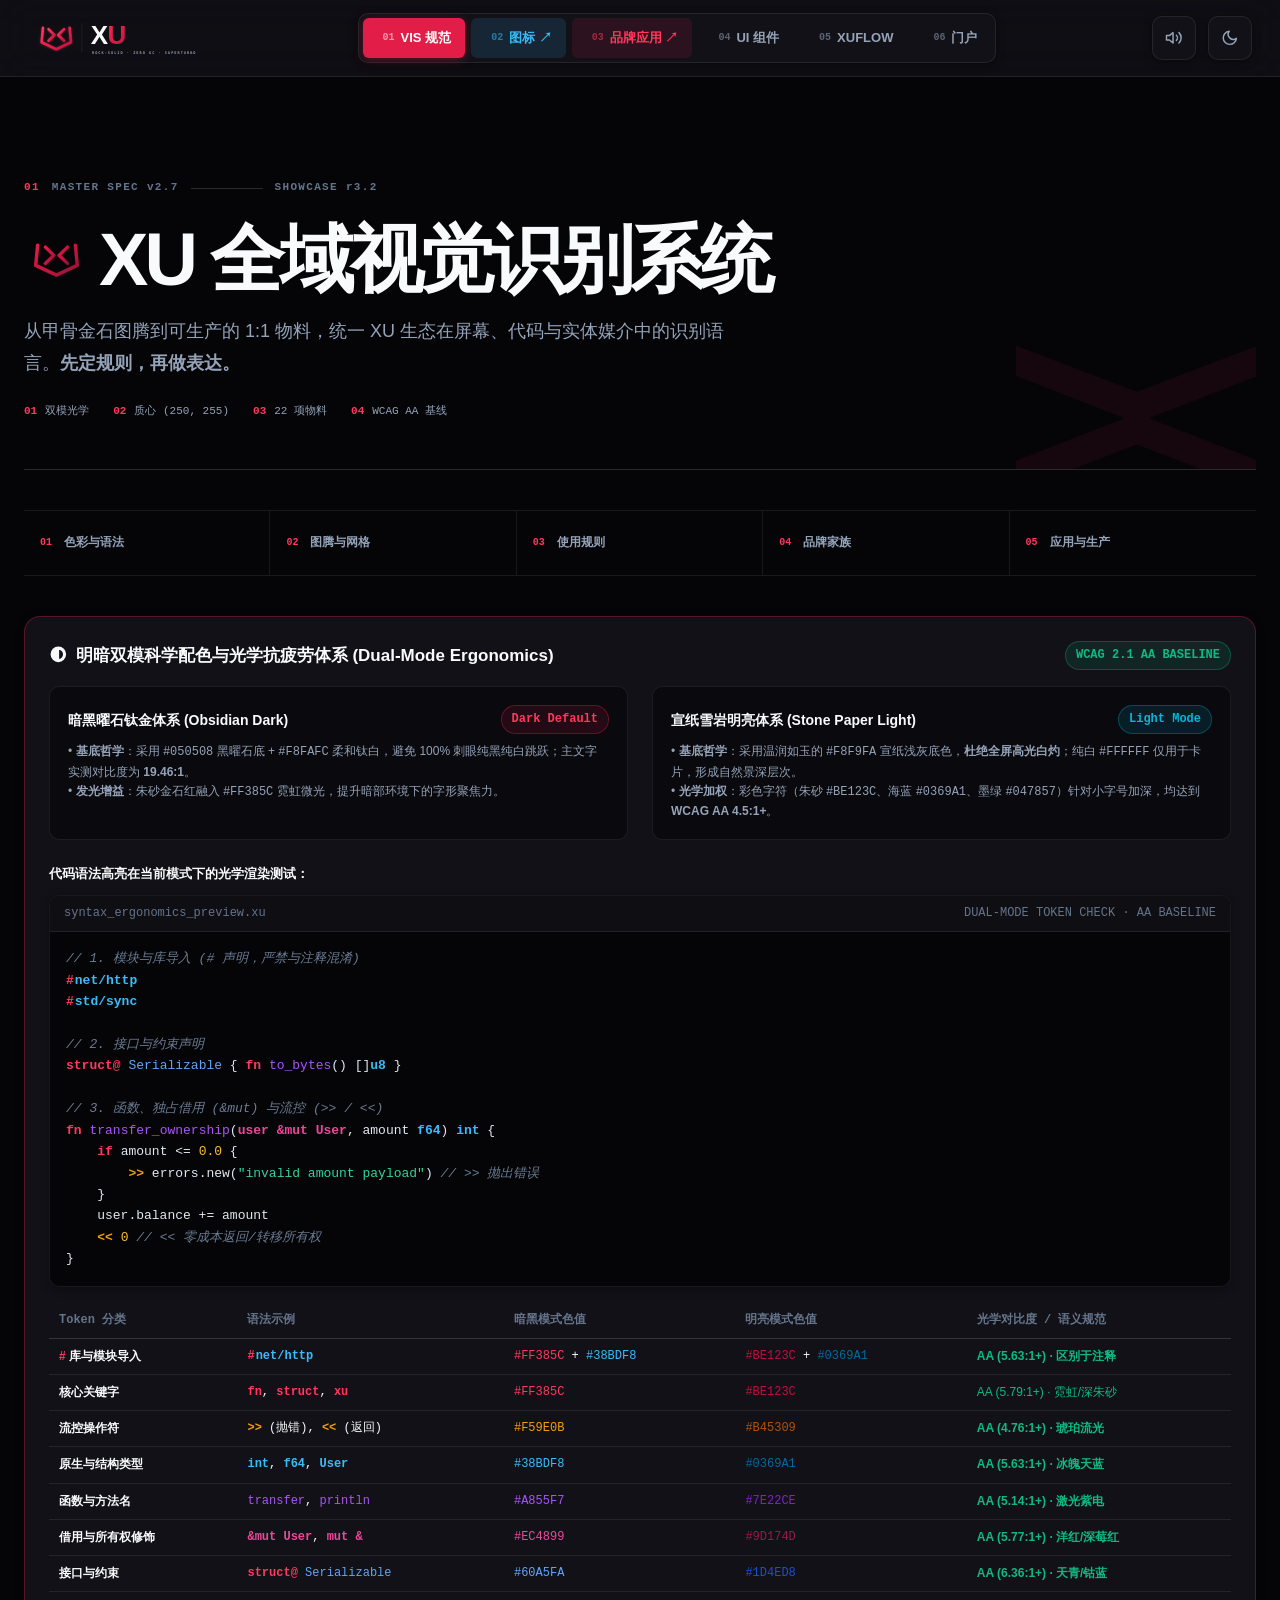
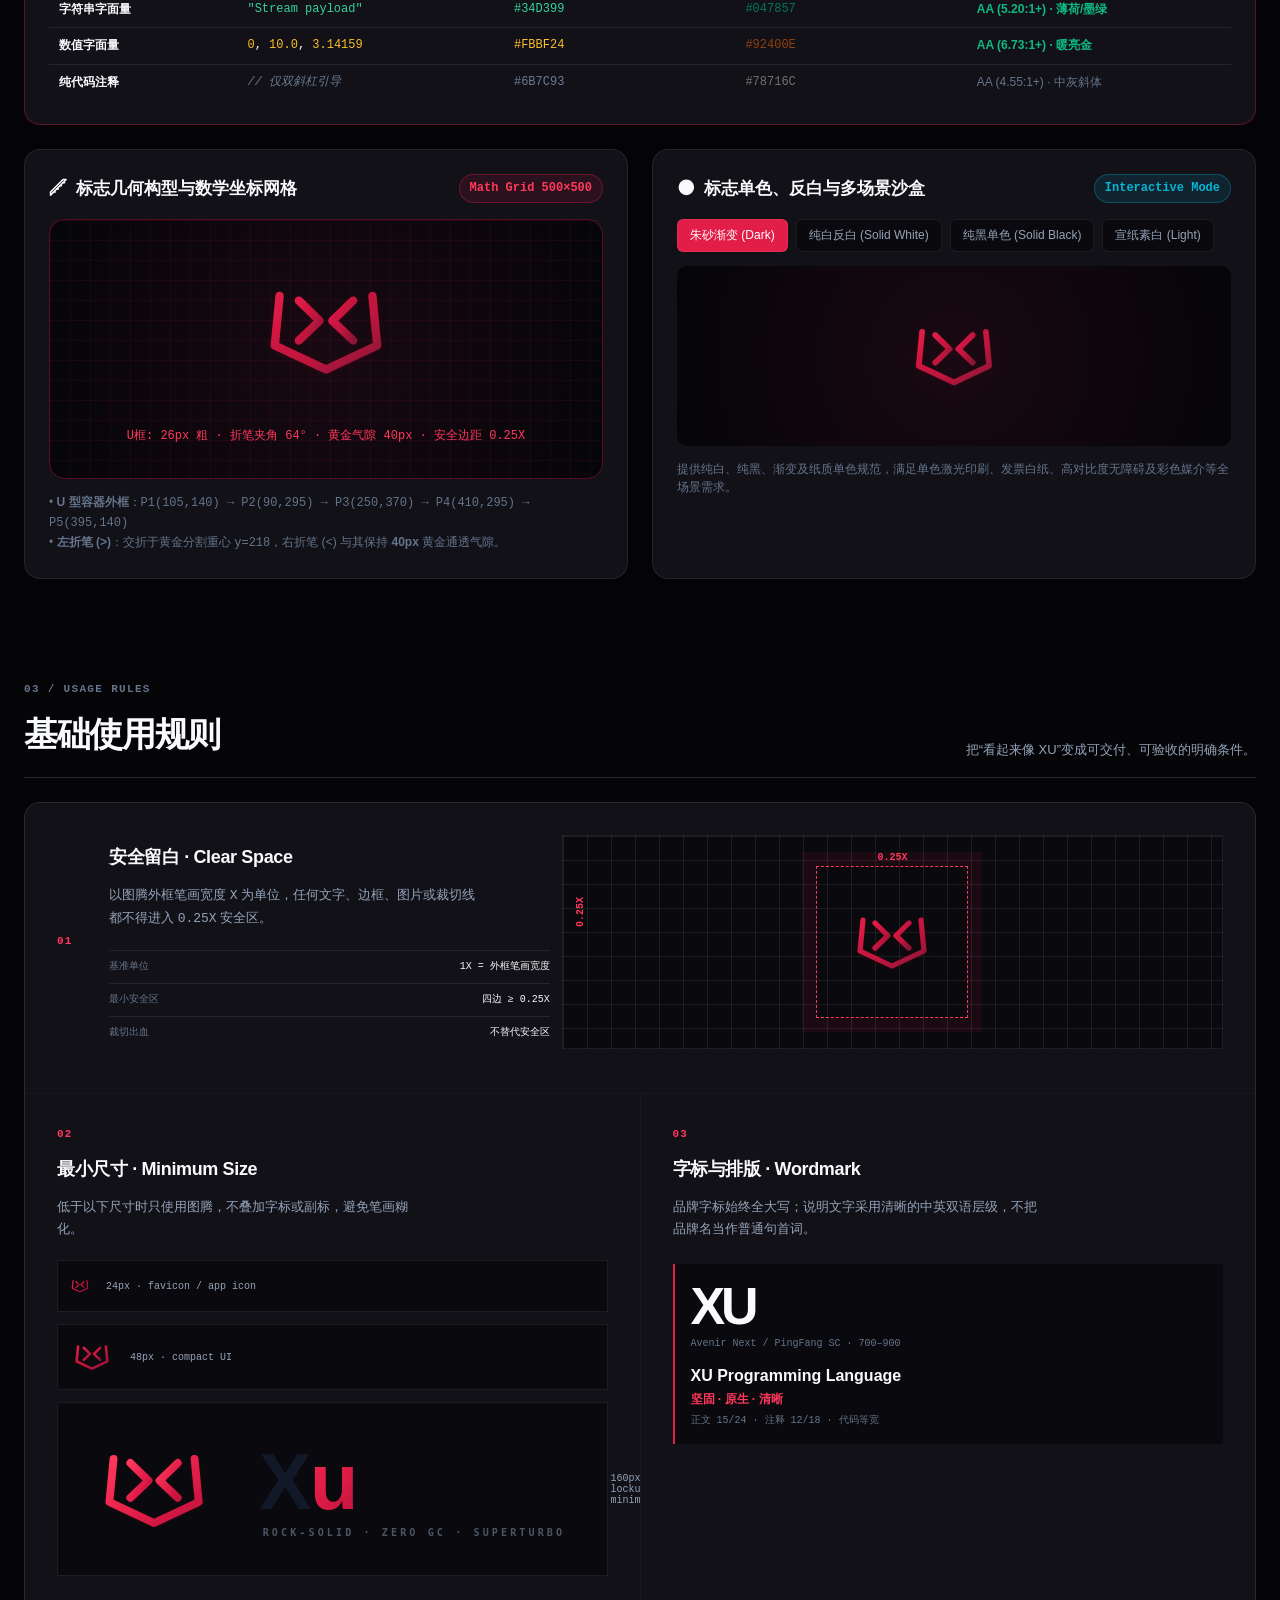
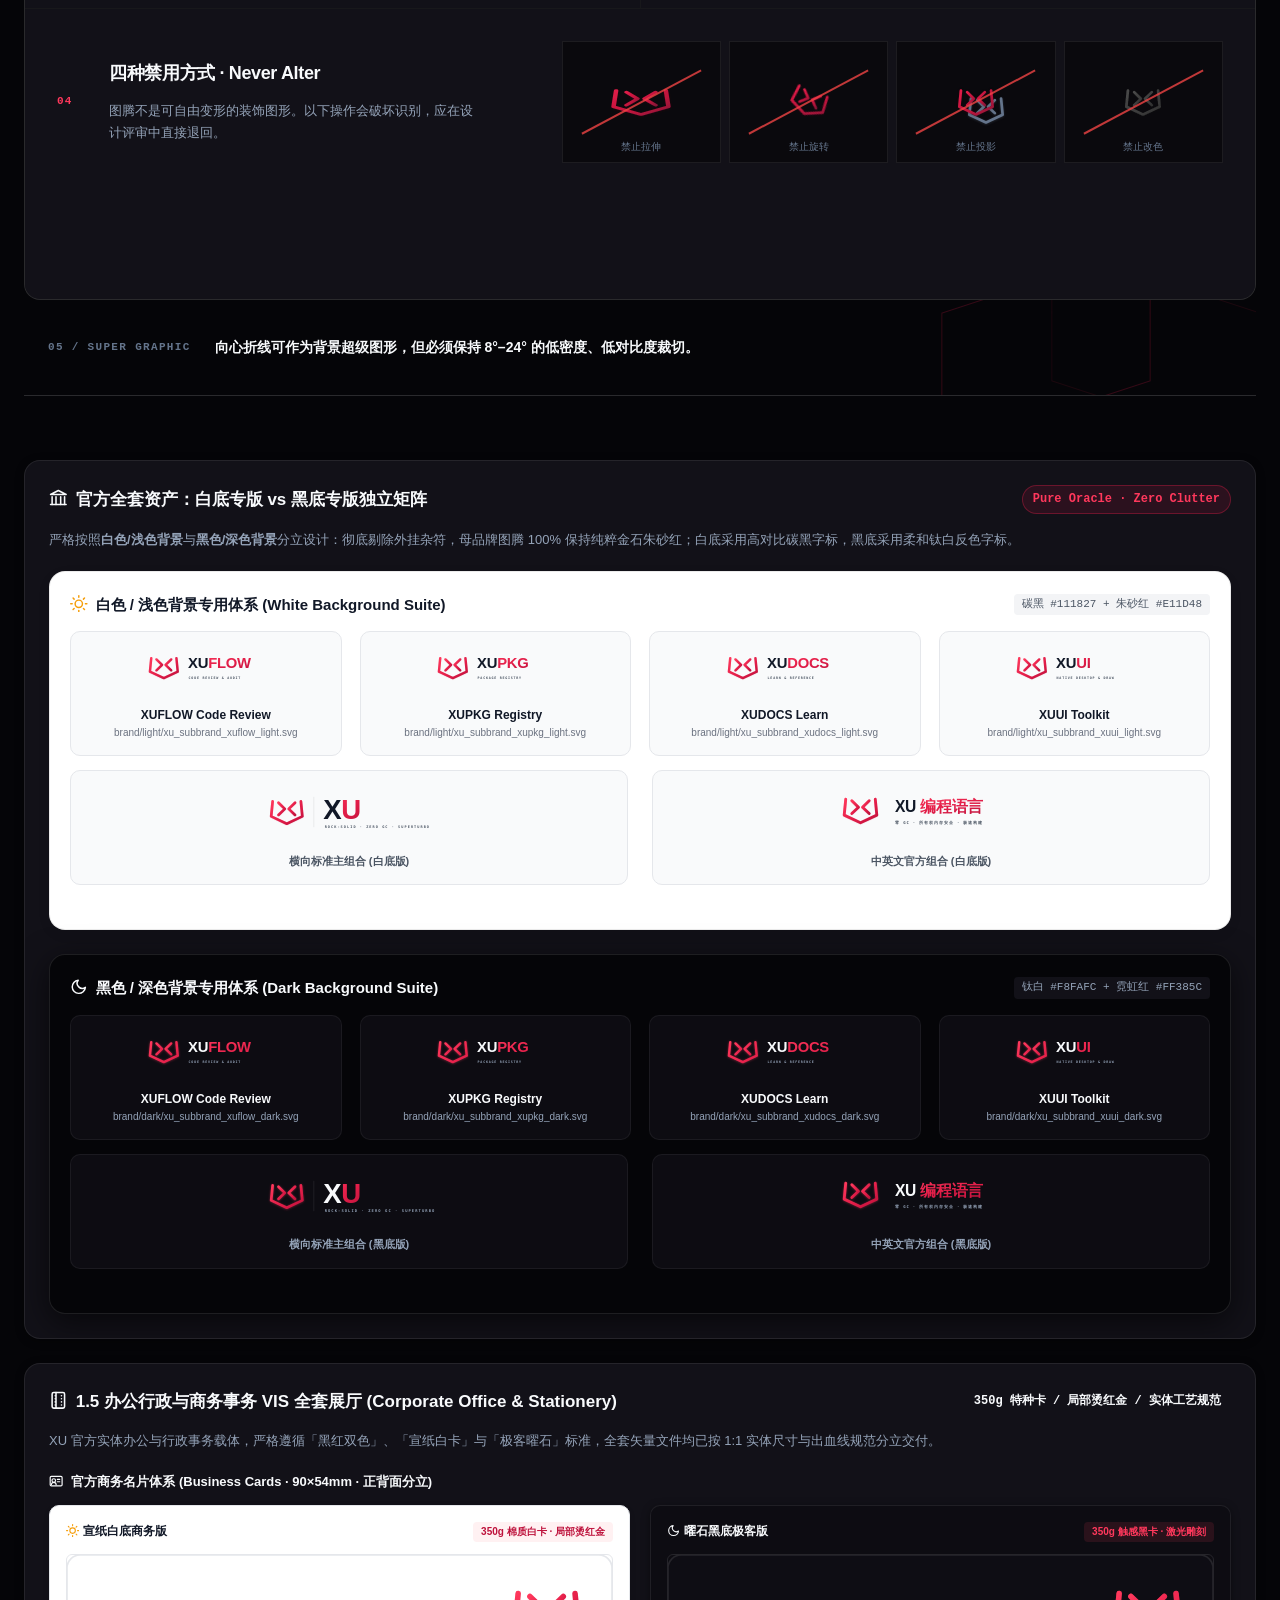
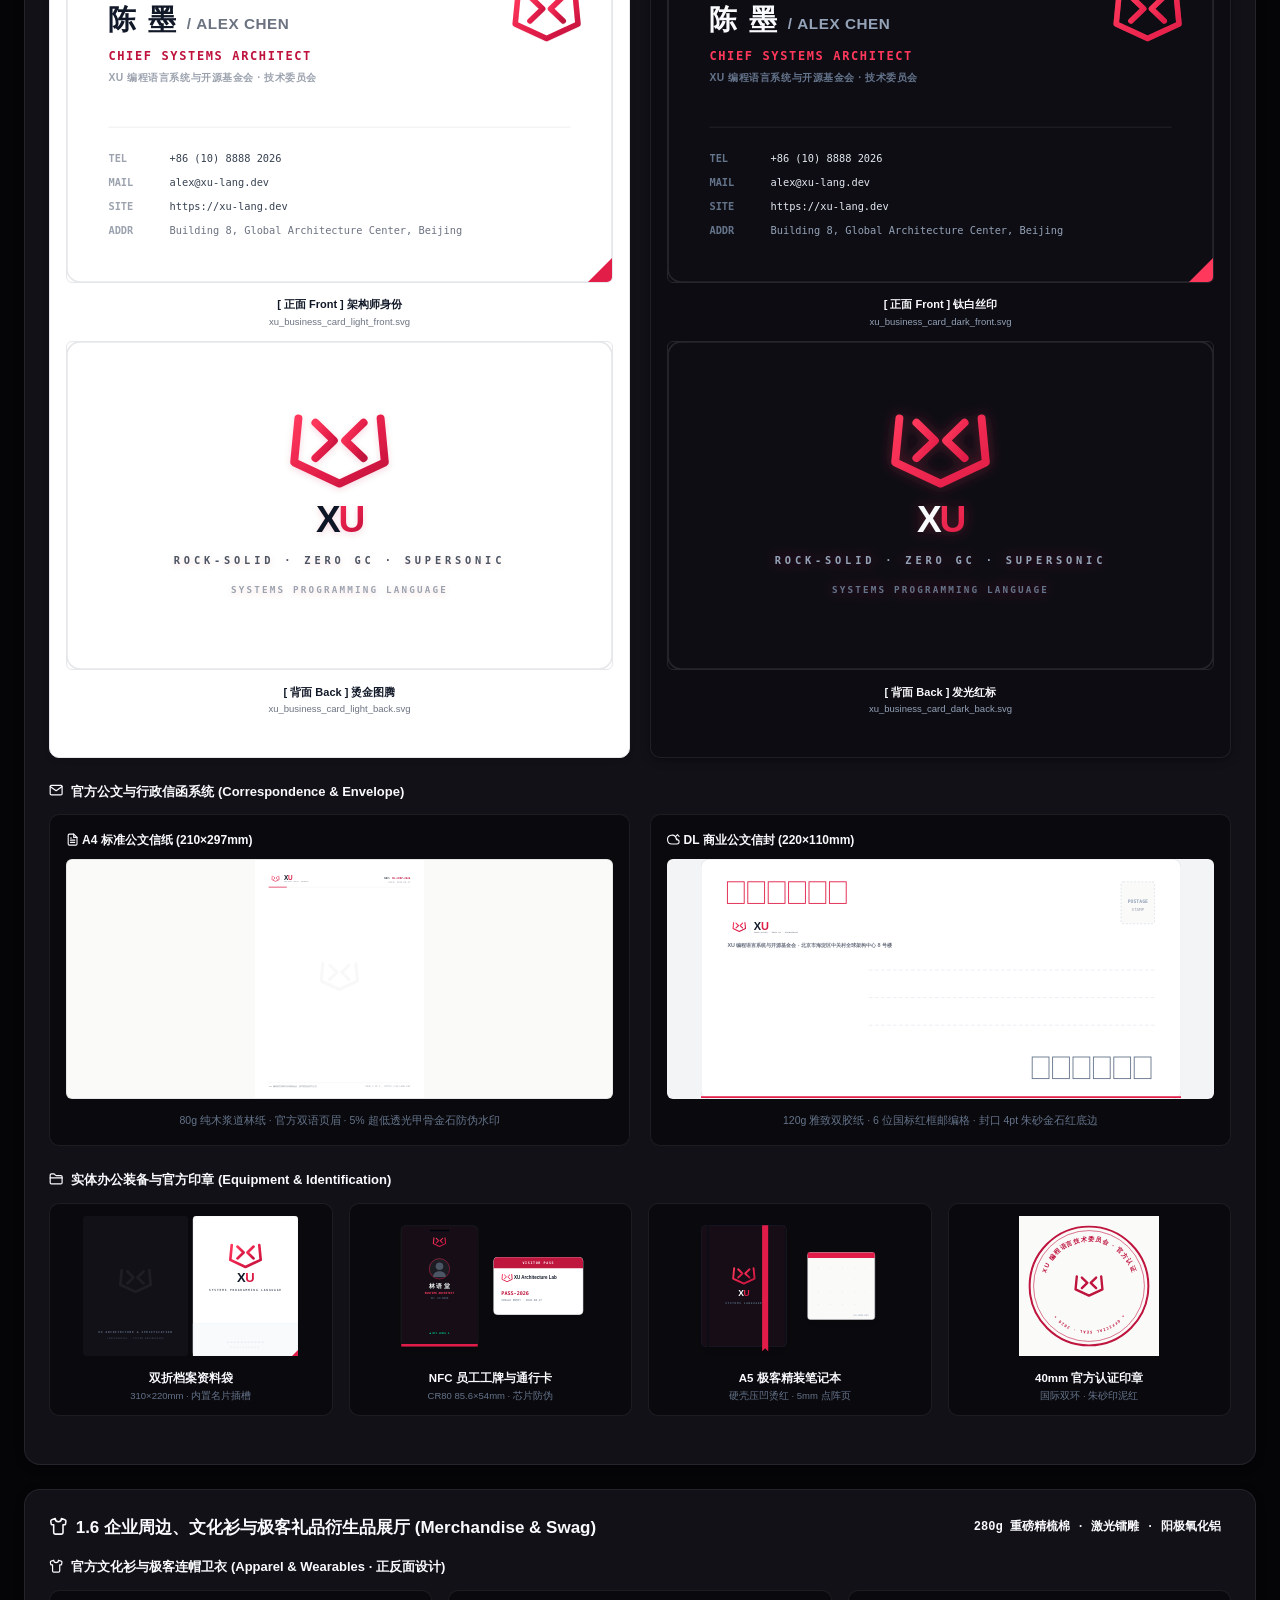
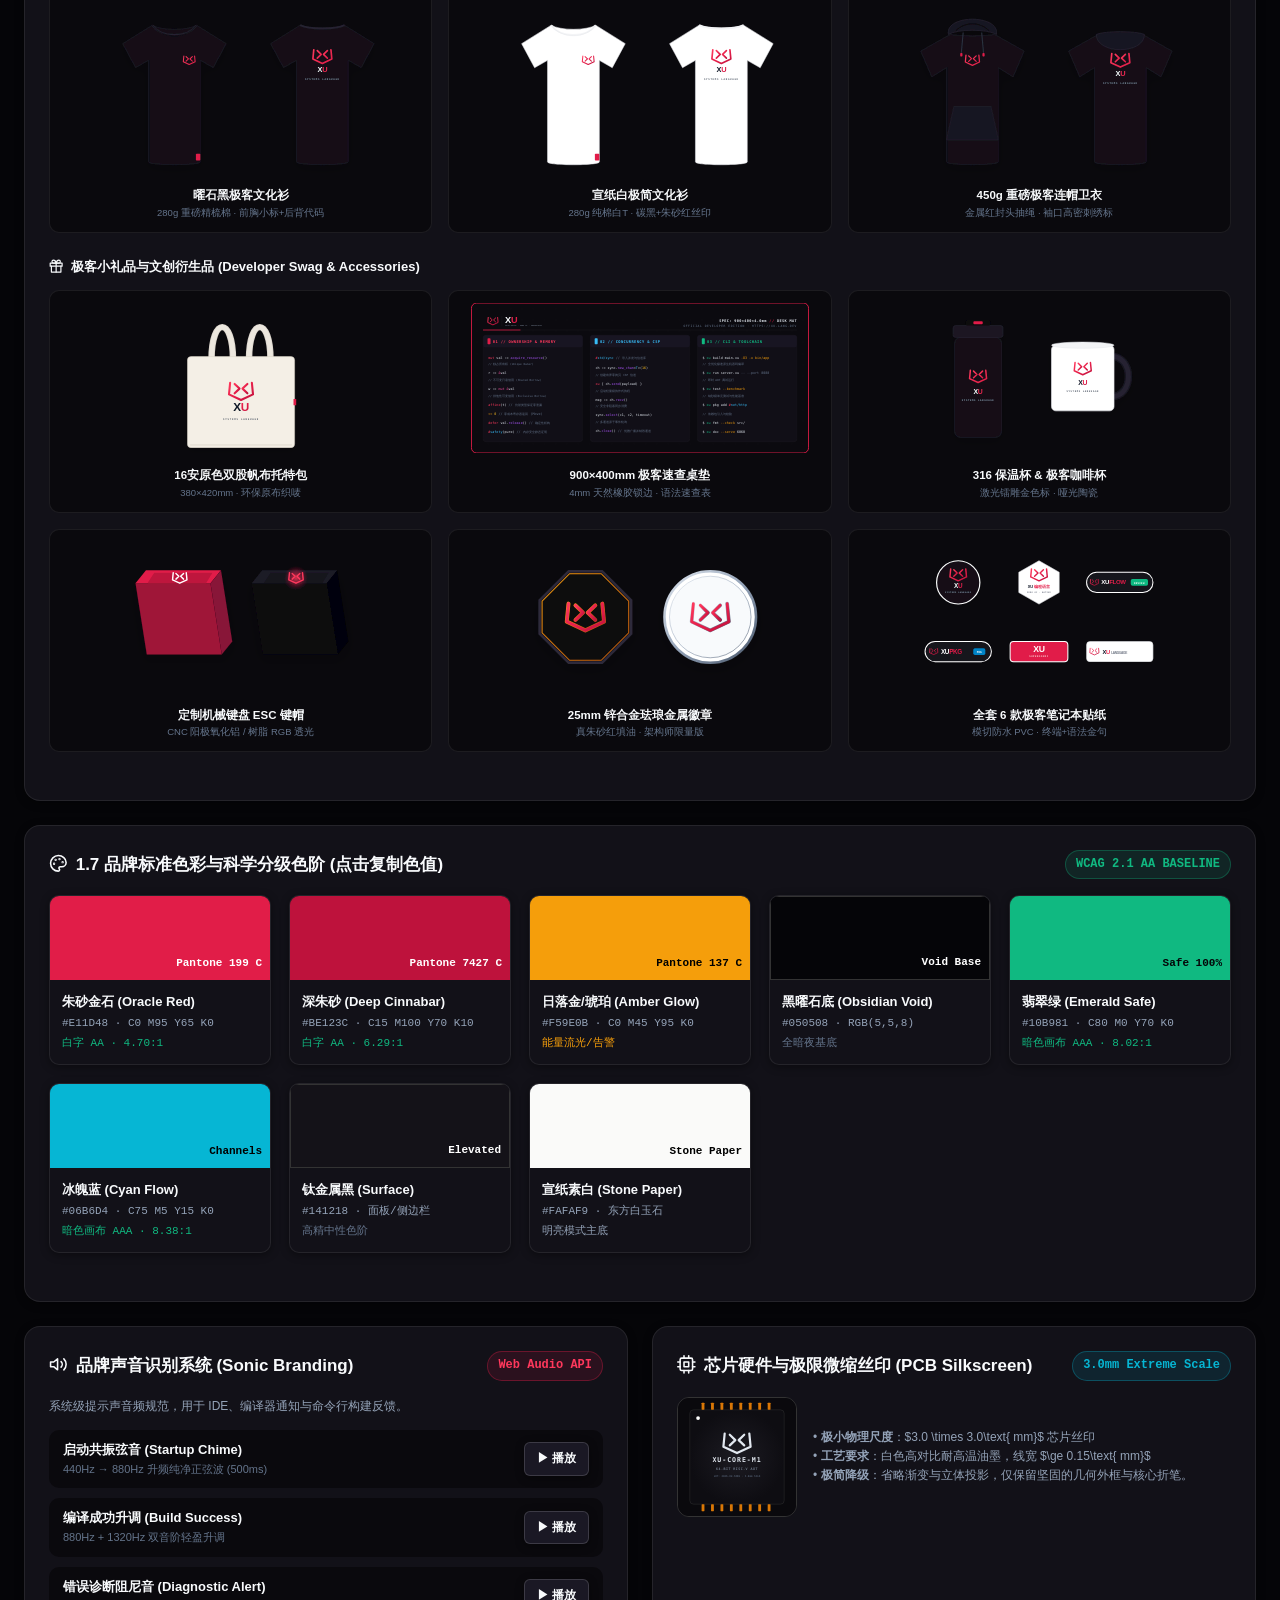
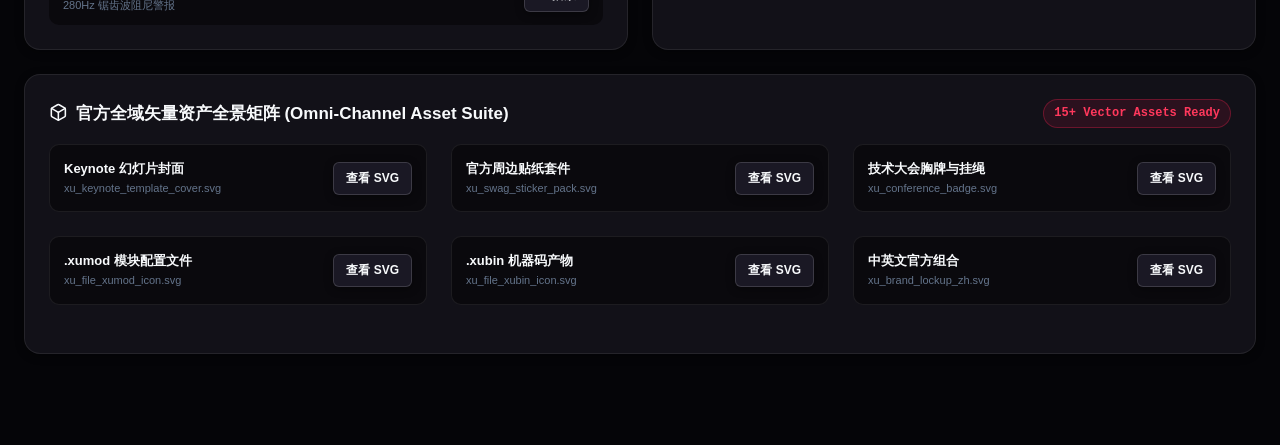
==== examples/16_ui_webview/xu_design_system/index.html @ 2f8a5495 "chore(examples): initialize standalone examples repository" ====
<!DOCTYPE html>
<html lang="zh-CN" data-theme="dark">
<head>
  <meta charset="UTF-8">
  <meta name="viewport" content="width=device-width, initial-scale=1.0">
  <title>XU 编程语言 · VIS 视觉识别与 UI 设计系统</title>
  <link rel="icon" href="brand/xu_favicon.svg" type="image/svg+xml">
  <link rel="stylesheet" href="fonts/xu-icons.css?v=3.1">
  <link rel="stylesheet" href="vi-ui-design-system.css?v=3.2.1">
</head>
<body>

  <!-- Top Navigation Bar -->
  <header class="header-bar">
    <button class="brand-wrapper" type="button" data-tab-trigger="vi-spec" aria-label="返回 XU VIS 规范首页">
      <img class="brand-lockup" src="brand/dark/xu_brand_lockup_horizontal_dark.svg" data-dark="brand/dark/xu_brand_lockup_horizontal_dark.svg" data-light="brand/light/xu_brand_lockup_horizontal_light.svg" alt="XU 横向标准组合">
    </button>

    <!-- Navigation Tabs -->
    <nav class="nav-tabs" aria-label="XU 设计系统分区">
      <button class="nav-tab-btn active" data-tab="vi-spec">
        <span><i class="xi xi-logo" aria-hidden="true"></i></span><span class="nav-number">01</span> VIS 规范
      </button>
      <a href="xu_icons.html" class="nav-tab-btn" style="text-decoration:none; background:rgba(56,189,248,0.12); border-color:rgba(56,189,248,0.3); color:#38BDF8; font-weight:800;">
        <span><i class="xi xi-code" aria-hidden="true"></i></span><span class="nav-number">02</span> 图标 ↗
      </a>
      <a href="office_merch.html" class="nav-tab-btn" style="text-decoration:none; background:rgba(225,29,72,0.12); border-color:rgba(225,29,72,0.3); color:#FF385C; font-weight:800;">
        <span><i class="xi xi-package" aria-hidden="true"></i></span><span class="nav-number">03</span> 品牌应用 ↗
      </a>
      <button class="nav-tab-btn" data-tab="ui-components">
        <span><i class="xi xi-grid" aria-hidden="true"></i></span><span class="nav-number">04</span> UI 组件
      </button>
      <button class="nav-tab-btn" data-tab="xuflow-ide">
        <span><i class="xi xi-flow xi-brand" aria-hidden="true"></i></span><span class="nav-number">05</span> XUFLOW
      </button>
      <button class="nav-tab-btn" data-tab="official-portal">
        <span><i class="xi xi-home" aria-hidden="true"></i></span><span class="nav-number">06</span> 门户
      </button>
    </nav>

    <!-- Controls -->
    <div class="header-controls">
      <button class="icon-btn" id="audio-toggle-btn" type="button" title="切换音效" aria-label="切换音效"><svg class="xu-icon" aria-hidden="true" focusable="false" viewBox="0 0 24 24"><polygon points="11 5 6 9 2 9 2 15 6 15 11 19 11 5"/><path d="M19.07 4.93a10 10 0 0 1 0 14.14M15.54 8.46a5 5 0 0 1 0 7.07"/></svg></button>
      <button class="icon-btn" id="theme-toggle-btn" type="button" title="切换至宣纸雪岩亮色模式" aria-label="切换明暗模式"><svg class="xu-icon" aria-hidden="true" focusable="false" viewBox="0 0 24 24"><path d="M21 12.79A9 9 0 1 1 11.21 3 7 7 0 0 0 21 12.79z"/></svg></button>
    </div>
  </header>

  <!-- Main Container -->
  <main class="main-content">

    <!-- ==========================================================================
         TAB 1: VI 视觉识别规范 (Visual Identity Specification - Dual-Mode Ergonomics)
         ========================================================================== -->
    <section class="tab-pane active" id="vi-spec">
      <div class="section-hero vis-hero">
        <div class="hero-kicker"><span class="hero-index">01</span> MASTER SPEC v2.7 <span class="hero-rule"></span> SHOWCASE r3.2</div>
        <h1><span class="hero-mark"><img src="brand/xu_classic.svg" alt="" aria-hidden="true"></span> XU 全域视觉识别系统</h1>
        <p>从甲骨金石图腾到可生产的 1:1 物料，统一 XU 生态在屏幕、代码与实体媒介中的识别语言。<b>先定规则，再做表达。</b></p>
        <div class="hero-facts" aria-label="VIS 核心规格">
          <span><b>01</b> 双模光学</span><span><b>02</b> 质心 (250, 255)</span><span><b>03</b> 22 项物料</span><span><b>04</b> WCAG AA 基线</span>
        </div>
      </div>

      <nav class="vis-toc" aria-label="VIS 页面目录">
        <a href="#color-system"><span>01</span> 色彩与语法</a>
        <a href="#logo-system"><span>02</span> 图腾与网格</a>
        <a href="#usage-rules"><span>03</span> 使用规则</a>
        <a href="#brand-family"><span>04</span> 品牌家族</a>
        <a href="#applications"><span>05</span> 应用与生产</a>
      </nav>

      <!-- 1.1 明暗双模科学配色与人体工学专区 -->
      <div class="xu-card glow-hover" id="color-system" style="margin-bottom:24px; border-color:var(--xu-border-highlight);">
        <div class="xu-card-header">
          <div class="xu-card-title"><span><svg class="xu-icon" viewBox="0 0 24 24"><path d="M12 3a9 9 0 1 0 9 9 9 9 0 0 0-9-9zm0 16V5a7 7 0 0 1 0 14z" fill="currentColor"/></svg></span> 明暗双模科学配色与光学抗疲劳体系 (Dual-Mode Ergonomics)</div>
          <span class="badge badge-success">WCAG 2.1 AA BASELINE</span>
        </div>
        <div class="grid-2">
          <div style="padding:18px; background:var(--xu-bg-canvas); border-radius:var(--xu-radius-md); border:1px solid var(--xu-border-subtle);">
            <div style="display:flex; align-items:center; justify-content:space-between; margin-bottom:8px;">
              <b style="font-size:14px;">暗黑曜石钛金体系 (Obsidian Dark)</b>
              <span class="badge badge-brand">Dark Default</span>
            </div>
            <p style="font-size:12px; color:var(--xu-text-secondary); line-height:1.6;">
              • <b>基底哲学</b>：采用 <code>#050508</code> 黑曜石底 + <code>#F8FAFC</code> 柔和钛白，避免 100% 刺眼纯黑纯白跳跃；主文字实测对比度为 <b>19.46:1</b>。<br>
              • <b>发光增益</b>：朱砂金石红融入 <code>#FF385C</code> 霓虹微光，提升暗部环境下的字形聚焦力。
            </p>
          </div>

          <div style="padding:18px; background:var(--xu-bg-canvas); border-radius:var(--xu-radius-md); border:1px solid var(--xu-border-subtle);">
            <div style="display:flex; align-items:center; justify-content:space-between; margin-bottom:8px;">
              <b style="font-size:14px;">宣纸雪岩明亮体系 (Stone Paper Light)</b>
              <span class="badge badge-info">Light Mode</span>
            </div>
            <p style="font-size:12px; color:var(--xu-text-secondary); line-height:1.6;">
              • <b>基底哲学</b>：采用温润如玉的 <code>#F8F9FA</code> 宣纸浅灰底色，<b>杜绝全屏高光白灼</b>；纯白 <code>#FFFFFF</code> 仅用于卡片，形成自然景深层次。<br>
              • <b>光学加权</b>：彩色字符（朱砂 <code>#BE123C</code>、海蓝 <code>#0369A1</code>、墨绿 <code>#047857</code>）针对小字号加深，均达到 <b>WCAG AA 4.5:1+</b>。
            </p>
          </div>
        </div>

        <!-- 语法高亮明暗双模光学对照 -->
        <div style="margin-top:20px;">
          <div style="font-size:13px; font-weight:700; margin-bottom:10px;">代码语法高亮在当前模式下的光学渲染测试：</div>
          <div class="code-block-wrapper">
            <div class="code-block-header">
              <span>syntax_ergonomics_preview.xu</span>
              <span>DUAL-MODE TOKEN CHECK · AA BASELINE</span>
            </div>
            <div class="code-content"><span class="syn-cmt">// 1. 模块与库导入 (# 声明，严禁与注释混淆)</span>
<span class="syn-import"><span class="hash">#</span>net/http</span>
<span class="syn-import"><span class="hash">#</span>std/sync</span>

<span class="syn-cmt">// 2. 接口与约束声明</span>
<span class="syn-kw">struct@</span> <span class="syn-trait">Serializable</span> { <span class="syn-kw">fn</span> <span class="syn-fn">to_bytes</span>() []<span class="syn-type">u8</span> }

<span class="syn-cmt">// 3. 函数、独占借用 (&amp;mut) 与流控 (&gt;&gt; / &lt;&lt;)</span>
<span class="syn-kw">fn</span> <span class="syn-fn">transfer_ownership</span>(<span class="syn-borrow">user &amp;mut User</span>, amount <span class="syn-type">f64</span>) <span class="syn-type">int</span> {
    <span class="syn-kw">if</span> amount &lt;= <span class="syn-num">0.0</span> {
        <span class="syn-flow">&gt;&gt;</span> errors.new(<span class="syn-str">"invalid amount payload"</span>) <span class="syn-cmt">// &gt;&gt; 抛出错误</span>
    }
    user.balance += amount
    <span class="syn-flow">&lt;&lt;</span> <span class="syn-num">0</span> <span class="syn-cmt">// &lt;&lt; 零成本返回/转移所有权</span>
}</div>
          </div>

          <!-- 10 大核心语法 Token 对照表 -->
          <div style="margin-top:16px; overflow-x:auto;">
            <table style="width:100%; border-collapse:collapse; font-size:12px; text-align:left;">
              <thead>
                <tr style="border-bottom:1px solid var(--xu-border-medium); color:var(--xu-text-muted); font-family:var(--xu-font-mono);">
                  <th style="padding:8px 10px;">Token 分类</th>
                  <th style="padding:8px 10px;">语法示例</th>
                  <th style="padding:8px 10px;">暗黑模式色值</th>
                  <th style="padding:8px 10px;">明亮模式色值</th>
                  <th style="padding:8px 10px;">光学对比度 / 语义规范</th>
                </tr>
              </thead>
              <tbody>
                <tr style="border-bottom:1px solid var(--xu-border-subtle);">
                  <td style="padding:8px 10px; font-weight:700;"><span style="color:var(--xu-syn-import-hash);">#</span> 库与模块导入</td>
                  <td style="padding:8px 10px; font-family:var(--xu-font-mono);"><span class="syn-import"><span class="hash">#</span>net/http</span></td>
                  <td style="padding:8px 10px; font-family:var(--xu-font-mono);"><code style="color:#FF385C;">#FF385C</code> + <code style="color:#38BDF8;">#38BDF8</code></td>
                  <td style="padding:8px 10px; font-family:var(--xu-font-mono);"><code style="color:#BE123C;">#BE123C</code> + <code style="color:#0369A1;">#0369A1</code></td>
                  <td style="padding:8px 10px; color:var(--xu-success); font-weight:700;">AA (5.63:1+) · 区别于注释</td>
                </tr>
                <tr style="border-bottom:1px solid var(--xu-border-subtle);">
                  <td style="padding:8px 10px; font-weight:700;">核心关键字</td>
                  <td style="padding:8px 10px; font-family:var(--xu-font-mono);"><span class="syn-kw">fn</span>, <span class="syn-kw">struct</span>, <span class="syn-kw">xu</span></td>
                  <td style="padding:8px 10px; font-family:var(--xu-font-mono);"><code style="color:#FF385C;">#FF385C</code></td>
                  <td style="padding:8px 10px; font-family:var(--xu-font-mono);"><code style="color:#BE123C;">#BE123C</code></td>
                  <td style="padding:8px 10px; color:var(--xu-success);">AA (5.79:1+) · 霓虹/深朱砂</td>
                </tr>
                <tr style="border-bottom:1px solid var(--xu-border-subtle);">
                  <td style="padding:8px 10px; font-weight:700;">流控操作符</td>
                  <td style="padding:8px 10px; font-family:var(--xu-font-mono);"><span class="syn-flow">&gt;&gt;</span> (抛错), <span class="syn-flow">&lt;&lt;</span> (返回)</td>
                  <td style="padding:8px 10px; font-family:var(--xu-font-mono);"><code style="color:#F59E0B;">#F59E0B</code></td>
                  <td style="padding:8px 10px; font-family:var(--xu-font-mono);"><code style="color:#B45309;">#B45309</code></td>
                  <td style="padding:8px 10px; color:var(--xu-success); font-weight:700;">AA (4.76:1+) · 琥珀流光</td>
                </tr>
                <tr style="border-bottom:1px solid var(--xu-border-subtle);">
                  <td style="padding:8px 10px; font-weight:700;">原生与结构类型</td>
                  <td style="padding:8px 10px; font-family:var(--xu-font-mono);"><span class="syn-type">int</span>, <span class="syn-type">f64</span>, <span class="syn-type">User</span></td>
                  <td style="padding:8px 10px; font-family:var(--xu-font-mono);"><code style="color:#38BDF8;">#38BDF8</code></td>
                  <td style="padding:8px 10px; font-family:var(--xu-font-mono);"><code style="color:#0369A1;">#0369A1</code></td>
                  <td style="padding:8px 10px; color:var(--xu-success); font-weight:700;">AA (5.63:1+) · 冰魄天蓝</td>
                </tr>
                <tr style="border-bottom:1px solid var(--xu-border-subtle);">
                  <td style="padding:8px 10px; font-weight:700;">函数与方法名</td>
                  <td style="padding:8px 10px; font-family:var(--xu-font-mono);"><span class="syn-fn">transfer</span>, <span class="syn-fn">println</span></td>
                  <td style="padding:8px 10px; font-family:var(--xu-font-mono);"><code style="color:#A855F7;">#A855F7</code></td>
                  <td style="padding:8px 10px; font-family:var(--xu-font-mono);"><code style="color:#7E22CE;">#7E22CE</code></td>
                  <td style="padding:8px 10px; color:var(--xu-success); font-weight:700;">AA (5.14:1+) · 激光紫电</td>
                </tr>
                <tr style="border-bottom:1px solid var(--xu-border-subtle);">
                  <td style="padding:8px 10px; font-weight:700;">借用与所有权修饰</td>
                  <td style="padding:8px 10px; font-family:var(--xu-font-mono);"><span class="syn-borrow">&amp;mut User</span>, <span class="syn-borrow">mut &amp;</span></td>
                  <td style="padding:8px 10px; font-family:var(--xu-font-mono);"><code style="color:#EC4899;">#EC4899</code></td>
                  <td style="padding:8px 10px; font-family:var(--xu-font-mono);"><code style="color:#9D174D;">#9D174D</code></td>
                  <td style="padding:8px 10px; color:var(--xu-success); font-weight:700;">AA (5.77:1+) · 洋红/深莓红</td>
                </tr>
                <tr style="border-bottom:1px solid var(--xu-border-subtle);">
                  <td style="padding:8px 10px; font-weight:700;">接口与约束</td>
                  <td style="padding:8px 10px; font-family:var(--xu-font-mono);"><span class="syn-kw">struct@</span> <span class="syn-trait">Serializable</span></td>
                  <td style="padding:8px 10px; font-family:var(--xu-font-mono);"><code style="color:#60A5FA;">#60A5FA</code></td>
                  <td style="padding:8px 10px; font-family:var(--xu-font-mono);"><code style="color:#1D4ED8;">#1D4ED8</code></td>
                  <td style="padding:8px 10px; color:var(--xu-success); font-weight:700;">AA (6.36:1+) · 天青/钴蓝</td>
                </tr>
                <tr style="border-bottom:1px solid var(--xu-border-subtle);">
                  <td style="padding:8px 10px; font-weight:700;">字符串字面量</td>
                  <td style="padding:8px 10px; font-family:var(--xu-font-mono);"><span class="syn-str">"Stream payload"</span></td>
                  <td style="padding:8px 10px; font-family:var(--xu-font-mono);"><code style="color:#34D399;">#34D399</code></td>
                  <td style="padding:8px 10px; font-family:var(--xu-font-mono);"><code style="color:#047857;">#047857</code></td>
                  <td style="padding:8px 10px; color:var(--xu-success); font-weight:700;">AA (5.20:1+) · 薄荷/墨绿</td>
                </tr>
                <tr style="border-bottom:1px solid var(--xu-border-subtle);">
                  <td style="padding:8px 10px; font-weight:700;">数值字面量</td>
                  <td style="padding:8px 10px; font-family:var(--xu-font-mono);"><span class="syn-num">0</span>, <span class="syn-num">10.0</span>, <span class="syn-num">3.14159</span></td>
                  <td style="padding:8px 10px; font-family:var(--xu-font-mono);"><code style="color:#FBBF24;">#FBBF24</code></td>
                  <td style="padding:8px 10px; font-family:var(--xu-font-mono);"><code style="color:#92400E;">#92400E</code></td>
                  <td style="padding:8px 10px; color:var(--xu-success); font-weight:700;">AA (6.73:1+) · 暖亮金</td>
                </tr>
                <tr>
                  <td style="padding:8px 10px; font-weight:700;">纯代码注释</td>
                  <td style="padding:8px 10px; font-family:var(--xu-font-mono);"><span class="syn-cmt">// 仅双斜杠引导</span></td>
                  <td style="padding:8px 10px; font-family:var(--xu-font-mono);"><code style="color:#6B7C93;">#6B7C93</code></td>
                  <td style="padding:8px 10px; font-family:var(--xu-font-mono);"><code style="color:#78716C;">#78716C</code></td>
                  <td style="padding:8px 10px; color:var(--xu-text-muted);">AA (4.55:1+) · 中灰斜体</td>
                </tr>
              </tbody>
            </table>
          </div>
        </div>
      </div>

      <!-- 1.2 标志精确几何构型与单色/反白沙盒 -->
      <div class="grid-2" id="logo-system">
        <div class="xu-card">
          <div class="xu-card-header">
            <div class="xu-card-title"><span><svg class="xu-icon" viewBox="0 0 24 24"><path d="M2 22 22 2H18L2 18z"/><path d="M6 18h2"/><path d="M10 14h2"/><path d="M14 10h2"/><path d="M18 6h2"/></svg></span> 标志几何构型与数学坐标网格</div>
            <span class="badge badge-brand">Math Grid 500×500</span>
          </div>
          <div class="geometry-preview-box">
            <div class="grid-overlay-lines"></div>
            <img src="brand/xu_classic.svg" alt="XU 图腾几何网格" style="width:160px; height:160px; z-index:2;">
            <div style="margin-top:16px; font-family:var(--xu-font-mono); font-size:12px; color:var(--xu-brand-glow); z-index:2; text-align:center;">
              U框: 26px 粗 · 折笔夹角 64° · 黄金气隙 40px · 安全边距 0.25X
            </div>
          </div>
          <div style="margin-top:14px; font-size:12px; color:var(--xu-text-muted); line-height:1.6;">
            • <b>U 型容器外框</b>：<code>P1(105,140) → P2(90,295) → P3(250,370) → P4(410,295) → P5(395,140)</code><br>
            • <b>左折笔 (&gt;)</b>：交折于黄金分割重心 <code>y=218</code>，右折笔 (<code>&lt;</code>) 与其保持 <b>40px</b> 黄金通透气隙。
          </div>
        </div>

        <div class="xu-card">
          <div class="xu-card-header">
            <div class="xu-card-title"><span><svg class="xu-icon" viewBox="0 0 24 24"><path d="M12 3a9 9 0 1 0 9 9 9 9 0 0 0-9-9zm0 16V5a7 7 0 0 0 0 14z" fill="currentColor"/></svg></span> 标志单色、反白与多场景沙盒</div>
            <span class="badge badge-info">Interactive Mode</span>
          </div>
          <div class="logo-mode-switcher-bar">
            <button class="logo-mode-btn active" data-mode="dark">朱砂渐变 (Dark)</button>
            <button class="logo-mode-btn" data-mode="white">纯白反白 (Solid White)</button>
            <button class="logo-mode-btn" data-mode="black">纯黑单色 (Solid Black)</button>
            <button class="logo-mode-btn" data-mode="light">宣纸素白 (Light)</button>
          </div>
          <div class="logo-display-stage" id="logo-mode-stage" style="background:radial-gradient(circle, #1A0912 0%, #050508 100%);">
            <img id="logo-mode-img" src="brand/xu_classic.svg" alt="XU 图腾多场景预览" style="width:110px; height:110px;">
          </div>
          <div style="margin-top:14px; font-size:12px; color:var(--xu-text-muted); line-height:1.5;">
            提供纯白、纯黑、渐变及纸质单色规范，满足单色激光印刷、发票白纸、高对比度无障碍及彩色媒介等全场景需求。
          </div>
        </div>
      </div>

      <!-- 1.3 基础使用规则：留白、尺寸、排版与禁用示例 -->
      <section class="vis-foundations" id="usage-rules" aria-labelledby="usage-rules-title">
        <div class="vis-section-heading">
          <div>
            <div class="section-eyebrow">03 / USAGE RULES</div>
            <h2 id="usage-rules-title">基础使用规则</h2>
          </div>
          <p>把“看起来像 XU”变成可交付、可验收的明确条件。</p>
        </div>

        <div class="vis-rule-grid">
          <article class="vis-rule-panel vis-rule-panel-wide">
            <div class="vis-rule-index">01</div>
            <div class="vis-rule-copy">
              <h3>安全留白 · Clear Space</h3>
              <p>以图腾外框笔画宽度 <code>X</code> 为单位，任何文字、边框、图片或裁切线都不得进入 <code>0.25X</code> 安全区。</p>
              <dl class="spec-list"><div><dt>基准单位</dt><dd>1X = 外框笔画宽度</dd></div><div><dt>最小安全区</dt><dd>四边 ≥ 0.25X</dd></div><div><dt>裁切出血</dt><dd>不替代安全区</dd></div></dl>
            </div>
            <div class="clearspace-stage" aria-label="图腾安全留白示意">
              <span class="clearspace-label clearspace-label-top">0.25X</span>
              <span class="clearspace-label clearspace-label-side">0.25X</span>
              <div class="clearspace-box"><img src="brand/xu_classic.svg" alt="XU 金石图腾安全留白示意"></div>
            </div>
          </article>

          <article class="vis-rule-panel">
            <div class="vis-rule-index">02</div>
            <h3>最小尺寸 · Minimum Size</h3>
            <p>低于以下尺寸时只使用图腾，不叠加字标或副标，避免笔画糊化。</p>
            <div class="size-ladder"><div><img src="brand/xu_classic.svg" alt="XU 图腾 24px" style="width:24px;height:24px"><span>24px · favicon / app icon</span></div><div><img src="brand/xu_classic.svg" alt="XU 图腾 48px" style="width:48px;height:48px"><span>48px · compact UI</span></div><div><img src="brand/xu_brand_lockup_horizontal_light.svg" alt="XU 横向组合最小示例"><span>160px · lockup minimum</span></div></div>
          </article>

          <article class="vis-rule-panel">
            <div class="vis-rule-index">03</div>
            <h3>字标与排版 · Wordmark</h3>
            <p>品牌字标始终全大写；说明文字采用清晰的中英双语层级，不把品牌名当作普通句首词。</p>
            <div class="type-specimen"><div class="type-display">XU</div><div class="type-meta">Avenir Next / PingFang SC · 700–900</div><div class="type-body">XU Programming Language<br><span>坚固 · 原生 · 清晰</span></div><div class="type-meta">正文 15/24 · 注释 12/18 · 代码等宽</div></div>
          </article>

          <article class="vis-rule-panel vis-rule-panel-wide">
            <div class="vis-rule-index">04</div>
            <div class="vis-rule-copy">
              <h3>四种禁用方式 · Never Alter</h3>
              <p>图腾不是可自由变形的装饰图形。以下操作会破坏识别，应在设计评审中直接退回。</p>
            </div>
            <div class="misuse-grid" aria-label="XU 图腾禁用示例"><div class="misuse-sample misuse-stretch"><img src="brand/xu_classic.svg" alt="禁止拉伸图腾"><span>禁止拉伸</span></div><div class="misuse-sample misuse-rotate"><img src="brand/xu_classic.svg" alt="禁止旋转图腾"><span>禁止旋转</span></div><div class="misuse-sample misuse-shadow"><img src="brand/xu_classic.svg" alt="禁止添加投影"><span>禁止投影</span></div><div class="misuse-sample misuse-color"><img src="brand/xu_classic.svg" alt="禁止任意改色"><span>禁止改色</span></div></div>
          </article>
        </div>

        <div class="supergraphic-rule"><span class="section-eyebrow">05 / SUPER GRAPHIC</span><strong>向心折线可作为背景超级图形，但必须保持 8°–24° 的低密度、低对比度裁切。</strong><span class="supergraphic-swatch" aria-hidden="true"></span><span class="supergraphic-swatch supergraphic-swatch-offset" aria-hidden="true"></span></div>
      </section>

      <!-- 1.4 明暗双轨全套资产独立展厅 (White vs Black Dedicated Suites) -->
      <div class="xu-card" id="brand-family" style="margin-bottom:24px;">
        <div class="xu-card-header">
          <div class="xu-card-title"><span><svg class="xu-icon" viewBox="0 0 24 24"><line x1="2" y1="20" x2="22" y2="20"/><line x1="4" y1="10" x2="4" y2="20"/><line x1="9" y1="10" x2="9" y2="20"/><line x1="15" y1="10" x2="15" y2="20"/><line x1="20" y1="10" x2="20" y2="20"/><polygon points="12 2 2 7 22 7 12 2"/></svg></span> 官方全套资产：白底专版 vs 黑底专版独立矩阵</div>
          <span class="badge badge-brand">Pure Oracle · Zero Clutter</span>
        </div>
        <p style="font-size:13px; color:var(--xu-text-secondary); margin-bottom:20px;">
          严格按照<b>白色/浅色背景</b>与<b>黑色/深色背景</b>分立设计：彻底剔除外挂杂符，母品牌图腾 100% 保持纯粹金石朱砂红；白底采用高对比碳黑字标，黑底采用柔和钛白反色字标。
        </p>

        <!-- <svg class="xu-icon xu-icon-gold" viewBox="0 0 24 24"><circle cx="12" cy="12" r="5"/><line x1="12" y1="1" x2="12" y2="3"/><line x1="12" y1="21" x2="12" y2="23"/><line x1="4.22" y1="4.22" x2="5.64" y2="5.64"/><line x1="18.36" y1="18.36" x2="19.78" y2="19.78"/><line x1="1" y1="12" x2="3" y2="12"/><line x1="21" y1="12" x2="23" y2="12"/><line x1="4.22" y1="19.78" x2="5.64" y2="18.36"/><line x1="18.36" y1="5.64" x2="19.78" y2="4.22"/></svg> 1.3.1 白底/浅色背景专用全套 (Light Background Suite) -->
        <div style="margin-bottom:24px; padding:20px; background:#FFFFFF; border-radius:var(--xu-radius-lg); border:1px solid rgba(0,0,0,0.08); box-shadow:0 4px 16px rgba(0,0,0,0.04);">
          <div style="display:flex; align-items:center; justify-content:space-between; margin-bottom:14px;">
            <div style="display:flex; align-items:center; gap:8px;">
              <span style="font-size:16px;"><svg class="xu-icon xu-icon-gold" viewBox="0 0 24 24"><circle cx="12" cy="12" r="5"/><line x1="12" y1="1" x2="12" y2="3"/><line x1="12" y1="21" x2="12" y2="23"/><line x1="4.22" y1="4.22" x2="5.64" y2="5.64"/><line x1="18.36" y1="18.36" x2="19.78" y2="19.78"/><line x1="1" y1="12" x2="3" y2="12"/><line x1="21" y1="12" x2="23" y2="12"/><line x1="4.22" y1="19.78" x2="5.64" y2="18.36"/><line x1="18.36" y1="5.64" x2="19.78" y2="4.22"/></svg></span>
              <b style="color:#111827; font-size:15px;">白色 / 浅色背景专用体系 (White Background Suite)</b>
            </div>
            <span style="font-size:11px; font-family:var(--xu-font-mono); color:#4B5563; background:#F3F4F6; padding:2px 8px; border-radius:4px;">碳黑 #111827 + 朱砂红 #E11D48</span>
          </div>

          <div class="grid-4" style="margin-bottom:14px;">
            <div style="padding:14px; background:#F9FAFB; border-radius:var(--xu-radius-md); border:1px solid #E5E7EB; text-align:center;">
              <img src="brand/light/xu_subbrand_xuflow_light.svg" alt="XUFLOW Light" style="height:46px; max-width:100%;">
              <div style="font-weight:700; font-size:12px; margin-top:6px; color:#111827;">XUFLOW Code Review</div>
              <div style="font-size:10px; color:#6B7280;">brand/light/xu_subbrand_xuflow_light.svg</div>
            </div>
            <div style="padding:14px; background:#F9FAFB; border-radius:var(--xu-radius-md); border:1px solid #E5E7EB; text-align:center;">
              <img src="brand/light/xu_subbrand_xupkg_light.svg" alt="XUPKG 浅色版" style="height:46px; max-width:100%;">
              <div style="font-weight:700; font-size:12px; margin-top:6px; color:#111827;">XUPKG Registry</div>
              <div style="font-size:10px; color:#6B7280;">brand/light/xu_subbrand_xupkg_light.svg</div>
            </div>
            <div style="padding:14px; background:#F9FAFB; border-radius:var(--xu-radius-md); border:1px solid #E5E7EB; text-align:center;">
              <img src="brand/light/xu_subbrand_xudocs_light.svg" alt="XUDOCS 浅色版" style="height:46px; max-width:100%;">
              <div style="font-weight:700; font-size:12px; margin-top:6px; color:#111827;">XUDOCS Learn</div>
              <div style="font-size:10px; color:#6B7280;">brand/light/xu_subbrand_xudocs_light.svg</div>
            </div>
            <div style="padding:14px; background:#F9FAFB; border-radius:var(--xu-radius-md); border:1px solid #E5E7EB; text-align:center;">
              <img src="brand/light/xu_subbrand_xuui_light.svg" alt="XUUI 浅色版" style="height:46px; max-width:100%;">
              <div style="font-weight:700; font-size:12px; margin-top:6px; color:#111827;">XUUI Toolkit</div>
              <div style="font-size:10px; color:#6B7280;">brand/light/xu_subbrand_xuui_light.svg</div>
            </div>
          </div>

          <div class="grid-2">
            <div style="padding:14px; background:#F9FAFB; border-radius:var(--xu-radius-md); border:1px solid #E5E7EB; text-align:center;">
              <img src="brand/light/xu_brand_lockup_horizontal_light.svg" alt="Lockup Horizontal Light" style="height:54px; max-width:100%;">
              <div style="font-size:11px; font-weight:600; color:#4B5563; margin-top:6px;">横向标准主组合 (白底版)</div>
            </div>
            <div style="padding:14px; background:#F9FAFB; border-radius:var(--xu-radius-md); border:1px solid #E5E7EB; text-align:center;">
              <img src="brand/light/xu_brand_lockup_zh_light.svg" alt="Lockup ZH Light" style="height:54px; max-width:100%;">
              <div style="font-size:11px; font-weight:600; color:#4B5563; margin-top:6px;">中英文官方组合 (白底版)</div>
            </div>
          </div>
        </div>

        <!-- <svg class="xu-icon" viewBox="0 0 24 24"><path d="M21 12.79A9 9 0 1 1 11.21 3 7 7 0 0 0 21 12.79z"/></svg> 1.3.2 黑底/深色背景专用全套 (Dark Background Suite) -->
        <div style="padding:20px; background:#050508; border-radius:var(--xu-radius-lg); border:1px solid rgba(255,255,255,0.1); box-shadow:0 8px 32px rgba(0,0,0,0.6);">
          <div style="display:flex; align-items:center; justify-content:space-between; margin-bottom:14px;">
            <div style="display:flex; align-items:center; gap:8px;">
              <span style="font-size:16px;"><svg class="xu-icon" viewBox="0 0 24 24"><path d="M21 12.79A9 9 0 1 1 11.21 3 7 7 0 0 0 21 12.79z"/></svg></span>
              <b style="color:#F8FAFC; font-size:15px;">黑色 / 深色背景专用体系 (Dark Background Suite)</b>
            </div>
            <span style="font-size:11px; font-family:var(--xu-font-mono); color:#94A3B8; background:#121118; padding:2px 8px; border-radius:4px;">钛白 #F8FAFC + 霓虹红 #FF385C</span>
          </div>

          <div class="grid-4" style="margin-bottom:14px;">
            <div style="padding:14px; background:#0D0C12; border-radius:var(--xu-radius-md); border:1px solid rgba(255,255,255,0.06); text-align:center;">
              <img src="brand/dark/xu_subbrand_xuflow_dark.svg" alt="XUFLOW Dark" style="height:46px; max-width:100%;">
              <div style="font-weight:700; font-size:12px; margin-top:6px; color:#F8FAFC;">XUFLOW Code Review</div>
              <div style="font-size:10px; color:#94A3B8;">brand/dark/xu_subbrand_xuflow_dark.svg</div>
            </div>
            <div style="padding:14px; background:#0D0C12; border-radius:var(--xu-radius-md); border:1px solid rgba(255,255,255,0.06); text-align:center;">
              <img src="brand/dark/xu_subbrand_xupkg_dark.svg" alt="XUPKG 暗色版" style="height:46px; max-width:100%;">
              <div style="font-weight:700; font-size:12px; margin-top:6px; color:#F8FAFC;">XUPKG Registry</div>
              <div style="font-size:10px; color:#94A3B8;">brand/dark/xu_subbrand_xupkg_dark.svg</div>
            </div>
            <div style="padding:14px; background:#0D0C12; border-radius:var(--xu-radius-md); border:1px solid rgba(255,255,255,0.06); text-align:center;">
              <img src="brand/dark/xu_subbrand_xudocs_dark.svg" alt="XUDOCS 暗色版" style="height:46px; max-width:100%;">
              <div style="font-weight:700; font-size:12px; margin-top:6px; color:#F8FAFC;">XUDOCS Learn</div>
              <div style="font-size:10px; color:#94A3B8;">brand/dark/xu_subbrand_xudocs_dark.svg</div>
            </div>
            <div style="padding:14px; background:#0D0C12; border-radius:var(--xu-radius-md); border:1px solid rgba(255,255,255,0.06); text-align:center;">
              <img src="brand/dark/xu_subbrand_xuui_dark.svg" alt="XUUI 暗色版" style="height:46px; max-width:100%;">
              <div style="font-weight:700; font-size:12px; margin-top:6px; color:#F8FAFC;">XUUI Toolkit</div>
              <div style="font-size:10px; color:#94A3B8;">brand/dark/xu_subbrand_xuui_dark.svg</div>
            </div>
          </div>

          <div class="grid-2">
            <div style="padding:14px; background:#0D0C12; border-radius:var(--xu-radius-md); border:1px solid rgba(255,255,255,0.06); text-align:center;">
              <img src="brand/dark/xu_brand_lockup_horizontal_dark.svg" alt="Lockup Horizontal Dark" style="height:54px; max-width:100%;">
              <div style="font-size:11px; font-weight:600; color:#94A3B8; margin-top:6px;">横向标准主组合 (黑底版)</div>
            </div>
            <div style="padding:14px; background:#0D0C12; border-radius:var(--xu-radius-md); border:1px solid rgba(255,255,255,0.06); text-align:center;">
              <img src="brand/dark/xu_brand_lockup_zh_dark.svg" alt="Lockup ZH Dark" style="height:54px; max-width:100%;">
              <div style="font-size:11px; font-weight:600; color:#94A3B8; margin-top:6px;">中英文官方组合 (黑底版)</div>
            </div>
          </div>
        </div>
      </div>

      <!-- 1.5 办公行政与商务事务 VI 全套展厅 (Corporate Office & Stationery) -->
      <div class="xu-card" id="applications" style="margin-bottom:24px;">
        <div class="xu-card-header">
          <div class="xu-card-title"><span><svg class="xu-icon" viewBox="0 0 24 24"><rect x="4" y="2" width="16" height="20" rx="2"/><line x1="9" y1="22" x2="9" y2="2"/><line x1="8" y1="6" x2="8.01" y2="6"/><line x1="16" y1="6" x2="16.01" y2="6"/><line x1="8" y1="10" x2="8.01" y2="10"/><line x1="16" y1="10" x2="16.01" y2="10"/><line x1="8" y1="14" x2="8.01" y2="14"/><line x1="16" y1="14" x2="16.01" y2="14"/><line x1="8" y1="18" x2="8.01" y2="18"/><line x1="16" y1="18" x2="16.01" y2="18"/></svg></span> 1.5 办公行政与商务事务 VIS 全套展厅 (Corporate Office &amp; Stationery)</div>
          <span class="badge badge-accent">350g 特种卡 / 局部烫红金 / 实体工艺规范</span>
        </div>
        <p style="color:var(--xu-text-secondary); font-size:13px; margin-bottom:20px; line-height:1.6;">
          XU 官方实体办公与行政事务载体，严格遵循「黑红双色」、「宣纸白卡」与「极客曜石」标准，全套矢量文件均已按 1:1 实体尺寸与出血线规范分立交付。
        </p>

        <!-- 板块 1: <svg class="xu-icon" viewBox="0 0 24 24"><rect x="2" y="4" width="20" height="16" rx="2"/><circle cx="8" cy="11" r="3"/><line x1="14" y1="9" x2="18" y2="9"/><line x1="14" y1="13" x2="18" y2="13"/><path d="M4 18c0-2.2 1.8-4 4-4s4 1.8 4 4"/></svg> 官方商务名片系统 (Business Cards 90×54mm) -->
        <div style="margin-bottom:24px;">
          <div style="font-size:13px; font-weight:800; color:var(--xu-text-primary); margin-bottom:12px; display:flex; align-items:center; gap:8px;">
            <span><svg class="xu-icon" viewBox="0 0 24 24"><rect x="2" y="4" width="20" height="16" rx="2"/><circle cx="8" cy="11" r="3"/><line x1="14" y1="9" x2="18" y2="9"/><line x1="14" y1="13" x2="18" y2="13"/><path d="M4 18c0-2.2 1.8-4 4-4s4 1.8 4 4"/></svg></span> 官方商务名片体系 (Business Cards · 90×54mm · 正背面分立)
          </div>

          <div class="grid-2" style="gap:20px;">
            <!-- 宣纸白底商务版 -->
            <div style="background:#FFFFFF; padding:16px; border-radius:var(--xu-radius-md); border:1px solid #E5E7EB; box-shadow:0 2px 8px rgba(0,0,0,0.04);">
              <div style="display:flex; justify-content:space-between; align-items:center; margin-bottom:12px;">
                <span style="font-size:12px; font-weight:800; color:#111827;"><svg class="xu-icon xu-icon-gold" viewBox="0 0 24 24"><circle cx="12" cy="12" r="5"/><line x1="12" y1="1" x2="12" y2="3"/><line x1="12" y1="21" x2="12" y2="23"/><line x1="4.22" y1="4.22" x2="5.64" y2="5.64"/><line x1="18.36" y1="18.36" x2="19.78" y2="19.78"/><line x1="1" y1="12" x2="3" y2="12"/><line x1="21" y1="12" x2="23" y2="12"/><line x1="4.22" y1="19.78" x2="5.64" y2="18.36"/><line x1="18.36" y1="5.64" x2="19.78" y2="4.22"/></svg> 宣纸白底商务版</span>
                <span style="font-size:10px; font-weight:600; color:#BE123C; background:#FFF1F2; padding:2px 8px; border-radius:4px;">350g 棉质白卡 · 局部烫红金</span>
              </div>
              <div class="grid-2" style="gap:12px;">
                <a href="brand/office/xu_business_card_light_front.svg" target="_blank" style="text-decoration:none;">
                  <img src="brand/office/xu_business_card_light_front.svg" alt="Light Front" style="width:100%; border-radius:6px; border:1px solid #E5E7EB; transition:transform 0.2s;" onmouseover="this.style.transform='scale(1.02)'" onmouseout="this.style.transform='scale(1)'">
                  <div style="font-size:11px; font-weight:700; color:#111827; margin-top:6px; text-align:center;">[ 正面 Front ] 架构师身份</div>
                  <div style="font-size:9.5px; color:#6B7280; text-align:center;">xu_business_card_light_front.svg</div>
                </a>
                <a href="brand/office/xu_business_card_light_back.svg" target="_blank" style="text-decoration:none;">
                  <img src="brand/office/xu_business_card_light_back.svg" alt="Light Back" style="width:100%; border-radius:6px; border:1px solid #E5E7EB; transition:transform 0.2s;" onmouseover="this.style.transform='scale(1.02)'" onmouseout="this.style.transform='scale(1)'">
                  <div style="font-size:11px; font-weight:700; color:#111827; margin-top:6px; text-align:center;">[ 背面 Back ] 烫金图腾</div>
                  <div style="font-size:9.5px; color:#6B7280; text-align:center;">xu_business_card_light_back.svg</div>
                </a>
              </div>
            </div>

            <!-- 曜石黑底极客版 -->
            <div style="background:#0D0C12; padding:16px; border-radius:var(--xu-radius-md); border:1px solid rgba(255,255,255,0.08); box-shadow:0 2px 8px rgba(0,0,0,0.4);">
              <div style="display:flex; justify-content:space-between; align-items:center; margin-bottom:12px;">
                <span style="font-size:12px; font-weight:800; color:#F8FAFC;"><svg class="xu-icon" viewBox="0 0 24 24"><path d="M21 12.79A9 9 0 1 1 11.21 3 7 7 0 0 0 21 12.79z"/></svg> 曜石黑底极客版</span>
                <span style="font-size:10px; font-weight:600; color:#FF385C; background:rgba(255,56,92,0.12); padding:2px 8px; border-radius:4px;">350g 触感黑卡 · 激光雕刻</span>
              </div>
              <div class="grid-2" style="gap:12px;">
                <a href="brand/office/xu_business_card_dark_front.svg" target="_blank" style="text-decoration:none;">
                  <img src="brand/office/xu_business_card_dark_front.svg" alt="Dark Front" style="width:100%; border-radius:6px; border:1px solid rgba(255,255,255,0.1); transition:transform 0.2s;" onmouseover="this.style.transform='scale(1.02)'" onmouseout="this.style.transform='scale(1)'">
                  <div style="font-size:11px; font-weight:700; color:#F8FAFC; margin-top:6px; text-align:center;">[ 正面 Front ] 钛白丝印</div>
                  <div style="font-size:9.5px; color:#94A3B8; text-align:center;">xu_business_card_dark_front.svg</div>
                </a>
                <a href="brand/office/xu_business_card_dark_back.svg" target="_blank" style="text-decoration:none;">
                  <img src="brand/office/xu_business_card_dark_back.svg" alt="Dark Back" style="width:100%; border-radius:6px; border:1px solid rgba(255,255,255,0.1); transition:transform 0.2s;" onmouseover="this.style.transform='scale(1.02)'" onmouseout="this.style.transform='scale(1)'">
                  <div style="font-size:11px; font-weight:700; color:#F8FAFC; margin-top:6px; text-align:center;">[ 背面 Back ] 发光红标</div>
                  <div style="font-size:9.5px; color:#94A3B8; text-align:center;">xu_business_card_dark_back.svg</div>
                </a>
              </div>
            </div>
          </div>
        </div>

        <!-- 板块 2: <svg class="xu-icon" viewBox="0 0 24 24"><path d="M4 4h16c1.1 0 2 .9 2 2v12c0 1.1-.9 2-2 2H4c-1.1 0-2-.9-2-2V6c0-1.1.9-2 2-2z"/><polyline points="22,6 12,13 2,6"/></svg> 官方公文与行政信函 (Letterhead & Envelope) -->
        <div style="margin-bottom:24px;">
          <div style="font-size:13px; font-weight:800; color:var(--xu-text-primary); margin-bottom:12px; display:flex; align-items:center; gap:8px;">
            <span><svg class="xu-icon" viewBox="0 0 24 24"><path d="M4 4h16c1.1 0 2 .9 2 2v12c0 1.1-.9 2-2 2H4c-1.1 0-2-.9-2-2V6c0-1.1.9-2 2-2z"/><polyline points="22,6 12,13 2,6"/></svg></span> 官方公文与行政信函系统 (Correspondence &amp; Envelope)
          </div>
          <div class="grid-2" style="gap:20px;">
            <!-- A4 公文信纸 -->
            <div style="background:var(--xu-bg-canvas); padding:16px; border-radius:var(--xu-radius-md); border:1px solid var(--xu-border-subtle);">
              <div style="font-size:12px; font-weight:800; color:var(--xu-text-primary); margin-bottom:8px;"><svg class="xu-icon" viewBox="0 0 24 24"><path d="M14 2H6a2 2 0 0 0-2 2v16a2 2 0 0 0 2 2h12a2 2 0 0 0 2-2V8z"/><polyline points="14 2 14 8 20 8"/><line x1="16" y1="13" x2="8" y2="13"/><line x1="16" y1="17" x2="8" y2="17"/><polyline points="10 9 9 9 8 9"/></svg> A4 标准公文信纸 (210×297mm)</div>
              <a href="brand/office/xu_letterhead_a4.svg" target="_blank" style="text-decoration:none;">
                <img src="brand/office/xu_letterhead_a4.svg" alt="Letterhead A4" style="height:240px; width:100%; object-fit:contain; border-radius:6px; background:#FAFAF9; border:1px solid rgba(0,0,0,0.08);">
                <div style="font-size:10.5px; color:var(--xu-text-muted); margin-top:6px; text-align:center;">80g 纯木浆道林纸 · 官方双语页眉 · 5% 超低透光甲骨金石防伪水印</div>
              </a>
            </div>
            <!-- DL 商业信封 -->
            <div style="background:var(--xu-bg-canvas); padding:16px; border-radius:var(--xu-radius-md); border:1px solid var(--xu-border-subtle);">
              <div style="font-size:12px; font-weight:800; color:var(--xu-text-primary); margin-bottom:8px;"><svg class="xu-icon" viewBox="0 0 24 24"><path d="M18 10h-1.26A8 8 0 1 0 9 20h9a4 4 0 0 0 0-8h-1"/><polyline points="16 6 19 3 22 6"/></svg> DL 商业公文信封 (220×110mm)</div>
              <a href="brand/office/xu_envelope_dl.svg" target="_blank" style="text-decoration:none;">
                <img src="brand/office/xu_envelope_dl.svg" alt="Envelope DL" style="height:240px; width:100%; object-fit:contain; border-radius:6px; background:#F3F4F6;">
                <div style="font-size:10.5px; color:var(--xu-text-muted); margin-top:6px; text-align:center;">120g 雅致双胶纸 · 6 位国标红框邮编格 · 封口 4pt 朱砂金石红底边</div>
              </a>
            </div>
          </div>
        </div>

        <!-- 板块 3: <svg class="xu-icon" viewBox="0 0 24 24"><path d="M4 20h16a2 2 0 0 0 2-2V8a2 2 0 0 0-2-2h-7.93a2 2 0 0 1-1.66-.9l-.82-1.2A2 2 0 0 0 7.93 3H4a2 2 0 0 0-2 2v13c0 1.1.9 2 2 2Z"/><line x1="2" y1="10" x2="22" y2="10"/></svg> 实体办公装备与官方印章 (Office Gear & Identification) -->
        <div>
          <div style="font-size:13px; font-weight:800; color:var(--xu-text-primary); margin-bottom:12px; display:flex; align-items:center; gap:8px;">
            <span><svg class="xu-icon" viewBox="0 0 24 24"><path d="M4 20h16a2 2 0 0 0 2-2V8a2 2 0 0 0-2-2h-7.93a2 2 0 0 1-1.66-.9l-.82-1.2A2 2 0 0 0 7.93 3H4a2 2 0 0 0-2 2v13c0 1.1.9 2 2 2Z"/><line x1="2" y1="10" x2="22" y2="10"/></svg></span> 实体办公装备与官方印章 (Equipment &amp; Identification)
          </div>
          <div class="grid-4" style="gap:16px;">
            <!-- 档案文件夹 -->
            <div style="background:var(--xu-bg-canvas); padding:12px; border-radius:var(--xu-radius-md); border:1px solid var(--xu-border-subtle); text-align:center;">
              <a href="brand/office/xu_presentation_folder.svg" target="_blank" style="text-decoration:none;">
                <img src="brand/office/xu_presentation_folder.svg" alt="Presentation Folder" style="height:140px; width:100%; object-fit:contain; border-radius:4px;">
                <div style="font-size:11.5px; font-weight:700; color:var(--xu-text-primary); margin-top:6px;">双折档案资料袋</div>
                <div style="font-size:9.5px; color:var(--xu-text-muted);">310×220mm · 内置名片插槽</div>
              </a>
            </div>
            <!-- 员工工牌 -->
            <div style="background:var(--xu-bg-canvas); padding:12px; border-radius:var(--xu-radius-md); border:1px solid var(--xu-border-subtle); text-align:center;">
              <a href="brand/office/xu_staff_id_card.svg" target="_blank" style="text-decoration:none;">
                <img src="brand/office/xu_staff_id_card.svg" alt="Staff ID" style="height:140px; width:100%; object-fit:contain; border-radius:4px;">
                <div style="font-size:11.5px; font-weight:700; color:var(--xu-text-primary); margin-top:6px;">NFC 员工工牌与通行卡</div>
                <div style="font-size:9.5px; color:var(--xu-text-muted);">CR80 85.6×54mm · 芯片防伪</div>
              </a>
            </div>
            <!-- 办公笔记本 -->
            <div style="background:var(--xu-bg-canvas); padding:12px; border-radius:var(--xu-radius-md); border:1px solid var(--xu-border-subtle); text-align:center;">
              <a href="brand/office/xu_notebook_cover.svg" target="_blank" style="text-decoration:none;">
                <img src="brand/office/xu_notebook_cover.svg" alt="Notebook" style="height:140px; width:100%; object-fit:contain; border-radius:4px;">
                <div style="font-size:11.5px; font-weight:700; color:var(--xu-text-primary); margin-top:6px;">A5 极客精装笔记本</div>
                <div style="font-size:9.5px; color:var(--xu-text-muted);">硬壳压凹烫红 · 5mm 点阵页</div>
              </a>
            </div>
            <!-- 官方公章 -->
            <div style="background:var(--xu-bg-canvas); padding:12px; border-radius:var(--xu-radius-md); border:1px solid var(--xu-border-subtle); text-align:center;">
              <a href="brand/office/xu_corporate_seal.svg" target="_blank" style="text-decoration:none;">
                <img src="brand/office/xu_corporate_seal.svg" alt="Corporate Seal" style="height:140px; width:100%; object-fit:contain; border-radius:4px;">
                <div style="font-size:11.5px; font-weight:700; color:var(--xu-text-primary); margin-top:6px;">40mm 官方认证印章</div>
                <div style="font-size:9.5px; color:var(--xu-text-muted);">国际双环 · 朱砂印泥红</div>
              </a>
            </div>
          </div>
        </div>
      </div>

      <!-- 1.6 企业周边与文创文娱衍生品全套展厅 (Corporate Merchandise & Swag) -->
      <div class="xu-card" style="margin-bottom:24px;">
        <div class="xu-card-header">
          <div class="xu-card-title"><span><svg class="xu-icon" viewBox="0 0 24 24"><path d="M20.38 3.46 16 2a4 4 0 0 1-8 0L3.62 3.46a2 2 0 0 0-1.34 2.23l.58 3.47a1 1 0 0 0 .99.84H6v10c0 1.1.9 2 2 2h8a2 2 0 0 0 2-2V10h2.15a1 1 0 0 0 .99-.84l.58-3.47a2 2 0 0 0-1.34-2.23z"/></svg></span> 1.6 企业周边、文化衫与极客礼品衍生品展厅 (Merchandise &amp; Swag)</div>
          <span class="badge badge-accent">280g 重磅精梳棉 · 激光镭雕 · 阳极氧化铝</span>
        </div>

        <!-- 板块 A: <svg class="xu-icon" viewBox="0 0 24 24"><path d="M20.38 3.46 16 2a4 4 0 0 1-8 0L3.62 3.46a2 2 0 0 0-1.34 2.23l.58 3.47a1 1 0 0 0 .99.84H6v10c0 1.1.9 2 2 2h8a2 2 0 0 0 2-2V10h2.15a1 1 0 0 0 .99-.84l.58-3.47a2 2 0 0 0-1.34-2.23z"/></svg> 官方文化衫与极客连帽卫衣 (Apparel & Wearables) -->
        <div style="margin-bottom:24px;">
          <div style="font-size:13px; font-weight:800; color:var(--xu-text-primary); margin-bottom:12px; display:flex; align-items:center; gap:8px;">
            <span><svg class="xu-icon" viewBox="0 0 24 24"><path d="M20.38 3.46 16 2a4 4 0 0 1-8 0L3.62 3.46a2 2 0 0 0-1.34 2.23l.58 3.47a1 1 0 0 0 .99.84H6v10c0 1.1.9 2 2 2h8a2 2 0 0 0 2-2V10h2.15a1 1 0 0 0 .99-.84l.58-3.47a2 2 0 0 0-1.34-2.23z"/></svg></span> 官方文化衫与极客连帽卫衣 (Apparel &amp; Wearables · 正反面设计)
          </div>
          <div class="grid-3" style="gap:16px;">
            <!-- 曜石黑文化衫 -->
            <div style="background:var(--xu-bg-canvas); padding:12px; border-radius:var(--xu-radius-md); border:1px solid var(--xu-border-subtle); text-align:center;">
              <a href="brand/merch/xu_merch_tshirt_dark.svg" target="_blank" style="text-decoration:none;">
                <img src="brand/merch/xu_merch_tshirt_dark.svg" alt="Dark T-Shirt" style="height:170px; width:100%; object-fit:contain; border-radius:4px; transition:transform 0.2s;" onmouseover="this.style.transform='scale(1.02)'" onmouseout="this.style.transform='scale(1)'">
                <div style="font-size:11.5px; font-weight:700; color:var(--xu-text-primary); margin-top:6px;">曜石黑极客文化衫</div>
                <div style="font-size:9.5px; color:var(--xu-text-muted);">280g 重磅精梳棉 · 前胸小标+后背代码</div>
              </a>
            </div>

            <!-- 宣纸白文化衫 -->
            <div style="background:var(--xu-bg-canvas); padding:12px; border-radius:var(--xu-radius-md); border:1px solid var(--xu-border-subtle); text-align:center;">
              <a href="brand/merch/xu_merch_tshirt_light.svg" target="_blank" style="text-decoration:none;">
                <img src="brand/merch/xu_merch_tshirt_light.svg" alt="Light T-Shirt" style="height:170px; width:100%; object-fit:contain; border-radius:4px; transition:transform 0.2s;" onmouseover="this.style.transform='scale(1.02)'" onmouseout="this.style.transform='scale(1)'">
                <div style="font-size:11.5px; font-weight:700; color:var(--xu-text-primary); margin-top:6px;">宣纸白极简文化衫</div>
                <div style="font-size:9.5px; color:var(--xu-text-muted);">280g 纯棉白T · 碳黑+朱砂红丝印</div>
              </a>
            </div>

            <!-- 极客连帽卫衣 -->
            <div style="background:var(--xu-bg-canvas); padding:12px; border-radius:var(--xu-radius-md); border:1px solid var(--xu-border-subtle); text-align:center;">
              <a href="brand/merch/xu_merch_hoodie.svg" target="_blank" style="text-decoration:none;">
                <img src="brand/merch/xu_merch_hoodie.svg" alt="Hoodie" style="height:170px; width:100%; object-fit:contain; border-radius:4px; transition:transform 0.2s;" onmouseover="this.style.transform='scale(1.02)'" onmouseout="this.style.transform='scale(1)'">
                <div style="font-size:11.5px; font-weight:700; color:var(--xu-text-primary); margin-top:6px;">450g 重磅极客连帽卫衣</div>
                <div style="font-size:9.5px; color:var(--xu-text-muted);">金属红封头抽绳 · 袖口高密刺绣标</div>
              </a>
            </div>
          </div>
        </div>

        <!-- 板块 B: <svg class="xu-icon" viewBox="0 0 24 24"><polyline points="20 12 20 22 4 22 4 12"/><rect x="2" y="7" width="20" height="5"/><line x1="12" y1="22" x2="12" y2="7"/><path d="M12 7H7.5a2.5 2.5 0 0 1 0-5C11 2 12 7 12 7z"/><path d="M12 7h4.5a2.5 2.5 0 0 0 0-5C13 2 12 7 12 7z"/></svg> 极客小礼品与文创衍生品 (Developer Swag & Accessories) -->
        <div>
          <div style="font-size:13px; font-weight:800; color:var(--xu-text-primary); margin-bottom:12px; display:flex; align-items:center; gap:8px;">
            <span><svg class="xu-icon" viewBox="0 0 24 24"><polyline points="20 12 20 22 4 22 4 12"/><rect x="2" y="7" width="20" height="5"/><line x1="12" y1="22" x2="12" y2="7"/><path d="M12 7H7.5a2.5 2.5 0 0 1 0-5C11 2 12 7 12 7z"/><path d="M12 7h4.5a2.5 2.5 0 0 0 0-5C13 2 12 7 12 7z"/></svg></span> 极客小礼品与文创衍生品 (Developer Swag &amp; Accessories)
          </div>
          <div class="grid-3" style="gap:16px; margin-bottom:16px;">
            <!-- 帆布托特包 -->
            <div style="background:var(--xu-bg-canvas); padding:12px; border-radius:var(--xu-radius-md); border:1px solid var(--xu-border-subtle); text-align:center;">
              <a href="brand/merch/xu_merch_tote_bag.svg" target="_blank" style="text-decoration:none;">
                <img src="brand/merch/xu_merch_tote_bag.svg" alt="Tote Bag" style="height:150px; width:100%; object-fit:contain; border-radius:4px;">
                <div style="font-size:11.5px; font-weight:700; color:var(--xu-text-primary); margin-top:6px;">16安原色双股帆布托特包</div>
                <div style="font-size:9.5px; color:var(--xu-text-muted);">380×420mm · 环保原布织唛</div>
              </a>
            </div>

            <!-- 极客速查桌垫 -->
            <div style="background:var(--xu-bg-canvas); padding:12px; border-radius:var(--xu-radius-md); border:1px solid var(--xu-border-subtle); text-align:center;">
              <a href="brand/merch/xu_merch_desk_mat.svg" target="_blank" style="text-decoration:none;">
                <img src="brand/merch/xu_merch_desk_mat.svg" alt="Desk Mat" style="height:150px; width:100%; object-fit:contain; border-radius:4px;">
                <div style="font-size:11.5px; font-weight:700; color:var(--xu-text-primary); margin-top:6px;">900×400mm 极客速查桌垫</div>
                <div style="font-size:9.5px; color:var(--xu-text-muted);">4mm 天然橡胶锁边 · 语法速查表</div>
              </a>
            </div>

            <!-- 保温杯与马克杯 -->
            <div style="background:var(--xu-bg-canvas); padding:12px; border-radius:var(--xu-radius-md); border:1px solid var(--xu-border-subtle); text-align:center;">
              <a href="brand/merch/xu_merch_coffee_mug.svg" target="_blank" style="text-decoration:none;">
                <img src="brand/merch/xu_merch_coffee_mug.svg" alt="Mug" style="height:150px; width:100%; object-fit:contain; border-radius:4px;">
                <div style="font-size:11.5px; font-weight:700; color:var(--xu-text-primary); margin-top:6px;">316 保温杯 &amp; 极客咖啡杯</div>
                <div style="font-size:9.5px; color:var(--xu-text-muted);">激光镭雕金色标 · 哑光陶瓷</div>
              </a>
            </div>
          </div>

          <div class="grid-3" style="gap:16px;">
            <!-- 定制机械键盘键帽 -->
            <div style="background:var(--xu-bg-canvas); padding:12px; border-radius:var(--xu-radius-md); border:1px solid var(--xu-border-subtle); text-align:center;">
              <a href="brand/merch/xu_merch_keycap.svg" target="_blank" style="text-decoration:none;">
                <img src="brand/merch/xu_merch_keycap.svg" alt="Keycap" style="height:150px; width:100%; object-fit:contain; border-radius:4px;">
                <div style="font-size:11.5px; font-weight:700; color:var(--xu-text-primary); margin-top:6px;">定制机械键盘 ESC 键帽</div>
                <div style="font-size:9.5px; color:var(--xu-text-muted);">CNC 阳极氧化铝 / 树脂 RGB 透光</div>
              </a>
            </div>

            <!-- 锌合金珐琅徽章 -->
            <div style="background:var(--xu-bg-canvas); padding:12px; border-radius:var(--xu-radius-md); border:1px solid var(--xu-border-subtle); text-align:center;">
              <a href="brand/merch/xu_merch_enamel_pin.svg" target="_blank" style="text-decoration:none;">
                <img src="brand/merch/xu_merch_enamel_pin.svg" alt="Enamel Pin" style="height:150px; width:100%; object-fit:contain; border-radius:4px;">
                <div style="font-size:11.5px; font-weight:700; color:var(--xu-text-primary); margin-top:6px;">25mm 锌合金珐琅金属徽章</div>
                <div style="font-size:9.5px; color:var(--xu-text-muted);">真朱砂红填油 · 架构师限量版</div>
              </a>
            </div>

            <!-- 极客贴纸套件 -->
            <div style="background:var(--xu-bg-canvas); padding:12px; border-radius:var(--xu-radius-md); border:1px solid var(--xu-border-subtle); text-align:center;">
              <a href="brand/merch/xu_merch_stickers_pack.svg" target="_blank" style="text-decoration:none;">
                <img src="brand/merch/xu_merch_stickers_pack.svg" alt="Stickers" style="height:150px; width:100%; object-fit:contain; border-radius:4px;">
                <div style="font-size:11.5px; font-weight:700; color:var(--xu-text-primary); margin-top:6px;">全套 6 款极客笔记本贴纸</div>
                <div style="font-size:9.5px; color:var(--xu-text-muted);">模切防水 PVC · 终端+语法金句</div>
              </a>
            </div>
          </div>
        </div>
      </div>

      <!-- 1.7 色彩体系与全色值矩阵 -->
      <div class="xu-card" style="margin-bottom:24px;">
        <div class="xu-card-header">
          <div class="xu-card-title"><span><svg class="xu-icon" viewBox="0 0 24 24"><circle cx="13.5" cy="6.5" r=".5"/><circle cx="17.5" cy="10.5" r=".5"/><circle cx="8.5" cy="7.5" r=".5"/><circle cx="6.5" cy="12.5" r=".5"/><path d="M12 2C6.5 2 2 6.5 2 12s4.5 10 10 10c.926 0 1.648-.746 1.648-1.688 0-.437-.18-.835-.437-1.125-.29-.289-.438-.652-.438-1.125a1.64 1.64 0 0 1 1.668-1.668h1.996c3.051 0 5.555-2.503 5.555-5.554C21.965 6.012 17.461 2 12 2z"/></svg></span> 1.7 品牌标准色彩与科学分级色阶 (点击复制色值)</div>
          <span class="badge badge-success">WCAG 2.1 AA BASELINE</span>
        </div>
        <div class="grid-4">
          <div class="color-swatch-card" data-hex="#E11D48">
            <div class="swatch-color-box" style="background:#E11D48; color:#fff;">Pantone 199 C</div>
            <div class="swatch-info">
              <div class="swatch-name">朱砂金石 (Oracle Red)</div>
              <div class="swatch-meta">#E11D48 · C0 M95 Y65 K0</div>
              <div class="swatch-meta" style="color:var(--xu-success); margin-top:2px;">白字 AA · 4.70:1</div>
            </div>
          </div>
          <div class="color-swatch-card" data-hex="#BE123C">
            <div class="swatch-color-box" style="background:#BE123C; color:#fff;">Pantone 7427 C</div>
            <div class="swatch-info">
              <div class="swatch-name">深朱砂 (Deep Cinnabar)</div>
              <div class="swatch-meta">#BE123C · C15 M100 Y70 K10</div>
              <div class="swatch-meta" style="color:var(--xu-success); margin-top:2px;">白字 AA · 6.29:1</div>
            </div>
          </div>
          <div class="color-swatch-card" data-hex="#F59E0B">
            <div class="swatch-color-box" style="background:#F59E0B; color:#000;">Pantone 137 C</div>
            <div class="swatch-info">
              <div class="swatch-name">日落金/琥珀 (Amber Glow)</div>
              <div class="swatch-meta">#F59E0B · C0 M45 Y95 K0</div>
              <div class="swatch-meta" style="color:var(--xu-warning); margin-top:2px;">能量流光/告警</div>
            </div>
          </div>
          <div class="color-swatch-card" data-hex="#050508">
            <div class="swatch-color-box" style="background:#050508; border:1px solid #333; color:#fff;">Void Base</div>
            <div class="swatch-info">
              <div class="swatch-name">黑曜石底 (Obsidian Void)</div>
              <div class="swatch-meta">#050508 · RGB(5,5,8)</div>
              <div class="swatch-meta" style="color:var(--xu-text-muted); margin-top:2px;">全暗夜基底</div>
            </div>
          </div>
          <div class="color-swatch-card" data-hex="#10B981">
            <div class="swatch-color-box" style="background:#10B981; color:#050508;">Safe 100%</div>
            <div class="swatch-info">
              <div class="swatch-name">翡翠绿 (Emerald Safe)</div>
              <div class="swatch-meta">#10B981 · C80 M0 Y70 K0</div>
              <div class="swatch-meta" style="color:var(--xu-success); margin-top:2px;">暗色画布 AAA · 8.02:1</div>
            </div>
          </div>
          <div class="color-swatch-card" data-hex="#06B6D4">
            <div class="swatch-color-box" style="background:#06B6D4; color:#000;">Channels</div>
            <div class="swatch-info">
              <div class="swatch-name">冰魄蓝 (Cyan Flow)</div>
              <div class="swatch-meta">#06B6D4 · C75 M5 Y15 K0</div>
              <div class="swatch-meta" style="color:var(--xu-success); margin-top:2px;">暗色画布 AAA · 8.38:1</div>
            </div>
          </div>
          <div class="color-swatch-card" data-hex="#141218">
            <div class="swatch-color-box" style="background:#141218; border:1px solid #333; color:#fff;">Elevated</div>
            <div class="swatch-info">
              <div class="swatch-name">钛金属黑 (Surface)</div>
              <div class="swatch-meta">#141218 · 面板/侧边栏</div>
              <div class="swatch-meta" style="color:var(--xu-text-muted); margin-top:2px;">高精中性色阶</div>
            </div>
          </div>
          <div class="color-swatch-card" data-hex="#FAFAF9">
            <div class="swatch-color-box" style="background:#FAFAF9; color:#000;">Stone Paper</div>
            <div class="swatch-info">
              <div class="swatch-name">宣纸素白 (Stone Paper)</div>
              <div class="swatch-meta">#FAFAF9 · 东方白玉石</div>
              <div class="swatch-meta" style="color:var(--xu-text-secondary); margin-top:2px;">明亮模式主底</div>
            </div>
          </div>
        </div>
      </div>

      <!-- 1.8 声音识别与硬件微缩丝印 -->
      <div class="grid-2">
        <div class="xu-card">
          <div class="xu-card-header">
            <div class="xu-card-title"><span><svg class="xu-icon" viewBox="0 0 24 24"><polygon points="11 5 6 9 2 9 2 15 6 15 11 19 11 5"/><path d="M19.07 4.93a10 10 0 0 1 0 14.14M15.54 8.46a5 5 0 0 1 0 7.07"/></svg></span> 品牌声音识别系统 (Sonic Branding)</div>
            <span class="badge badge-brand">Web Audio API</span>
          </div>
          <p style="font-size:12px; color:var(--xu-text-secondary); margin-bottom:14px;">
            系统级提示声音频规范，用于 IDE、编译器通知与命令行构建反馈。
          </p>
          <div style="display:flex; flex-direction:column; gap:10px;">
            <div style="display:flex; justify-content:space-between; align-items:center; padding:10px 14px; background:var(--xu-bg-canvas); border-radius:var(--xu-radius-md);">
              <div>
                <div style="font-weight:700; font-size:13px;">启动共振弦音 (Startup Chime)</div>
                <div style="font-size:11px; color:var(--xu-text-muted);">440Hz → 880Hz 升频纯净正弦波 (500ms)</div>
              </div>
              <button class="btn btn-secondary btn-sm" id="btn-play-chime">▶ 播放</button>
            </div>
            <div style="display:flex; justify-content:space-between; align-items:center; padding:10px 14px; background:var(--xu-bg-canvas); border-radius:var(--xu-radius-md);">
              <div>
                <div style="font-weight:700; font-size:13px;">编译成功升调 (Build Success)</div>
                <div style="font-size:11px; color:var(--xu-text-muted);">880Hz + 1320Hz 双音阶轻盈升调</div>
              </div>
              <button class="btn btn-secondary btn-sm" id="btn-play-success">▶ 播放</button>
            </div>
            <div style="display:flex; justify-content:space-between; align-items:center; padding:10px 14px; background:var(--xu-bg-canvas); border-radius:var(--xu-radius-md);">
              <div>
                <div style="font-weight:700; font-size:13px;">错误诊断阻尼音 (Diagnostic Alert)</div>
                <div style="font-size:11px; color:var(--xu-text-muted);">280Hz 锯齿波阻尼警报</div>
              </div>
              <button class="btn btn-secondary btn-sm" id="btn-play-alert">▶ 播放</button>
            </div>
          </div>
        </div>

        <div class="xu-card">
          <div class="xu-card-header">
            <div class="xu-card-title"><span><svg class="xu-icon" viewBox="0 0 24 24"><rect x="4" y="4" width="16" height="16" rx="2"/><rect x="9" y="9" width="6" height="6"/><line x1="9" y1="1" x2="9" y2="4"/><line x1="15" y1="1" x2="15" y2="4"/><line x1="9" y1="20" x2="9" y2="23"/><line x1="15" y1="20" x2="15" y2="23"/><line x1="20" y1="9" x2="23" y2="9"/><line x1="20" y1="15" x2="23" y2="15"/><line x1="1" y1="9" x2="4" y2="9"/><line x1="1" y1="15" x2="4" y2="15"/></svg></span> 芯片硬件与极限微缩丝印 (PCB Silkscreen)</div>
            <span class="badge badge-info">3.0mm Extreme Scale</span>
          </div>
          <div style="display:flex; gap:16px; align-items:center;">
            <img src="brand/xu_pcb_silkscreen.svg" alt="PCB Silkscreen" style="width:120px; height:120px; border-radius:12px; border:1px solid #333;">
            <div style="font-size:12px; color:var(--xu-text-secondary); line-height:1.6;">
              • <b>极小物理尺度</b>：$3.0 \times 3.0\text{ mm}$ 芯片丝印<br>
              • <b>工艺要求</b>：白色高对比耐高温油墨，线宽 $\ge 0.15\text{ mm}$<br>
              • <b>极简降级</b>：省略渐变与立体投影，仅保留坚固的几何外框与核心折笔。
            </div>
          </div>
        </div>
      </div>

      <!-- 1.9 全域物料资产矩阵 (包含幻灯片、周边贴纸、胸牌) -->
      <div class="xu-card" style="margin-top:24px;">
        <div class="xu-card-header">
          <div class="xu-card-title"><span><svg class="xu-icon" viewBox="0 0 24 24"><path d="M21 16V8a2 2 0 0 0-1-1.73l-7-4a2 2 0 0 0-2 0l-7 4A2 2 0 0 0 3 8v8a2 2 0 0 0 1 1.73l7 4a2 2 0 0 0 2 0l7-4A2 2 0 0 0 21 16z"/><polyline points="3.27 6.96 12 12.01 20.73 6.96"/><line x1="12" y1="22.08" x2="12" y2="12"/></svg></span> 官方全域矢量资产全景矩阵 (Omni-Channel Asset Suite)</div>
          <span class="badge badge-brand">15+ Vector Assets Ready</span>
        </div>
        <div class="grid-3" style="margin-top:14px;">
          <div style="padding:14px; background:var(--xu-bg-canvas); border-radius:var(--xu-radius-md); border:1px solid var(--xu-border-subtle); display:flex; justify-content:space-between; align-items:center;">
            <div>
              <div style="font-weight:700; font-size:13px;">Keynote 幻灯片封面</div>
              <div style="font-size:11px; color:var(--xu-text-muted);">xu_keynote_template_cover.svg</div>
            </div>
            <a href="brand/xu_keynote_template_cover.svg" target="_blank" class="btn btn-secondary btn-sm">查看 SVG</a>
          </div>
          <div style="padding:14px; background:var(--xu-bg-canvas); border-radius:var(--xu-radius-md); border:1px solid var(--xu-border-subtle); display:flex; justify-content:space-between; align-items:center;">
            <div>
              <div style="font-weight:700; font-size:13px;">官方周边贴纸套件</div>
              <div style="font-size:11px; color:var(--xu-text-muted);">xu_swag_sticker_pack.svg</div>
            </div>
            <a href="brand/xu_swag_sticker_pack.svg" target="_blank" class="btn btn-secondary btn-sm">查看 SVG</a>
          </div>
          <div style="padding:14px; background:var(--xu-bg-canvas); border-radius:var(--xu-radius-md); border:1px solid var(--xu-border-subtle); display:flex; justify-content:space-between; align-items:center;">
            <div>
              <div style="font-weight:700; font-size:13px;">技术大会胸牌与挂绳</div>
              <div style="font-size:11px; color:var(--xu-text-muted);">xu_conference_badge.svg</div>
            </div>
            <a href="brand/xu_conference_badge.svg" target="_blank" class="btn btn-secondary btn-sm">查看 SVG</a>
          </div>
          <div style="padding:14px; background:var(--xu-bg-canvas); border-radius:var(--xu-radius-md); border:1px solid var(--xu-border-subtle); display:flex; justify-content:space-between; align-items:center;">
            <div>
              <div style="font-weight:700; font-size:13px;">.xumod 模块配置文件</div>
              <div style="font-size:11px; color:var(--xu-text-muted);">xu_file_xumod_icon.svg</div>
            </div>
            <a href="brand/xu_file_xumod_icon.svg" target="_blank" class="btn btn-secondary btn-sm">查看 SVG</a>
          </div>
          <div style="padding:14px; background:var(--xu-bg-canvas); border-radius:var(--xu-radius-md); border:1px solid var(--xu-border-subtle); display:flex; justify-content:space-between; align-items:center;">
            <div>
              <div style="font-weight:700; font-size:13px;">.xubin 机器码产物</div>
              <div style="font-size:11px; color:var(--xu-text-muted);">xu_file_xubin_icon.svg</div>
            </div>
            <a href="brand/xu_file_xubin_icon.svg" target="_blank" class="btn btn-secondary btn-sm">查看 SVG</a>
          </div>
          <div style="padding:14px; background:var(--xu-bg-canvas); border-radius:var(--xu-radius-md); border:1px solid var(--xu-border-subtle); display:flex; justify-content:space-between; align-items:center;">
            <div>
              <div style="font-weight:700; font-size:13px;">中英文官方组合</div>
              <div style="font-size:11px; color:var(--xu-text-muted);">xu_brand_lockup_zh.svg</div>
            </div>
            <a href="brand/xu_brand_lockup_zh.svg" target="_blank" class="btn btn-secondary btn-sm">查看 SVG</a>
          </div>
        </div>
      </div>
    </section>


    <!-- ==========================================================================
         TAB 2: UI 核心组件库 (Core Component Suite)
         ========================================================================== -->
    <section class="tab-pane" id="ui-components">
      <div class="section-hero">
        <h2><span><svg class="xu-icon" viewBox="0 0 24 24"><rect x="3" y="3" width="7" height="7"/><rect x="14" y="3" width="7" height="7"/><rect x="14" y="14" width="7" height="7"/><rect x="3" y="14" width="7" height="7"/></svg></span> XU 核心 UI 组件库 (Component Library)</h2>
        <p>为 XU 官方桌面工具集与 `#ui` / `#ui/webview` 应用量身打造的高性能、高对比度组件套件。</p>
      </div>

      <!-- 2.1 按钮系统 -->
      <div class="xu-card" style="margin-bottom:24px;">
        <div class="xu-card-header">
          <div class="xu-card-title"><span><svg class="xu-icon" viewBox="0 0 24 24"><circle cx="12" cy="12" r="9"/><circle cx="12" cy="12" r="4" fill="currentColor"/></svg></span> 按钮体系 (Buttons System)</div>
          <span class="badge badge-brand">Interactive</span>
        </div>
        <div style="display:flex; flex-wrap:wrap; gap:14px; align-items:center;">
          <button class="btn btn-primary" type="button" data-toast="点击了 Primary 朱砂霓虹按钮" data-toast-icon="bolt">Primary 朱砂霓虹</button>
          <button class="btn btn-secondary" type="button" data-toast="点击了 Secondary 曜石暗灰按钮" data-toast-icon="sliders">Secondary 曜石暗灰</button>
          <button class="btn btn-outline" type="button" data-toast="点击了 Outline 描边按钮" data-toast-icon="eye">Outline 细边框</button>
          <button class="btn btn-danger" type="button" data-toast="点击了 Danger 警示按钮" data-toast-icon="alert">Danger 警示操作</button>
          <button class="btn btn-ghost" type="button" data-toast="点击了 Ghost 幽灵按钮" data-toast-icon="palette">Ghost 幽灵按钮</button>
          <button class="btn btn-primary btn-loading">编译中...</button>
          <button class="btn btn-primary btn-sm">小按钮 (sm)</button>
          <button class="btn btn-primary btn-lg">大按钮 (lg)</button>
        </div>
      </div>

      <!-- 2.2 表单与控制控件 -->
      <div class="grid-2">
        <div class="xu-card">
          <div class="xu-card-header">
            <div class="xu-card-title"><span><svg class="xu-icon" viewBox="0 0 24 24"><line x1="4" y1="21" x2="4" y2="14"/><line x1="4" y1="10" x2="4" y2="3"/><line x1="12" y1="21" x2="12" y2="12"/><line x1="12" y1="8" x2="12" y2="3"/><line x1="20" y1="21" x2="20" y2="16"/><line x1="20" y1="12" x2="20" y2="3"/><line x1="1" y1="14" x2="7" y2="14"/><line x1="9" y1="8" x2="15" y2="8"/><line x1="17" y1="16" x2="23" y2="16"/></svg></span> 输入与表单控件 (Inputs & Selects)</div>
          </div>
          <div class="form-group">
            <label class="form-label">命令搜索框 (带快捷键高亮)</label>
            <div class="input-wrapper">
              <input type="text" class="xu-input" placeholder="输入命令或符号（例如 xu build, #ui）...">
              <span class="input-shortcut">⌘K</span>
            </div>
          </div>
          <div class="form-group">
            <label class="form-label">目标构建平台 (Target Architecture)</label>
            <select class="xu-select">
              <option value="macos-arm64">Apple Silicon (macos-arm64)</option>
              <option value="macos-x64">Intel Mac (macos-x64)</option>
              <option value="linux-x64">Linux x86_64 (linux-x64)</option>
              <option value="windows-x64">Windows x64 (windows-x64)</option>
            </select>
          </div>
          <div style="margin-top:18px;">
            <label class="xu-toggle-wrapper">
              <span style="font-size:13px; font-weight:600;">严格借用检查 (Strict Borrow Checker)</span>
              <div class="xu-toggle checked"></div>
            </label>
          </div>
        </div>

        <div class="xu-card">
          <div class="xu-card-header">
            <div class="xu-card-title"><span><svg class="xu-icon" viewBox="0 0 24 24"><path d="M12 2H2v10l9.29 9.29c.94.94 2.48.94 3.42 0l6.58-6.58c.94-.94.94-2.48 0-3.42L12 2Z"/><circle cx="7" cy="7" r=".5" fill="currentColor"/></svg></span> 状态徽章与指标卡 (Badges & Metrics)</div>
          </div>
          <div style="display:flex; flex-wrap:wrap; gap:10px; margin-bottom:20px;">
            <span class="badge badge-success"><span class="pulse-dot"></span> Memory Safe (No GC)</span>
            <span class="badge badge-brand"><span class="pulse-dot"></span> Static AOT Link</span>
            <span class="badge badge-info">12 Coroutines Running</span>
            <span class="badge badge-warning">Borrow Scope Check</span>
            <span class="badge badge-danger">Process Exited (0)</span>
          </div>

          <div style="display:grid; grid-template-columns:1fr 1fr; gap:12px;">
            <div style="padding:14px; background:var(--xu-bg-canvas); border-radius:var(--xu-radius-md); border:1px solid var(--xu-border-subtle);">
              <div style="font-size:11px; color:var(--xu-text-muted);">编译延迟 (LATENCY)</div>
              <div style="font-size:24px; font-weight:800; color:var(--xu-brand-500); font-family:var(--xu-font-mono);">11.8 ms</div>
            </div>
            <div style="padding:14px; background:var(--xu-bg-canvas); border-radius:var(--xu-radius-md); border:1px solid var(--xu-border-subtle);">
              <div style="font-size:11px; color:var(--xu-text-muted);">GC 暂停开销 (OVERHEAD)</div>
              <div style="font-size:24px; font-weight:800; color:var(--xu-success); font-family:var(--xu-font-mono);">0.00 ms</div>
            </div>
          </div>
        </div>
      </div>

      <!-- 2.3 开发者特色组件：所有权可视化与 XU 语法高亮 -->
      <div class="xu-card" style="margin-top:24px;">
        <div class="xu-card-header">
          <div class="xu-card-title"><span><svg class="xu-icon" viewBox="0 0 24 24"><path d="M8 2h8a4 4 0 0 1 4 4v12a4 4 0 0 1-4 4H8a4 4 0 0 1-4-4V6a4 4 0 0 1 4-4Z"/><line x1="8" y1="7" x2="16" y2="7"/><line x1="8" y1="11" x2="16" y2="11"/><line x1="8" y1="15" x2="12" y2="15"/></svg></span> 开发者专属：XU 语法高亮与所有权流向标注</div>
          <button class="btn btn-secondary btn-sm" data-copy="xu-code-snippet">复制代码</button>
        </div>
        <div class="code-block-wrapper">
          <div class="code-block-header">
            <span>src/concurrency/channel_stream.xu</span>
            <span>XU v0.1.0</span>
          </div>
          <div class="code-content" id="xu-code-snippet"><span class="syn-import"><span class="hash">#</span>errors</span>
<span class="syn-import"><span class="hash">#</span>net/http</span>

<span class="syn-kw">struct</span> User {
    <span class="syn-kw">pub</span> name <span class="syn-type">string</span>
    <span class="syn-kw">pub</span> age  <span class="syn-type">int</span>
}

<span class="syn-kw">fn</span> (<span class="syn-borrow">u &amp;mut User</span>) <span class="syn-fn">have_birthday</span>() {
    u.age += <span class="syn-num">1</span>
}

<span class="syn-kw">fn</span> <span class="syn-fn">process_user</span>(path <span class="syn-type">string</span>) <span class="syn-type">User</span> {
    <span class="syn-kw">if</span> path == <span class="syn-str">""</span> {
        <span class="syn-flow">&gt;&gt;</span> errors.new(<span class="syn-str">"path cannot be empty"</span>) <span class="syn-cmt">// 抛出错误</span>
    }
    <span class="syn-kw">mut</span> user := User{name: <span class="syn-str">"Alice"</span>, age: <span class="syn-num">20</span>}
    user.have_birthday()
    <span class="syn-flow">&lt;&lt;</span> user <span class="syn-cmt">// 零成本返回所有权</span>
}</div>
        </div>
      </div>
    </section>


    <!-- ==========================================================================
         TAB 3: XUFLOW 流程图代码审查与质量评审工作台 (Flowchart Code Review)
         ========================================================================== -->
    <section class="tab-pane" id="xuflow-ide">
      <div class="section-hero">
        <h2><span><svg class="xu-icon xu-icon-brand" viewBox="0 0 24 24"><polygon points="13 2 3 14 12 14 11 22 21 10 12 10 13 2"/></svg></span> XUFLOW 官方流程图代码审查工作台 (Flowchart Code Review)</h2>
        <p>专为 XU 语言所有权流转、协程并发借用生命周期与异常传播路径打造的<b>可视化流程图审查系统</b>，直观审计每一段内存转移与并发安全。</p>
      </div>

      <!-- Review Workspace Frame -->
      <div class="review-workspace-container">
        <!-- Titlebar -->
        <div class="review-titlebar">
          <div class="review-pr-info">
            <span class="badge badge-brand">XUFLOW REVIEW</span>
            <span>PR #1024: <code>net/http</code> 零拷贝流式缓冲架构与所有权生命周期审查</span>
          </div>
          <div style="display:flex; align-items:center; gap:12px;">
            <div class="review-view-modes">
              <button class="review-mode-btn active" id="mode-ownership-flow"><svg class="xu-icon xu-icon-cyan" viewBox="0 0 24 24"><polyline points="23 4 23 10 17 10"/><polyline points="1 20 1 14 7 14"/><path d="M3.51 9a9 9 0 0 1 14.85-3.36L23 10M1 14l4.64 4.36A9 9 0 0 0 20.49 15"/></svg> 所有权流图</button>
              <button class="review-mode-btn" id="mode-concurrency-flow"><svg class="xu-icon xu-icon-brand" viewBox="0 0 24 24"><polygon points="13 2 3 14 12 14 11 22 21 10 12 10 13 2"/></svg> 协程并发流</button>
              <button class="review-mode-btn" id="mode-error-flow"><svg class="xu-icon xu-icon-gold" viewBox="0 0 24 24"><path d="M12 22s8-4 8-10V5l-8-3-8 3v7c0 6 8 10 8 10z"/></svg> 异常传播流</button>
            </div>
            <button class="btn btn-primary btn-sm" id="btn-approve-flow"><svg class="xu-icon xu-icon-green" viewBox="0 0 24 24"><polyline points="20 6 9 17 4 12"/></svg> 通过审查 (Approve)</button>
            <button class="btn btn-secondary btn-sm" id="btn-comment-flow"><svg class="xu-icon xu-icon-cyan" viewBox="0 0 24 24"><path d="M21 15a2 2 0 0 1-2 2H7l-4 4V5a2 2 0 0 1 2-2h14a2 2 0 0 1 2 2z"/></svg> 评审批注</button>
          </div>
        </div>

        <!-- Review Body (Left: Flowchart Canvas, Right: Audit Inspector) -->
        <div class="review-workspace-body">
          <!-- Flowchart Canvas (流程图主画布) -->
          <div class="flowchart-canvas" id="flowchart-canvas">

            <!-- 节点 1: 库与模块导入 (# 是 import 库，专色高亮) -->
            <div class="flow-node-card node-entry" onclick="selectFlowNode(1)">
              <div class="flow-node-header">
                <div class="flow-node-title">
                  <span style="color:#38BDF8;"><svg class="xu-icon" viewBox="0 0 24 24"><path d="M21 16V8a2 2 0 0 0-1-1.73l-7-4a2 2 0 0 0-2 0l-7 4A2 2 0 0 0 3 8v8a2 2 0 0 0 1 1.73l7 4a2 2 0 0 0 2 0l7-4A2 2 0 0 0 21 16z"/><polyline points="3.27 6.96 12 12.01 20.73 6.96"/><line x1="12" y1="22.08" x2="12" y2="12"/></svg></span> 1. 模块与库导入 (Module &amp; Library Imports)
                </div>
                <span class="badge badge-success">RESOLVED · ZERO CYCLES</span>
              </div>
              <p style="font-size:11.5px; color:var(--xu-text-secondary); margin-bottom:4px;">
                XU 语言使用 <code>#</code> 声明模块与第三方包依赖导入，严格进行编译期依赖拓扑解析与无环检测。
              </p>
              <div class="flow-node-code">
<span class="syn-import"><span class="hash">#</span>net/http</span>
<span class="syn-import"><span class="hash">#</span>ui/draw</span>
<span class="syn-import"><span class="hash">#</span>std/sync</span></div>
            </div>

            <!-- 向下流程箭头 -->
            <div class="flow-arrow-down">
              <span class="flow-arrow-label">AST Execution Flow</span>
              ↓
            </div>

            <!-- 节点 2: 函数入口与所有权建立 -->
            <div class="flow-node-card node-borrow" onclick="selectFlowNode(2)">
              <div class="flow-node-header">
                <div class="flow-node-title">
                  <span style="color:#10B981;"><svg class="xu-icon xu-icon-green" viewBox="0 0 24 24"><rect x="3" y="11" width="18" height="11" rx="2" ry="2"/><path d="M7 11V7a5 5 0 0 1 10 0v4"/></svg></span> 2. 局部栈变量所有权建立 (Ownership Allocation)
                </div>
                <span class="badge badge-success">STACK SCOPE · UNIQUE OWNER</span>
              </div>
              <p style="font-size:11.5px; color:var(--xu-text-secondary); margin-bottom:4px;">
                分配 <code>buffer</code> 局部变量，栈帧绑定唯一所有权（Unique Owner），生命周期处于当前作用域。
              </p>
              <div class="flow-node-code">
<span class="syn-kw">fn</span> <span class="syn-fn">handle_stream</span>(req <span class="syn-borrow">&amp;http.Request</span>) <span class="syn-type">http.Response</span> {
    <span class="syn-kw">mut</span> buffer := <span class="syn-str">"Stream payload initialized"</span> <span class="inline-borrow-tag">Owner: buffer</span></div>
            </div>

            <!-- 向下流程箭头 (分支流) -->
            <div class="flow-arrow-down">
              <span class="flow-arrow-label">Exclusive Mutable Borrow &amp; Fork</span>
              ↓
            </div>

            <!-- 节点 3: 协程并发分支与排他性借用 -->
            <div class="flow-node-card node-fork" onclick="selectFlowNode(3)">
              <div class="flow-node-header">
                <div class="flow-node-title">
                  <span style="color:#F59E0B;"><svg class="xu-icon xu-icon-brand" viewBox="0 0 24 24"><polygon points="13 2 3 14 12 14 11 22 21 10 12 10 13 2"/></svg></span> 3. 协作式协程并发分支 (Concurrency &amp; Borrow Check)
                </div>
                <span class="badge badge-warning">EXCLUSIVE BORROW · 0 RACE</span>
              </div>
              <p style="font-size:11.5px; color:var(--xu-text-secondary); margin-bottom:4px;">
                通过 <code>xu</code> 关键字分发后台轻量级协程，传入排他性可变借用 <code>mut &amp;buffer</code>，生命周期限定在协程执行期内，期间主协程对 buffer 的写操作受限，彻底消除数据竞争。
              </p>
              <div class="flow-node-code">
    <span class="syn-cmt">// 启动 XU 官方轻量级并发协程</span>
    <span class="syn-kw">xu</span> worker_coroutine(<span class="syn-borrow">mut &amp;buffer</span>) <span class="inline-borrow-tag">Exclusive Borrow: 40ms</span></div>
            </div>

            <!-- 向下流程箭头 (合并汇聚) -->
            <div class="flow-arrow-down">
              <span class="flow-arrow-label">Borrow Lifetime End → Ownership Reclaimed</span>
              ↓
            </div>

            <!-- 节点 4: 所有权安全转移与零 GC 返回 -->
            <div class="flow-node-card node-move" onclick="selectFlowNode(4)">
              <div class="flow-node-header">
                <div class="flow-node-title">
                  <span style="color:#E11D48;"><svg class="xu-icon xu-icon-brand" viewBox="0 0 24 24"><path d="M4.5 16.5c-1.5 1.26-2 5-2 5s3.74-.5 5-2c.71-.84.7-2.13-.09-2.91a2.18 2.18 0 0 0-2.91-.09z"/><path d="m12 15-3-3a22 22 0 0 1 2-3.95A12.88 12.88 0 0 1 22 2c0 2.72-.78 7.5-6 11a22.35 22.35 0 0 1-4 2z"/><path d="M9 12H4s.55-3.03 2-4c1.62-1.08 5 0 5 0"/><path d="M12 15v5s3.03-.55 4-2c1.08-1.62 0-5 0-5"/></svg></span> 4. 零成本所有权移交 (Move Semantics &amp; Return)
                </div>
                <span class="badge badge-brand">ZERO GC TRANSFER · PASS</span>
              </div>
              <p style="font-size:11.5px; color:var(--xu-text-secondary); margin-bottom:4px;">
                借用生命周期结束，所有权通过 <code>&lt;&lt;</code> 零拷贝转移（Move）给调用方，无堆逃逸，零 GC 暂停时间。
              </p>
              <div class="flow-node-code">
    <span class="syn-flow">&lt;&lt;</span> http.ok(buffer) <span class="inline-borrow-tag">Ownership Moved to Response</span>
}</div>
            </div>

          </div>

          <!-- Review Audit Inspector (右侧审查批注与静态审计详情) -->
          <div class="review-audit-pane">
            <div class="audit-metric-title"><svg class="xu-icon" viewBox="0 0 24 24"><rect x="9" y="9" width="13" height="13" rx="2" ry="2"/><path d="M5 15H4a2 2 0 0 1-2-2V4a2 2 0 0 1 2-2h9a2 2 0 0 1 2 2v1"/></svg> 流程图节点审查指标 (Review Metrics)</div>

            <div class="audit-metric-box">
              <div style="display:flex; justify-content:space-between; margin-bottom:6px;">
                <span style="font-size:12px; font-weight:700;">所有权生命周期拓扑</span>
                <span style="color:var(--xu-success); font-weight:800; font-size:12px;">100% PASS</span>
              </div>
              <div style="font-size:11.5px; color:var(--xu-text-secondary); line-height:1.6;">
                • 变量 <code>buffer</code>：节点 2 栈分配<br>
                • 借用域：节点 3 (独占可变借用 <code>&amp;mut</code>)<br>
                • 移交目标：<code>http.ok</code> (节点 4 零拷贝转移)<br>
                • 数据竞争隐患 (Data Race Hazards)：<b>0</b>
              </div>
            </div>

            <div class="audit-metric-box">
              <div style="display:flex; justify-content:space-between; margin-bottom:6px;">
                <span style="font-size:12px; font-weight:700;">依赖拓扑 (# 库导入)</span>
                <span style="color:var(--xu-info); font-weight:800; font-size:12px;">3 Imports</span>
              </div>
              <div style="font-size:11.5px; color:var(--xu-text-secondary); line-height:1.6;">
                • <code>#net/http</code>: 系统级原生网络包<br>
                • <code>#ui/draw</code>: 图形渲染引擎<br>
                • <code>#std/sync</code>: 协程同步通道
              </div>
            </div>

            <div class="audit-metric-title"><svg class="xu-icon xu-icon-cyan" viewBox="0 0 24 24"><path d="M21 15a2 2 0 0 1-2 2H7l-4 4V5a2 2 0 0 1 2-2h14a2 2 0 0 1 2 2z"/></svg> 审查讨论区 (Review Thread)</div>
            <div class="review-comment-item">
              <div class="review-comment-user">
                <span><svg class="xu-icon" viewBox="0 0 24 24"><path d="M20 21v-2a4 4 0 0 0-4-4H8a4 4 0 0 0-4 4v2"/><circle cx="12" cy="7" r="4"/></svg> @Alex Chen (Chief Architect)</span>
                <span style="font-size:10px; color:var(--xu-text-muted);">10分钟前</span>
              </div>
              <div style="color:var(--xu-text-secondary); font-size:11.5px;">
                节点 3 的 <code>xu worker_coroutine(mut &amp;buffer)</code> 流程借用域已完成静态生命周期闭环，无泄漏风险，建议合并。
              </div>
            </div>

            <button class="btn btn-primary btn-sm" style="width:100%; margin-top:8px;" onclick="addReviewComment()">
              <svg class="xu-icon" viewBox="0 0 24 24"><path d="M17 3a2.828 2.828 0 1 1 4 4L7.5 20.5 2 22l1.5-5.5L17 3z"/></svg> 添加流程图节点批注
            </button>
          </div>
        </div>
      </div>
    </section>


    <!-- ==========================================================================
         TAB 4: 官方互动门户 & Playground (Web Portal Experience)
         ========================================================================== -->
    <section class="tab-pane" id="official-portal">
      <!-- Portal Hero -->
      <div style="text-align:center; padding:48px 16px 40px; background:radial-gradient(circle at top center, rgba(225,29,72,0.18) 0%, transparent 60%); border-radius:var(--xu-radius-xl); border:1px solid var(--xu-border-subtle); margin-bottom:32px;">
        <img src="brand/xu_classic.svg" alt="XU 金石图腾" style="width:96px; height:96px; filter:drop-shadow(0 0 32px rgba(225,29,72,0.6)); margin-bottom:16px;">
        <h1 style="font-size:42px; font-weight:900; letter-spacing:-1px; margin-bottom:12px;">
          The <span style="background:var(--xu-brand-grad); -webkit-background-clip:text; -webkit-text-fill-color:transparent;">XU</span> Programming Language
        </h1>
        <p style="font-size:18px; color:var(--xu-text-secondary); max-width:680px; margin:0 auto 24px;">
          坚如磐石的零运行时开销内存安全，闪电般的编译速度，极致清晰的心智体验。
        </p>
        <div style="display:flex; justify-content:center; gap:14px;">
          <button class="btn btn-primary btn-lg" onclick="document.getElementById('playground-anchor').scrollIntoView({behavior:'smooth'})"><svg class="xu-icon xu-icon-brand" viewBox="0 0 24 24"><path d="M4.5 16.5c-1.5 1.26-2 5-2 5s3.74-.5 5-2c.71-.84.7-2.13-.09-2.91a2.18 2.18 0 0 0-2.91-.09z"/><path d="m12 15-3-3a22 22 0 0 1 2-3.95A12.88 12.88 0 0 1 22 2c0 2.72-.78 7.5-6 11a22.35 22.35 0 0 1-4 2z"/><path d="M9 12H4s.55-3.03 2-4c1.62-1.08 5 0 5 0"/><path d="M12 15v5s3.03-.55 4-2c1.08-1.62 0-5 0-5"/></svg> 立即在线试用</button>
          <button class="btn btn-secondary btn-lg" onclick="copyText('curl -fsSL https://xulang.org/install.sh | sh', '安装命令')"><svg class="xu-icon" viewBox="0 0 24 24"><polyline points="7 10 12 15 17 10"/><line x1="12" y1="15" x2="12" y2="3"/><path d="M21 15v4a2 2 0 0 1-2 2H5a2 2 0 0 1-2-2v-4"/></svg> 安装编译器</button>
        </div>
      </div>

      <!-- Playground Live Runner -->
      <div class="xu-card" id="playground-anchor" style="margin-bottom:32px;">
        <div class="xu-card-header">
          <div class="xu-card-title"><span><svg class="xu-icon" viewBox="0 0 24 24"><rect x="2" y="6" width="20" height="12" rx="6"/><line x1="6" y1="12" x2="10" y2="12"/><line x1="8" y1="10" x2="8" y2="14"/><line x1="15" y1="11" x2="15.01" y2="11"/><line x1="18" y1="13" x2="18.01" y2="13"/></svg></span> 交互式 Playground (浏览器秒级运行)</div>
          <div style="display:flex; align-items:center; gap:12px;">
            <span style="font-size:12px; color:var(--xu-text-muted);">耗时估算: <b id="play-bench-time" style="color:var(--xu-brand-500);">--</b></span>
            <button class="btn btn-primary" id="play-run-btn"><svg class="xu-icon xu-icon-brand" viewBox="0 0 24 24"><polygon points="13 2 3 14 12 14 11 22 21 10 12 10 13 2"/></svg> Run Code</button>
          </div>
        </div>
        <div class="grid-2">
          <div>
            <div style="font-size:12px; font-weight:600; color:var(--xu-text-muted); margin-bottom:6px;">EDIT CODE (XU Syntax)</div>
            <div class="code-block-wrapper">
              <div class="code-content"><span class="syn-kw">fn</span> <span class="syn-fn">calculate_area</span>(r <span class="syn-type">f64</span>) <span class="syn-type">f64</span> {
    <span class="syn-flow">&lt;&lt;</span> <span class="syn-num">3.14159</span> * r * r
}

<span class="syn-kw">fn</span> <span class="syn-fn">main</span>() <span class="syn-type">int</span> {
    area := calculate_area(<span class="syn-num">10.0</span>)
    println(<span class="syn-str">"Area of circle: "</span> + area.str())
    <span class="syn-flow">&lt;&lt;</span> <span class="syn-num">0</span>
}</div>
            </div>
          </div>
          <div>
            <div style="font-size:12px; font-weight:600; color:var(--xu-text-muted); margin-bottom:6px;">EXECUTION OUTPUT</div>
            <div class="code-block-wrapper" style="height:175px;">
              <div class="code-content" id="play-output" style="color:var(--xu-info);">Click "Run Code" above to compile & run XU code instantly in sandbox...</div>
            </div>
          </div>
        </div>
      </div>

      <!-- Comparison Matrix -->
      <div class="xu-card">
        <div class="xu-card-header">
          <div class="xu-card-title"><span><svg class="xu-icon" viewBox="0 0 24 24"><line x1="18" y1="20" x2="18" y2="10"/><line x1="12" y1="20" x2="12" y2="4"/><line x1="6" y1="20" x2="6" y2="14"/></svg></span> 语言特性综合对比 (XU vs Rust vs Go vs Vlang)</div>
        </div>
        <div style="overflow-x:auto;">
          <table style="width:100%; border-collapse:collapse; font-size:13px; text-align:left;">
            <thead>
              <tr style="border-bottom:1px solid var(--xu-border-medium); color:var(--xu-text-muted);">
                <th style="padding:10px 14px;">特性指标</th>
                <th style="padding:10px 14px; color:var(--xu-brand-500);">XU 语言</th>
                <th style="padding:10px 14px;">Rust</th>
                <th style="padding:10px 14px;">Golang</th>
                <th style="padding:10px 14px;">Vlang</th>
              </tr>
            </thead>
            <tbody>
              <tr style="border-bottom:1px solid var(--xu-border-subtle);">
                <td style="padding:10px 14px; font-weight:600;">内存安全模型</td>
                <td style="padding:10px 14px; color:var(--xu-success); font-weight:700;">零 GC 所有权/借用</td>
                <td style="padding:10px 14px;">所有权/借用检查</td>
                <td style="padding:10px 14px; color:var(--xu-warning);">并发三色标记 GC</td>
                <td style="padding:10px 14px;">Autofree / 启发式</td>
              </tr>
              <tr style="border-bottom:1px solid var(--xu-border-subtle);">
                <td style="padding:10px 14px; font-weight:600;">构建速度 (AOT)</td>
                <td style="padding:10px 14px; color:var(--xu-success); font-weight:700;">毫秒级极速构建</td>
                <td style="padding:10px 14px; color:var(--xu-danger);">较慢 (LLVM 重型)</td>
                <td style="padding:10px 14px; color:var(--xu-success);">极速构建</td>
                <td style="padding:10px 14px; color:var(--xu-success);">极速构建</td>
              </tr>
              <tr style="border-bottom:1px solid var(--xu-border-subtle);">
                <td style="padding:10px 14px; font-weight:600;">语法心智负担</td>
                <td style="padding:10px 14px; color:var(--xu-success); font-weight:700;">极简清晰 (>> / &lt;&lt; / or)</td>
                <td style="padding:10px 14px; color:var(--xu-warning);">高 (生命周期/特征)</td>
                <td style="padding:10px 14px;">极简 (样板多)</td>
                <td style="padding:10px 14px;">极简</td>
              </tr>
              <tr>
                <td style="padding:10px 14px; font-weight:600;">原生并发模型</td>
                <td style="padding:10px 14px; color:var(--xu-success); font-weight:700;">xu f() + chan/select</td>
                <td style="padding:10px 14px;">async/await 库生态</td>
                <td style="padding:10px 14px; color:var(--xu-success);">go f() + chan/select</td>
                <td style="padding:10px 14px;">go / 线程池</td>
              </tr>
            </tbody>
          </table>
        </div>
      </div>
    </section>

  </main>

  <!-- Toast Notification Container -->
  <div class="toast-container" id="toast-container" role="status" aria-live="polite" aria-atomic="true"></div>

  <!-- Interactive Logic -->
  <script src="app.js?v=3.2.2"></script>
</body>
</html>
---- examples/16_ui_webview/xu_design_system/vi-ui-design-system.css ----
/* ==========================================================================
   XU Design System & VIS Specification · Core CSS Token & Component Suite
   Theme: Cyber-Oracle Minimalist (甲骨金石 × 赛博暗黑极简)
   Dual-Mode Ergonomics: Obsidian Dark (暗夜黑曜石) & Stone Paper Light (宣纸雪岩)
   ========================================================================== */

:root {
  /* Brand Primary Spectrum */
  --xu-brand-500: #E11D48;
  --xu-brand-600: #BE123C;
  --xu-brand-700: #881337;
  --xu-brand-glow: #FF385C;
  --xu-brand-grad: linear-gradient(135deg, #FF385C 0%, #E11D48 50%, #BE123C 80%, #F59E0B 100%);
  --xu-brand-grad-subtle: linear-gradient(135deg, rgba(255,56,92,0.15) 0%, rgba(225,29,72,0.05) 100%);

  /* Accent (日落金/琥珀霓虹) */
  --xu-accent-amber: #F59E0B;
  --xu-accent-gold: #FBBF24;

  /* Semantic Status Tokens (Dark Spectrum Default) */
  --xu-success: #10B981;
  --xu-success-bg: rgba(16, 185, 129, 0.12);
  --xu-warning: #F59E0B;
  --xu-warning-bg: rgba(245, 158, 11, 0.12);
  --xu-danger: #EF4444;
  --xu-danger-bg: rgba(239, 68, 68, 0.12);
  --xu-info: #06B6D4;
  --xu-info-bg: rgba(6, 182, 212, 0.12);
  --xu-purple: #A855F7;
  --xu-purple-bg: rgba(168, 85, 247, 0.12);

  /* Dark Theme Foundations (Obsidian / 曜石钛金) */
  --xu-bg-void: #050508;
  --xu-bg-canvas: #0A090D;
  --xu-bg-surface: #121118;
  --xu-bg-elevated: #1A1824;
  --xu-bg-glass: rgba(18, 17, 24, 0.78);

  --xu-text-primary: #F8FAFC;
  --xu-text-secondary: #94A3B8;
  --xu-text-muted: #64748B;
  --xu-text-on-brand: #FFFFFF;

  --xu-border-subtle: rgba(255, 255, 255, 0.08);
  --xu-border-medium: rgba(255, 255, 255, 0.15);
  --xu-border-highlight: rgba(225, 29, 72, 0.35);

  --xu-shadow-sm: 0 2px 8px rgba(0, 0, 0, 0.4);
  --xu-shadow-md: 0 8px 24px rgba(0, 0, 0, 0.5);
  --xu-shadow-lg: 0 16px 40px rgba(0, 0, 0, 0.7);
  --xu-shadow-glow: 0 0 24px rgba(225, 29, 72, 0.35);
  --xu-shadow-glow-amber: 0 0 20px rgba(245, 158, 11, 0.25);

  /* Code Block Tokens (Dark) */
  --xu-code-bg: #050508;
  --xu-code-header-bg: #0F0E13;
  --xu-code-text: #E2E8F0;

  /* Syntax Highlighting Colors (Dark High-Luminance) */
  --xu-syn-kw: #FF385C;
  --xu-syn-flow: #F59E0B;
  --xu-syn-type: #38BDF8;
  --xu-syn-fn: #A855F7;
  --xu-syn-str: #34D399;
  --xu-syn-num: #FBBF24;
  --xu-syn-cmt: #6B7C93;        /* 正常小字号 AA 可访问性增亮版 */
  --xu-syn-borrow: #EC4899;
  --xu-syn-trait: #60A5FA;
  --xu-syn-import: #38BDF8;       /* 库/模块导入 (#net/http) 专色 */
  --xu-syn-import-hash: #FF385C;  /* # 导入前缀突出符 */

  /* Typography */
  --xu-font-sans: "Avenir Next", "Noto Sans CJK SC", "PingFang SC", "Microsoft YaHei", sans-serif;
  --xu-font-mono: "JetBrains Mono", "Fira Code", ui-monospace, monospace;

  /* Spatial Rhythm */
  --xu-space-2xs: 4px;
  --xu-space-xs: 8px;
  --xu-space-sm: 12px;
  --xu-space-md: 16px;
  --xu-space-lg: 24px;
  --xu-space-xl: 40px;
  --xu-space-2xl: 64px;

  /* Layer Scale */
  --xu-z-sticky: 100;
  --xu-z-toast: 300;

  /* Radii */
  --xu-radius-sm: 6px;
  --xu-radius-md: 10px;
  --xu-radius-lg: 16px;
  --xu-radius-xl: 24px;
  --xu-radius-full: 9999px;

  /* Transitions */
  --xu-trans-fast: 0.15s cubic-bezier(0.4, 0, 0.2, 1);
  --xu-trans-normal: 0.25s cubic-bezier(0.4, 0, 0.2, 1);
}

/* ==========================================================================
   Light Mode Overrides (宣纸雪岩明亮体系 · 科学抗疲劳光学加权)
   ========================================================================== */
[data-theme="light"] {
  /* Background Hierarchy */
  --xu-bg-void: #F8F9FA;         /* 柔和宣纸浅灰底，杜绝高光刺眼 */
  --xu-bg-canvas: #F1F3F5;       /* 灰度画布 */
  --xu-bg-surface: #FFFFFF;      /* 白玉雪岩卡片 */
  --xu-bg-elevated: #FFFFFF;     /* 悬浮面板 */
  --xu-bg-glass: rgba(255, 255, 255, 0.85);

  /* Text Hierarchy (WCAG AA baseline; primary text reaches AAA) */
  --xu-text-primary: #1C1917;    /* 金石深墨黑 (16.85:1) */
  --xu-text-secondary: #44403C;  /* 暖石中灰 */
  --xu-text-muted: #78716C;      /* 注释与次级灰 */
  --xu-text-on-brand: #FFFFFF;

  /* Borders & Shadows */
  --xu-border-subtle: rgba(28, 25, 23, 0.08);
  --xu-border-medium: rgba(28, 25, 23, 0.16);
  --xu-border-highlight: rgba(190, 18, 60, 0.4);

  --xu-shadow-sm: 0 2px 6px rgba(0, 0, 0, 0.04);
  --xu-shadow-md: 0 8px 20px rgba(0, 0, 0, 0.06);
  --xu-shadow-lg: 0 16px 36px rgba(0, 0, 0, 0.08);
  --xu-shadow-glow: 0 0 20px rgba(225, 29, 72, 0.18);

  /* Semantic Tokens (Light Adjusted) */
  --xu-success: #047857;
  --xu-success-bg: rgba(4, 120, 87, 0.1);
  --xu-warning: #B45309;
  --xu-warning-bg: rgba(180, 83, 9, 0.1);
  --xu-danger: #DC2626;
  --xu-danger-bg: rgba(220, 38, 38, 0.1);
  --xu-info: #0284C7;
  --xu-info-bg: rgba(2, 132, 199, 0.1);
  --xu-purple: #7E22CE;
  --xu-purple-bg: rgba(126, 34, 206, 0.1);

  /* Code Block Tokens (Light) */
  --xu-code-bg: #F8FAFC;
  --xu-code-header-bg: #F1F5F9;
  --xu-code-text: #0F172A;

  /* Syntax Highlighting Colors (Light high-contrast WCAG AA baseline) */
  --xu-syn-kw: #BE123C;       /* 深朱砂红 (5.96:1) */
  --xu-syn-flow: #B45309;     /* 暖铜褐金 (7.2:1) */
  --xu-syn-type: #0369A1;     /* 深洋海蓝 (5.63:1) */
  --xu-syn-fn: #7E22CE;       /* 皇家紫 (7.1:1) */
  --xu-syn-str: #047857;      /* 松针深绿 (5.20:1) */
  --xu-syn-num: #92400E;      /* 深琥珀金 */
  --xu-syn-cmt: #78716C;      /* 暖石灰斜体 */
  --xu-syn-borrow: #9D174D;   /* 深莓红 */
  --xu-syn-trait: #1D4ED8;    /* 钴蓝 */
  --xu-syn-import: #0369A1;   /* 小字号渲染使用 AA 深洋海蓝；#0284C7 保留为大字号品牌蓝 */
  --xu-syn-import-hash: #BE123C; /* # 导入前缀深朱砂红 */
}

/* Base Reset & Core Styles */
* {
  box-sizing: border-box;
  margin: 0;
  padding: 0;
}

body {
  font-family: var(--xu-font-sans);
  background-color: var(--xu-bg-void);
  color: var(--xu-text-primary);
  line-height: 1.6;
  -webkit-font-smoothing: antialiased;
  min-height: 100vh;
  overflow-x: hidden;
  transition: background-color var(--xu-trans-normal), color var(--xu-trans-normal);
}
html { scroll-behavior: smooth; }
button, a, input, select { font: inherit; }
button:focus-visible,
a:focus-visible,
input:focus-visible,
select:focus-visible,
[tabindex]:focus-visible {
  outline: 2px solid var(--xu-syn-import);
  outline-offset: 3px;
}
[id] { scroll-margin-top: 96px; }

/* Custom Scrollbar */
::-webkit-scrollbar {
  width: 8px;
  height: 8px;
}
::-webkit-scrollbar-track {
  background: var(--xu-bg-void);
}
::-webkit-scrollbar-thumb {
  background: var(--xu-border-medium);
  border-radius: 4px;
}
::-webkit-scrollbar-thumb:hover {
  background: var(--xu-brand-500);
}

/* Top App Header & Navigation */
.header-bar {
  position: sticky;
  top: 0;
  z-index: var(--xu-z-sticky);
  display: flex;
  align-items: center;
  justify-content: space-between;
  padding: 12px 28px;
  background: var(--xu-bg-glass);
  backdrop-filter: blur(20px) saturate(180%);
  -webkit-backdrop-filter: blur(20px) saturate(180%);
  border-bottom: 1px solid var(--xu-border-subtle);
  transition: background-color var(--xu-trans-normal), border-color var(--xu-trans-normal);
}

.brand-wrapper {
  display: flex;
  align-items: center;
  gap: 12px;
  cursor: pointer;
  border: 0;
  padding: 0;
  color: inherit;
  background: transparent;
  font: inherit;
  text-align: left;
}

.brand-logo-img {
  width: 34px;
  height: 34px;
  filter: drop-shadow(0 2px 10px rgba(225, 29, 72, 0.4));
  transition: transform var(--xu-trans-fast);
}
.brand-lockup {
  display: block;
  width: 174px;
  height: 52px;
  object-fit: contain;
  object-position: left center;
}
.brand-wrapper:hover .brand-logo-img {
  transform: scale(1.08) rotate(3deg);
}

.brand-title {
  font-size: 20px;
  font-weight: 800;
  letter-spacing: -0.5px;
  display: flex;
  align-items: center;
  gap: 6px;
}
.brand-title .badge {
  font-size: 11px;
  font-weight: 700;
  font-family: var(--xu-font-mono);
  background: rgba(225, 29, 72, 0.12);
  color: var(--xu-brand-glow);
  padding: 2px 8px;
  border-radius: var(--xu-radius-full);
  border: 1px solid rgba(225, 29, 72, 0.3);
}

[data-theme="light"] .brand-title .badge {
  color: var(--xu-brand-600);
  background: rgba(190, 18, 60, 0.08);
}

.nav-tabs {
  display: flex;
  gap: 6px;
  background: var(--xu-bg-surface);
  padding: 4px;
  border-radius: var(--xu-radius-md);
  border: 1px solid var(--xu-border-subtle);
  box-shadow: var(--xu-shadow-sm);
  min-width: 0;
}

.nav-tab-btn {
  min-height: 40px;
  padding: 8px 14px;
  border-radius: var(--xu-radius-sm);
  background: transparent;
  color: var(--xu-text-secondary);
  border: none;
  font-size: 13px;
  font-weight: 600;
  cursor: pointer;
  display: flex;
  align-items: center;
  gap: 6px;
  transition: all var(--xu-trans-fast);
  white-space: nowrap;
}
.nav-number {
  color: currentColor;
  font-family: var(--xu-font-mono);
  font-size: 10px;
  font-weight: 800;
  opacity: 0.56;
}
.nav-tab-btn:hover {
  color: var(--xu-text-primary);
  background: rgba(255, 255, 255, 0.05);
}
[data-theme="light"] .nav-tab-btn:hover {
  background: rgba(0, 0, 0, 0.04);
}
.nav-tab-btn.active {
  background: var(--xu-brand-500);
  color: #fff;
  box-shadow: 0 2px 10px rgba(225, 29, 72, 0.35);
}

.header-controls {
  display: flex;
  align-items: center;
  gap: 12px;
}

/* Control Buttons (Theme / Audio) */
.icon-btn {
  width: 44px;
  height: 44px;
  border-radius: var(--xu-radius-md);
  background: var(--xu-bg-surface);
  border: 1px solid var(--xu-border-subtle);
  color: var(--xu-text-secondary);
  display: flex;
  align-items: center;
  justify-content: center;
  cursor: pointer;
  font-size: 16px;
  transition: all var(--xu-trans-fast);
  box-shadow: var(--xu-shadow-sm);
}
.icon-btn:hover {
  color: var(--xu-text-primary);
  border-color: var(--xu-border-medium);
  background: var(--xu-bg-elevated);
}

/* Main Container Layout */
.main-content {
  max-width: 1400px;
  margin: 0 auto;
  padding: clamp(28px, 4vw, 56px) 24px 96px;
}

.tab-pane {
  display: none;
  animation: fadeIn 0.3s cubic-bezier(0.16, 1, 0.3, 1);
}
.tab-pane.active {
  display: block;
}

@keyframes fadeIn {
  from { opacity: 0; transform: translateY(8px); }
  to { opacity: 1; transform: translateY(0); }
}

/* Section Header */
.section-hero {
  margin-bottom: var(--xu-space-xl);
}
.section-hero h1,
.section-hero h2 {
  font-size: 32px;
  font-weight: 800;
  letter-spacing: -0.5px;
  margin-bottom: 8px;
  display: flex;
  align-items: center;
  gap: 10px;
}
.section-hero p {
  color: var(--xu-text-secondary);
  font-size: 15px;
  max-width: 800px;
}

/* VIS editorial hero */
.vis-hero {
  position: relative;
  max-width: none;
  padding: clamp(24px, 4vw, 56px) 0 clamp(28px, 4vw, 48px);
  overflow: hidden;
  border-bottom: 1px solid var(--xu-border-medium);
}
.vis-hero::after {
  content: "><";
  position: absolute;
  right: clamp(-18px, 3vw, 40px);
  bottom: -0.38em;
  color: var(--xu-brand-500);
  font-family: var(--xu-font-mono);
  font-size: clamp(120px, 21vw, 300px);
  font-weight: 900;
  line-height: 1;
  letter-spacing: -0.2em;
  opacity: 0.075;
  pointer-events: none;
}
.hero-kicker,
.section-eyebrow {
  display: flex;
  align-items: center;
  gap: var(--xu-space-sm);
  color: var(--xu-text-muted);
  font-family: var(--xu-font-mono);
  font-size: 11px;
  font-weight: 800;
  letter-spacing: 0.12em;
}
.hero-index,
.vis-rule-index {
  color: var(--xu-brand-glow);
}
.hero-rule {
  width: 72px;
  height: 1px;
  background: var(--xu-border-medium);
}
.vis-hero h1 {
  position: relative;
  z-index: 1;
  max-width: 920px;
  margin: var(--xu-space-lg) 0 var(--xu-space-md);
  font-size: clamp(36px, 6vw, 74px);
  font-weight: 900;
  line-height: 1.05;
  letter-spacing: -0.055em;
}
.hero-mark {
  display: inline-grid;
  width: 0.88em;
  height: 0.88em;
  place-items: center;
  color: var(--xu-brand-glow);
}
.hero-mark img { width: 100%; height: 100%; object-fit: contain; }
.vis-hero p {
  position: relative;
  z-index: 1;
  max-width: 720px;
  font-size: clamp(15px, 1.6vw, 18px);
  line-height: 1.8;
}
.hero-facts {
  position: relative;
  z-index: 1;
  display: flex;
  flex-wrap: wrap;
  gap: var(--xu-space-xs) var(--xu-space-lg);
  margin-top: var(--xu-space-lg);
  color: var(--xu-text-secondary);
  font-family: var(--xu-font-mono);
  font-size: 11px;
}
.hero-facts span {
  display: inline-flex;
  gap: var(--xu-space-xs);
  align-items: center;
}
.hero-facts b { color: var(--xu-brand-glow); }

.vis-toc {
  display: grid;
  grid-template-columns: repeat(5, minmax(0, 1fr));
  margin: 0 0 var(--xu-space-xl);
  border-block: 1px solid var(--xu-border-subtle);
}
.vis-toc a {
  display: flex;
  min-height: 64px;
  align-items: center;
  gap: var(--xu-space-sm);
  padding: var(--xu-space-sm) var(--xu-space-md);
  color: var(--xu-text-secondary);
  border-right: 1px solid var(--xu-border-subtle);
  font-size: 12px;
  font-weight: 700;
  text-decoration: none;
  transition: color var(--xu-trans-fast), background var(--xu-trans-fast);
}
.vis-toc a:last-child { border-right: 0; }
.vis-toc a span {
  color: var(--xu-brand-glow);
  font-family: var(--xu-font-mono);
  font-size: 10px;
}
.vis-toc a:hover { color: var(--xu-text-primary); background: var(--xu-brand-grad-subtle); }

/* Grid Layouts */
.grid-2 {
  display: grid;
  grid-template-columns: repeat(auto-fit, minmax(min(100%, 360px), 1fr));
  gap: 24px;
  margin-bottom: 24px;
}
.grid-3 {
  display: grid;
  grid-template-columns: repeat(auto-fit, minmax(min(100%, 300px), 1fr));
  gap: 24px;
  margin-bottom: 24px;
}
.grid-4 {
  display: grid;
  grid-template-columns: repeat(auto-fit, minmax(min(100%, 220px), 1fr));
  gap: 18px;
  margin-bottom: 24px;
}

/* VIS foundations: editorial rules instead of another nested card grid */
.vis-foundations {
  margin: clamp(56px, 8vw, 104px) 0 var(--xu-space-2xl);
  scroll-margin-top: 96px;
}
.vis-section-heading {
  display: flex;
  align-items: end;
  justify-content: space-between;
  gap: var(--xu-space-xl);
  margin-bottom: var(--xu-space-lg);
  padding-bottom: var(--xu-space-md);
  border-bottom: 1px solid var(--xu-border-medium);
}
.vis-section-heading h2 {
  margin-top: var(--xu-space-xs);
  font-size: clamp(24px, 3vw, 34px);
  letter-spacing: -0.04em;
}
.vis-section-heading p {
  max-width: 360px;
  color: var(--xu-text-secondary);
  font-size: 13px;
  line-height: 1.7;
}
.vis-rule-grid {
  display: grid;
  grid-template-columns: repeat(2, minmax(0, 1fr));
  gap: 1px;
  overflow: hidden;
  background: var(--xu-border-subtle);
  border: 1px solid var(--xu-border-subtle);
  border-radius: var(--xu-radius-lg);
}
.vis-rule-panel {
  position: relative;
  display: grid;
  align-content: start;
  gap: var(--xu-space-sm);
  min-height: 290px;
  padding: clamp(20px, 3vw, 32px);
  background: var(--xu-bg-surface);
}
.vis-rule-panel-wide { grid-column: 1 / -1; grid-template-columns: 40px minmax(220px, 0.8fr) minmax(320px, 1.2fr); align-items: center; }
.vis-rule-index {
  font-family: var(--xu-font-mono);
  font-size: 11px;
  font-weight: 800;
  letter-spacing: 0.1em;
}
.vis-rule-panel h3 { font-size: 18px; letter-spacing: -0.02em; }
.vis-rule-panel p { max-width: 52ch; color: var(--xu-text-secondary); font-size: 13px; line-height: 1.7; }
.vis-rule-copy { display: grid; gap: var(--xu-space-sm); }
.spec-list { display: grid; gap: 8px; margin-top: var(--xu-space-xs); }
.spec-list div { display: flex; justify-content: space-between; gap: 16px; padding-top: 8px; border-top: 1px solid var(--xu-border-subtle); font-family: var(--xu-font-mono); font-size: 10px; }
.spec-list dt { color: var(--xu-text-muted); }
.spec-list dd { color: var(--xu-text-primary); text-align: right; }
.clearspace-stage {
  position: relative;
  display: grid;
  min-height: 214px;
  place-items: center;
  background: var(--xu-bg-canvas);
  border: 1px solid var(--xu-border-subtle);
  background-image: linear-gradient(var(--xu-border-subtle) 1px, transparent 1px), linear-gradient(90deg, var(--xu-border-subtle) 1px, transparent 1px);
  background-size: 24px 24px;
}
.clearspace-box { display: grid; width: 152px; height: 152px; place-items: center; border: 1px dashed var(--xu-brand-glow); outline: 14px solid color-mix(in srgb, var(--xu-brand-500) 8%, transparent); }
.clearspace-box img { width: 100px; height: 100px; }
.clearspace-label { position: absolute; color: var(--xu-brand-glow); font: 800 10px var(--xu-font-mono); }
.clearspace-label-top { top: 16px; }
.clearspace-label-side { left: 12px; top: 50%; transform: rotate(-90deg) translateX(50%); transform-origin: left top; }
.size-ladder { display: grid; gap: 12px; margin-top: var(--xu-space-xs); }
.size-ladder div { display: flex; align-items: center; gap: 14px; min-height: 52px; padding: 8px 10px; background: var(--xu-bg-canvas); border: 1px solid var(--xu-border-subtle); }
.size-ladder img { flex: 0 0 auto; object-fit: contain; }
.size-ladder span { color: var(--xu-text-secondary); font: 10px var(--xu-font-mono); }
.type-specimen { display: grid; gap: 4px; margin-top: var(--xu-space-sm); padding: 16px; border-left: 2px solid var(--xu-brand-500); background: var(--xu-bg-canvas); }
.type-display { font-size: 52px; font-weight: 900; letter-spacing: -0.08em; line-height: 1; }
.type-body { margin-top: 10px; font-size: 16px; font-weight: 800; line-height: 1.35; }
.type-body span { color: var(--xu-brand-glow); font-size: 12px; font-weight: 600; }
.type-meta { color: var(--xu-text-muted); font: 10px/1.5 var(--xu-font-mono); }
.misuse-grid { display: grid; grid-template-columns: repeat(4, minmax(0, 1fr)); gap: 8px; }
.misuse-sample { position: relative; display: grid; min-height: 122px; place-items: center; overflow: hidden; background: var(--xu-bg-canvas); border: 1px solid var(--xu-border-subtle); }
.misuse-sample::after { content: ""; position: absolute; width: 86%; height: 2px; background: var(--xu-danger); transform: rotate(-28deg); opacity: 0.8; }
.misuse-sample img { width: 52px; height: 52px; transition: transform var(--xu-trans-fast), filter var(--xu-trans-fast); }
.misuse-sample span { position: absolute; bottom: 8px; color: var(--xu-text-muted); font: 10px var(--xu-font-mono); }
.misuse-stretch img { transform: scaleX(1.65); }
.misuse-rotate img { transform: rotate(22deg); }
.misuse-shadow img { filter: drop-shadow(10px 8px 0 var(--xu-text-muted)); }
.misuse-color img { filter: grayscale(1) hue-rotate(120deg); }
.supergraphic-rule { position: relative; display: flex; align-items: center; gap: var(--xu-space-lg); min-height: 96px; padding: 20px 24px; overflow: hidden; border-bottom: 1px solid var(--xu-border-medium); }
.supergraphic-rule strong { position: relative; z-index: 1; max-width: 520px; font-size: 14px; }
.supergraphic-swatch { position: absolute; right: 100px; width: 220px; height: 130px; border: 1px solid var(--xu-brand-500); transform: rotate(-18deg) skewX(-18deg); opacity: 0.22; }
.supergraphic-swatch-offset { right: -10px; transform: rotate(18deg) skewX(18deg); opacity: 0.1; }

/* Card & Glass Panels */
.xu-card {
  background: var(--xu-bg-surface);
  border: 1px solid var(--xu-border-subtle);
  border-radius: var(--xu-radius-lg);
  padding: 24px;
  position: relative;
  overflow: hidden;
  box-shadow: var(--xu-shadow-sm);
  transition: border-color var(--xu-trans-fast), box-shadow var(--xu-trans-fast), background var(--xu-trans-normal);
}
.xu-card:hover {
  border-color: var(--xu-border-medium);
  box-shadow: var(--xu-shadow-md);
}
.xu-card.glow-hover:hover {
  border-color: var(--xu-border-highlight);
  box-shadow: var(--xu-shadow-glow);
}

.xu-card-header {
  display: flex;
  align-items: center;
  justify-content: space-between;
  margin-bottom: 16px;
}
.xu-card-title {
  font-size: 17px;
  font-weight: 700;
  display: flex;
  align-items: center;
  gap: 8px;
}

/* Buttons System */
.btn {
  display: inline-flex;
  align-items: center;
  justify-content: center;
  gap: 8px;
  padding: 10px 20px;
  border-radius: var(--xu-radius-md);
  font-size: 14px;
  font-weight: 600;
  font-family: var(--xu-font-sans);
  cursor: pointer;
  border: none;
  outline: none;
  transition: all var(--xu-trans-fast);
  text-decoration: none;
  user-select: none;
}
.btn:active {
  transform: scale(0.98);
}

.btn-primary {
  background: var(--xu-brand-grad);
  color: #FFFFFF;
  box-shadow: 0 4px 14px rgba(225, 29, 72, 0.4);
}
.btn-primary:hover {
  box-shadow: 0 6px 20px rgba(255, 56, 92, 0.6);
  transform: translateY(-1px);
}

.btn-secondary {
  background: var(--xu-bg-elevated);
  color: var(--xu-text-primary);
  border: 1px solid var(--xu-border-medium);
  box-shadow: var(--xu-shadow-sm);
}
.btn-secondary:hover {
  border-color: var(--xu-brand-500);
}

.btn-ghost {
  background: transparent;
  color: var(--xu-text-secondary);
}
.btn-ghost:hover {
  color: var(--xu-text-primary);
  background: rgba(0, 0, 0, 0.05);
}

.btn-danger {
  background: var(--xu-danger);
  color: #FFF;
  box-shadow: 0 4px 12px rgba(239, 68, 68, 0.3);
}
.btn-danger:hover {
  background: #dc2626;
}

.btn-outline {
  background: transparent;
  color: var(--xu-brand-glow);
  border: 1px solid rgba(225, 29, 72, 0.5);
}
[data-theme="light"] .btn-outline {
  color: var(--xu-brand-600);
  border-color: var(--xu-brand-600);
}
.btn-outline:hover {
  background: rgba(225, 29, 72, 0.1);
  border-color: var(--xu-brand-500);
}

.btn-sm {
  padding: 6px 12px;
  font-size: 12px;
  border-radius: var(--xu-radius-sm);
}
.btn-lg {
  padding: 14px 28px;
  font-size: 16px;
  border-radius: var(--xu-radius-md);
}

.btn-loading {
  position: relative;
  pointer-events: none;
  opacity: 0.8;
}
.btn-loading::after {
  content: "";
  width: 14px;
  height: 14px;
  border: 2px solid #FFF;
  border-top-color: transparent;
  border-radius: 50%;
  animation: spin 0.6s linear infinite;
  display: inline-block;
}

@keyframes spin {
  to { transform: rotate(360deg); }
}

/* Form Controls */
.form-group {
  margin-bottom: 16px;
}
.form-label {
  display: block;
  font-size: 13px;
  font-weight: 600;
  color: var(--xu-text-secondary);
  margin-bottom: 6px;
}

.input-wrapper {
  position: relative;
  display: flex;
  align-items: center;
}

.xu-input {
  width: 100%;
  padding: 10px 14px;
  background: var(--xu-bg-canvas);
  border: 1px solid var(--xu-border-subtle);
  border-radius: var(--xu-radius-md);
  color: var(--xu-text-primary);
  font-size: 14px;
  font-family: var(--xu-font-sans);
  outline: none;
  transition: all var(--xu-trans-fast);
}
.xu-input:focus {
  border-color: var(--xu-brand-500);
  box-shadow: 0 0 0 3px rgba(225, 29, 72, 0.2);
}
.input-shortcut {
  position: absolute;
  right: 12px;
  font-size: 11px;
  font-family: var(--xu-font-mono);
  background: var(--xu-bg-elevated);
  padding: 2px 6px;
  border-radius: 4px;
  color: var(--xu-text-muted);
  border: 1px solid var(--xu-border-subtle);
  pointer-events: none;
}

.xu-select {
  width: 100%;
  padding: 10px 14px;
  background: var(--xu-bg-canvas);
  border: 1px solid var(--xu-border-subtle);
  border-radius: var(--xu-radius-md);
  color: var(--xu-text-primary);
  font-size: 14px;
  outline: none;
  cursor: pointer;
}
.xu-select:focus {
  border-color: var(--xu-brand-500);
}

/* Hardware-styled Switch Toggle */
.xu-toggle-wrapper {
  display: flex;
  align-items: center;
  justify-content: space-between;
  cursor: pointer;
  user-select: none;
}
.xu-toggle {
  position: relative;
  width: 44px;
  height: 24px;
  background: var(--xu-bg-elevated);
  border-radius: var(--xu-radius-full);
  border: 1px solid var(--xu-border-medium);
  transition: background var(--xu-trans-fast);
}
.xu-toggle::after {
  content: "";
  position: absolute;
  top: 2px;
  left: 2px;
  width: 18px;
  height: 18px;
  background: var(--xu-text-primary);
  border-radius: 50%;
  transition: transform var(--xu-trans-fast);
}
.xu-toggle.checked {
  background: var(--xu-brand-500);
  border-color: var(--xu-brand-600);
}
.xu-toggle.checked::after {
  transform: translateX(20px);
  background: #FFF;
}

/* Badges & Chips */
.badge {
  display: inline-flex;
  align-items: center;
  gap: 6px;
  padding: 4px 10px;
  border-radius: var(--xu-radius-full);
  font-size: 12px;
  font-weight: 600;
  font-family: var(--xu-font-mono);
}
.badge-success { background: var(--xu-success-bg); color: var(--xu-success); border: 1px solid rgba(16,185,129,0.3); }
.badge-warning { background: var(--xu-warning-bg); color: var(--xu-warning); border: 1px solid rgba(245,158,11,0.3); }
.badge-danger  { background: var(--xu-danger-bg); color: var(--xu-danger); border: 1px solid rgba(239,68,68,0.3); }
.badge-info    { background: var(--xu-info-bg); color: var(--xu-info); border: 1px solid rgba(6,182,212,0.3); }
.badge-brand   { background: rgba(225,29,72,0.12); color: var(--xu-brand-glow); border: 1px solid rgba(225,29,72,0.35); }

[data-theme="light"] .badge-brand {
  color: var(--xu-brand-600);
}

.pulse-dot {
  width: 6px;
  height: 6px;
  border-radius: 50%;
  background: currentColor;
  box-shadow: 0 0 8px currentColor;
  animation: pulse 1.8s infinite;
}
@keyframes pulse {
  0%, 100% { opacity: 1; transform: scale(1); }
  50% { opacity: 0.4; transform: scale(0.8); }
}

/* Code Display & Highlights (Optical Ergonomics) */
.code-block-wrapper {
  background: var(--xu-code-bg);
  border: 1px solid var(--xu-border-subtle);
  border-radius: var(--xu-radius-md);
  overflow: hidden;
  font-family: var(--xu-font-mono);
  box-shadow: var(--xu-shadow-sm);
  transition: background var(--xu-trans-normal);
}
.code-block-header {
  display: flex;
  align-items: center;
  justify-content: space-between;
  padding: 8px 14px;
  background: var(--xu-code-header-bg);
  border-bottom: 1px solid var(--xu-border-subtle);
  font-size: 12px;
  color: var(--xu-text-muted);
}
.code-content {
  padding: 16px;
  font-size: 13px;
  line-height: 1.65;
  color: var(--xu-code-text);
  overflow-x: auto;
  white-space: pre;
}

/* Syntax Highlighting Classes for XU */
.syn-kw { color: var(--xu-syn-kw); font-weight: 700; }
.syn-flow { color: var(--xu-syn-flow); font-weight: 800; }
.syn-type { color: var(--xu-syn-type); font-weight: 600; }
.syn-fn { color: var(--xu-syn-fn); }
.syn-str { color: var(--xu-syn-str); }
.syn-num { color: var(--xu-syn-num); }
.syn-cmt { color: var(--xu-syn-cmt); font-style: italic; }
.syn-borrow { color: var(--xu-syn-borrow); font-weight: 700; }
.syn-trait { color: var(--xu-syn-trait); }
.syn-import { color: var(--xu-syn-import); font-weight: 700; }
.syn-import .hash { color: var(--xu-syn-import-hash); font-weight: 900; margin-right: 1px; }

/* Color Swatches Grid (For VI Page) */
.color-swatch-card {
  background: var(--xu-bg-surface);
  border: 1px solid var(--xu-border-subtle);
  border-radius: var(--xu-radius-md);
  overflow: hidden;
  cursor: pointer;
  box-shadow: var(--xu-shadow-sm);
  transition: transform var(--xu-trans-fast), box-shadow var(--xu-trans-fast), border-color var(--xu-trans-fast);
}
.color-swatch-card:hover {
  transform: translateY(-2px);
  box-shadow: var(--xu-shadow-md);
  border-color: var(--xu-border-highlight);
}
.swatch-color-box {
  height: 84px;
  display: flex;
  align-items: flex-end;
  justify-content: flex-end;
  padding: 8px;
  font-size: 11px;
  font-weight: 700;
  font-family: var(--xu-font-mono);
}
.swatch-info {
  padding: 12px;
}
.swatch-name {
  font-weight: 700;
  font-size: 13px;
  margin-bottom: 2px;
}
.swatch-meta {
  font-family: var(--xu-font-mono);
  font-size: 11px;
  color: var(--xu-text-secondary);
}

/* Logo Geometry Construction View (VI) */
.geometry-preview-box {
  background: radial-gradient(circle at center, #180912 0%, #050508 100%);
  border: 1px solid var(--xu-border-highlight);
  border-radius: var(--xu-radius-lg);
  padding: 28px;
  display: flex;
  flex-direction: column;
  align-items: center;
  justify-content: center;
  position: relative;
  min-height: 260px;
}
[data-theme="light"] .geometry-preview-box {
  background: radial-gradient(circle at center, #FFF1F2 0%, #FAFAF9 100%);
}
.grid-overlay-lines {
  position: absolute;
  inset: 0;
  background-image:
    linear-gradient(to right, rgba(225, 29, 72, 0.08) 1px, transparent 1px),
    linear-gradient(to bottom, rgba(225, 29, 72, 0.08) 1px, transparent 1px);
  background-size: 20px 20px;
  pointer-events: none;
}

/* Logo Contrast & Mode Sandbox */
.logo-mode-switcher-bar {
  display: flex;
  gap: 8px;
  margin-bottom: 14px;
}
.logo-mode-btn {
  padding: 6px 12px;
  border-radius: var(--xu-radius-sm);
  background: var(--xu-bg-canvas);
  border: 1px solid var(--xu-border-subtle);
  color: var(--xu-text-secondary);
  font-size: 12px;
  cursor: pointer;
}
.logo-mode-btn.active {
  background: var(--xu-brand-500);
  color: #FFF;
}
.logo-display-stage {
  height: 180px;
  border-radius: var(--xu-radius-md);
  display: flex;
  align-items: center;
  justify-content: center;
  transition: all var(--xu-trans-fast);
}

/* ==========================================================================
   XUFLOW 官方流程图代码审查工作台 (Flowchart-based Code Review Workspace)
   ========================================================================== */
.review-workspace-container {
  background: var(--xu-bg-void);
  border: 1px solid var(--xu-border-medium);
  border-radius: var(--xu-radius-lg);
  overflow: hidden;
  box-shadow: var(--xu-shadow-lg);
  display: flex;
  flex-direction: column;
  min-height: 720px;
}

.review-titlebar {
  height: 44px;
  background: var(--xu-bg-surface);
  border-bottom: 1px solid var(--xu-border-subtle);
  display: flex;
  align-items: center;
  justify-content: space-between;
  padding: 0 16px;
  user-select: none;
}
.review-pr-info {
  display: flex;
  align-items: center;
  gap: 10px;
  font-size: 13px;
  font-weight: 700;
}
.review-view-modes {
  display: flex;
  gap: 6px;
  background: var(--xu-bg-canvas);
  padding: 3px;
  border-radius: var(--xu-radius-sm);
  border: 1px solid var(--xu-border-subtle);
}
.review-mode-btn {
  padding: 4px 10px;
  border-radius: 4px;
  font-size: 11.5px;
  font-weight: 600;
  cursor: pointer;
  background: transparent;
  color: var(--xu-text-secondary);
  border: none;
  transition: all 0.2s;
}
.review-mode-btn.active {
  background: var(--xu-brand-500);
  color: #FFFFFF;
}

.review-workspace-body {
  display: grid;
  grid-template-columns: 1fr 380px;
  min-height: 640px;
}

/* 流程图主画布 (Flowchart Canvas) */
.flowchart-canvas {
  background:
    radial-gradient(circle at center, rgba(225, 29, 72, 0.03) 0%, transparent 70%),
    linear-gradient(to right, rgba(255, 255, 255, 0.03) 1px, transparent 1px),
    linear-gradient(to bottom, rgba(255, 255, 255, 0.03) 1px, transparent 1px);
  background-size: 100% 100%, 24px 24px, 24px 24px;
  padding: 28px 24px;
  overflow-y: auto;
  display: flex;
  flex-direction: column;
  align-items: center;
  gap: 16px;
  position: relative;
}
[data-theme="light"] .flowchart-canvas {
  background:
    radial-gradient(circle at center, rgba(225, 29, 72, 0.02) 0%, transparent 70%),
    linear-gradient(to right, rgba(0, 0, 0, 0.04) 1px, transparent 1px),
    linear-gradient(to bottom, rgba(0, 0, 0, 0.04) 1px, transparent 1px);
  background-size: 100% 100%, 24px 24px, 24px 24px;
}

/* 流程图节点卡片 (Flow Nodes) */
.flow-node-card {
  width: 100%;
  max-width: 580px;
  background: var(--xu-bg-surface);
  border: 1px solid var(--xu-border-subtle);
  border-radius: var(--xu-radius-md);
  padding: 14px 18px;
  box-shadow: var(--xu-shadow-sm);
  transition: all 0.2s cubic-bezier(0.16, 1, 0.3, 1);
  cursor: pointer;
  position: relative;
}
.flow-node-card:hover, .flow-node-card.active {
  border-color: var(--xu-brand-500);
  transform: translateY(-2px);
  box-shadow: 0 8px 24px rgba(225, 29, 72, 0.18);
}
.flow-node-card.node-entry { border-left: 4px solid #38BDF8; }
.flow-node-card.node-borrow { border-left: 4px solid #10B981; }
.flow-node-card.node-fork { border-left: 4px solid #F59E0B; }
.flow-node-card.node-move { border-left: 4px solid #E11D48; }

.flow-node-header {
  display: flex;
  justify-content: space-between;
  align-items: center;
  margin-bottom: 8px;
}
.flow-node-title {
  font-size: 13px;
  font-weight: 800;
  display: flex;
  align-items: center;
  gap: 8px;
}
.flow-node-code {
  background: var(--xu-code-bg);
  border: 1px solid var(--xu-border-subtle);
  border-radius: 6px;
  padding: 8px 12px;
  font-family: var(--xu-font-mono);
  font-size: 12px;
  line-height: 1.5;
  color: var(--xu-code-text);
  margin-top: 6px;
}

/* 流程图向下指向箭头 */
.flow-arrow-down {
  display: flex;
  flex-direction: column;
  align-items: center;
  color: var(--xu-brand-500);
  font-size: 18px;
  margin: -6px 0;
  user-select: none;
}
.flow-arrow-label {
  font-size: 10px;
  font-weight: 700;
  font-family: var(--xu-font-mono);
  background: var(--xu-bg-canvas);
  padding: 2px 8px;
  border-radius: 10px;
  border: 1px solid var(--xu-border-subtle);
  color: var(--xu-text-muted);
  margin: 2px 0;
}

/* 右侧审核详情面板 (Review Audit Inspector) */
.review-audit-pane {
  background: var(--xu-bg-surface);
  border-left: 1px solid var(--xu-border-subtle);
  padding: 20px;
  display: flex;
  flex-direction: column;
  gap: 18px;
  overflow-y: auto;
}
.audit-metric-box {
  background: var(--xu-bg-canvas);
  border: 1px solid var(--xu-border-subtle);
  border-radius: var(--xu-radius-md);
  padding: 14px;
}
.audit-metric-title {
  font-size: 11px;
  font-weight: 700;
  font-family: var(--xu-font-mono);
  color: var(--xu-text-muted);
  letter-spacing: 1px;
  margin-bottom: 8px;
  text-transform: uppercase;
}

.review-comment-item {
  background: var(--xu-bg-surface);
  border: 1px solid var(--xu-border-subtle);
  border-radius: 8px;
  padding: 10px 12px;
  margin-top: 8px;
  font-size: 12px;
}
.review-comment-user {
  font-weight: 700;
  color: var(--xu-text-primary);
  display: flex;
  justify-content: space-between;
  margin-bottom: 4px;
}

/* Toast System */
.toast-container {
  position: fixed;
  bottom: 24px;
  right: 24px;
  z-index: var(--xu-z-toast);
  display: flex;
  flex-direction: column;
  gap: 8px;
}
.toast {
  background: var(--xu-bg-elevated);
  color: var(--xu-text-primary);
  border: 1px solid var(--xu-brand-500);
  box-shadow: var(--xu-shadow-glow);
  padding: 12px 18px;
  border-radius: var(--xu-radius-md);
  font-size: 13px;
  display: flex;
  align-items: center;
  gap: 10px;
  animation: slideInRight 0.25s cubic-bezier(0.16, 1, 0.3, 1);
}
@keyframes slideInRight {
  from { opacity: 0; transform: translateX(30px); }
  to { opacity: 1; transform: translateX(0); }
}

/* ==========================================================================
   SVG 图标规范 (Vector SVG Icon System - 全面替代 EMOJI)
   ========================================================================== */
.xu-icon {
  display: inline-block;
  vertical-align: -0.15em;
  width: 1.1em;
  height: 1.1em;
  stroke-width: 2;
  stroke: currentColor;
  fill: none;
  stroke-linecap: round;
  stroke-linejoin: round;
  flex-shrink: 0;
}
.xu-icon.filled {
  fill: currentColor;
  stroke: none;
}
.xu-icon-sm {
  width: 0.9em;
  height: 0.9em;
}
.xu-icon-lg {
  width: 1.3em;
  height: 1.3em;
}
.xu-icon-brand {
  color: var(--xu-brand-500);
}
.xu-icon-gold {
  color: var(--xu-accent-amber);
}
.xu-icon-cyan {
  color: var(--xu-syn-import);
}
.xu-icon-green {
  color: var(--xu-success);
}

/* Responsive adjustments */
@media (max-width: 1120px) {
  .header-bar { flex-wrap: wrap; gap: 10px 16px; padding-inline: 20px; }
  .nav-tabs { order: 3; width: 100%; overflow-x: auto; scrollbar-width: none; }
  .nav-tabs::-webkit-scrollbar { display: none; }
  .nav-tab-btn { flex: 1 0 auto; justify-content: center; min-height: 44px; }
}

@media (max-width: 900px) {
  .review-workspace-body {
    grid-template-columns: 1fr;
  }
  .review-audit-pane {
    display: none;
  }
  .vis-toc { display: flex; overflow-x: auto; scrollbar-width: none; }
  .vis-toc::-webkit-scrollbar { display: none; }
  .vis-toc a { flex: 0 0 auto; min-width: 148px; }
  .vis-rule-panel-wide { grid-template-columns: 1fr; }
  .misuse-grid { grid-template-columns: repeat(2, minmax(0, 1fr)); }
  .supergraphic-rule { align-items: flex-start; flex-direction: column; gap: 8px; }
}

@media (max-width: 640px) {
  [id] { scroll-margin-top: 148px; }
  .header-bar { padding: 10px 14px; }
  .brand-lockup { width: 148px; height: 42px; }
  .brand-title .badge { display: none; }
  .header-controls { margin-left: auto; gap: 8px; }
  .main-content { padding: 24px 14px 72px; }
  .vis-hero { padding-top: 12px; }
  .hero-kicker { gap: 8px; }
  .hero-rule { width: 32px; }
  .hero-facts { display: grid; grid-template-columns: repeat(2, minmax(0, 1fr)); gap: 8px; }
  .vis-section-heading { align-items: start; flex-direction: column; gap: 8px; }
  .vis-rule-grid { grid-template-columns: 1fr; }
  .vis-rule-panel-wide { grid-column: auto; }
  .vis-rule-panel { min-height: auto; }
  .xu-card { padding: 18px; border-radius: var(--xu-radius-md); }
  .xu-card-header { align-items: flex-start; flex-direction: column; gap: 10px; }
  .logo-mode-switcher-bar { overflow-x: auto; }
  .logo-mode-btn { flex: 0 0 auto; min-height: 44px; }
  .grid-2, .grid-3, .grid-4 { gap: 14px; }
  .toast-container { right: 14px; bottom: 14px; left: 14px; }
  .toast { width: 100%; }
}

@media (prefers-reduced-motion: reduce) {
  html { scroll-behavior: auto; }
  *, *::before, *::after {
    animation-duration: 0.01ms !important;
    animation-iteration-count: 1 !important;
    scroll-behavior: auto !important;
    transition-duration: 0.01ms !important;
  }
}
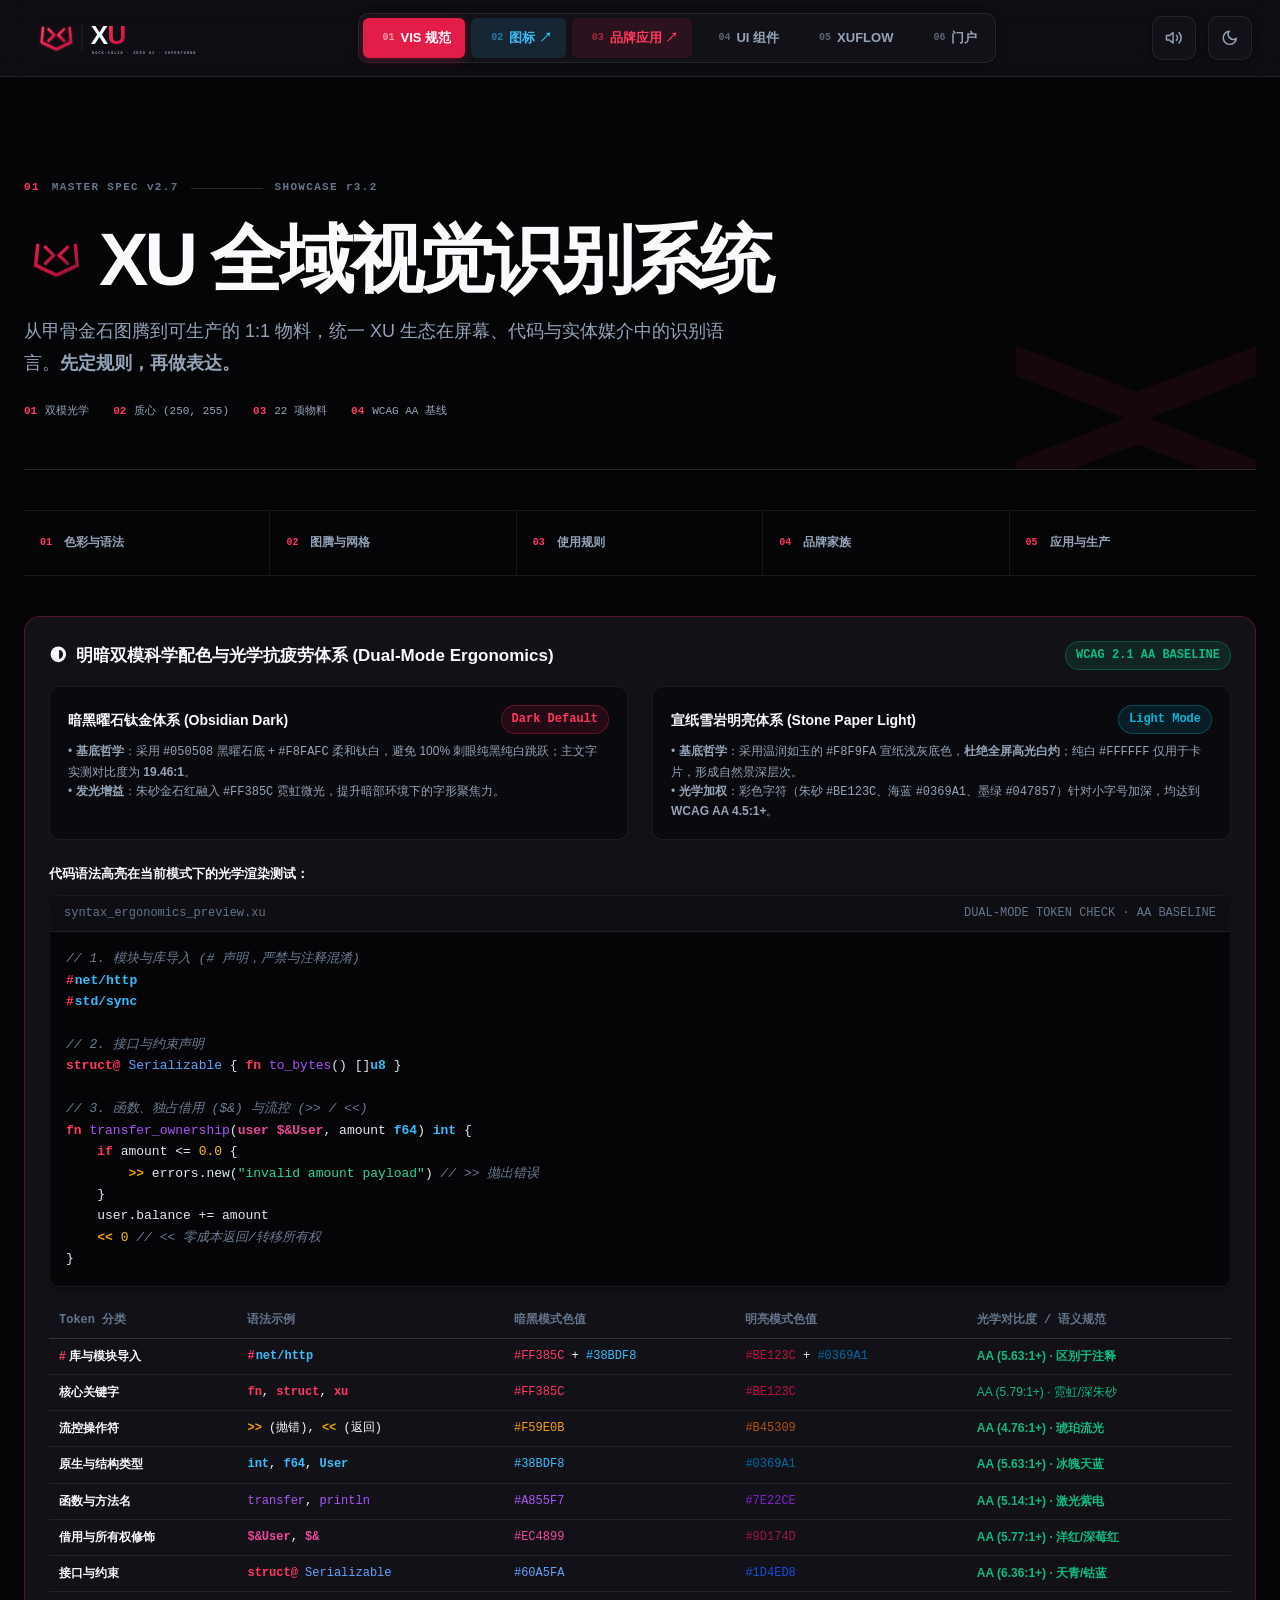
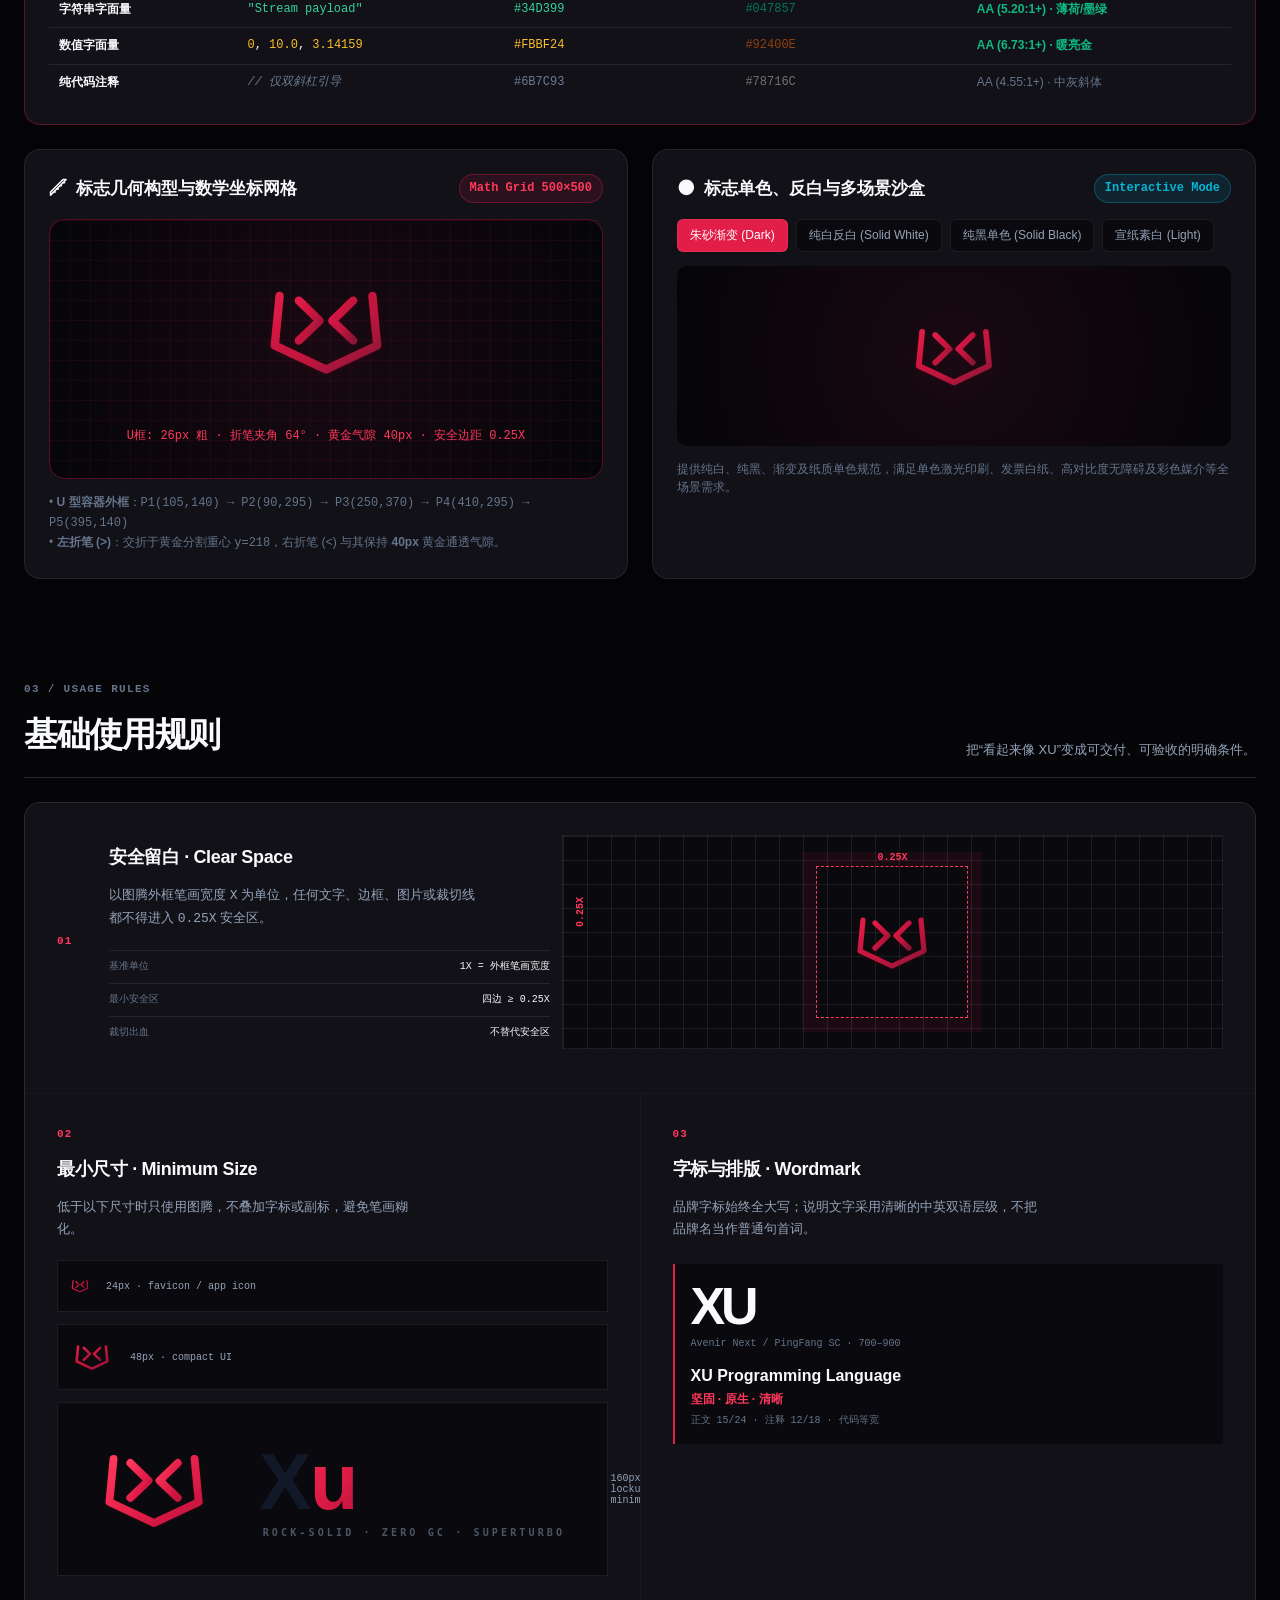
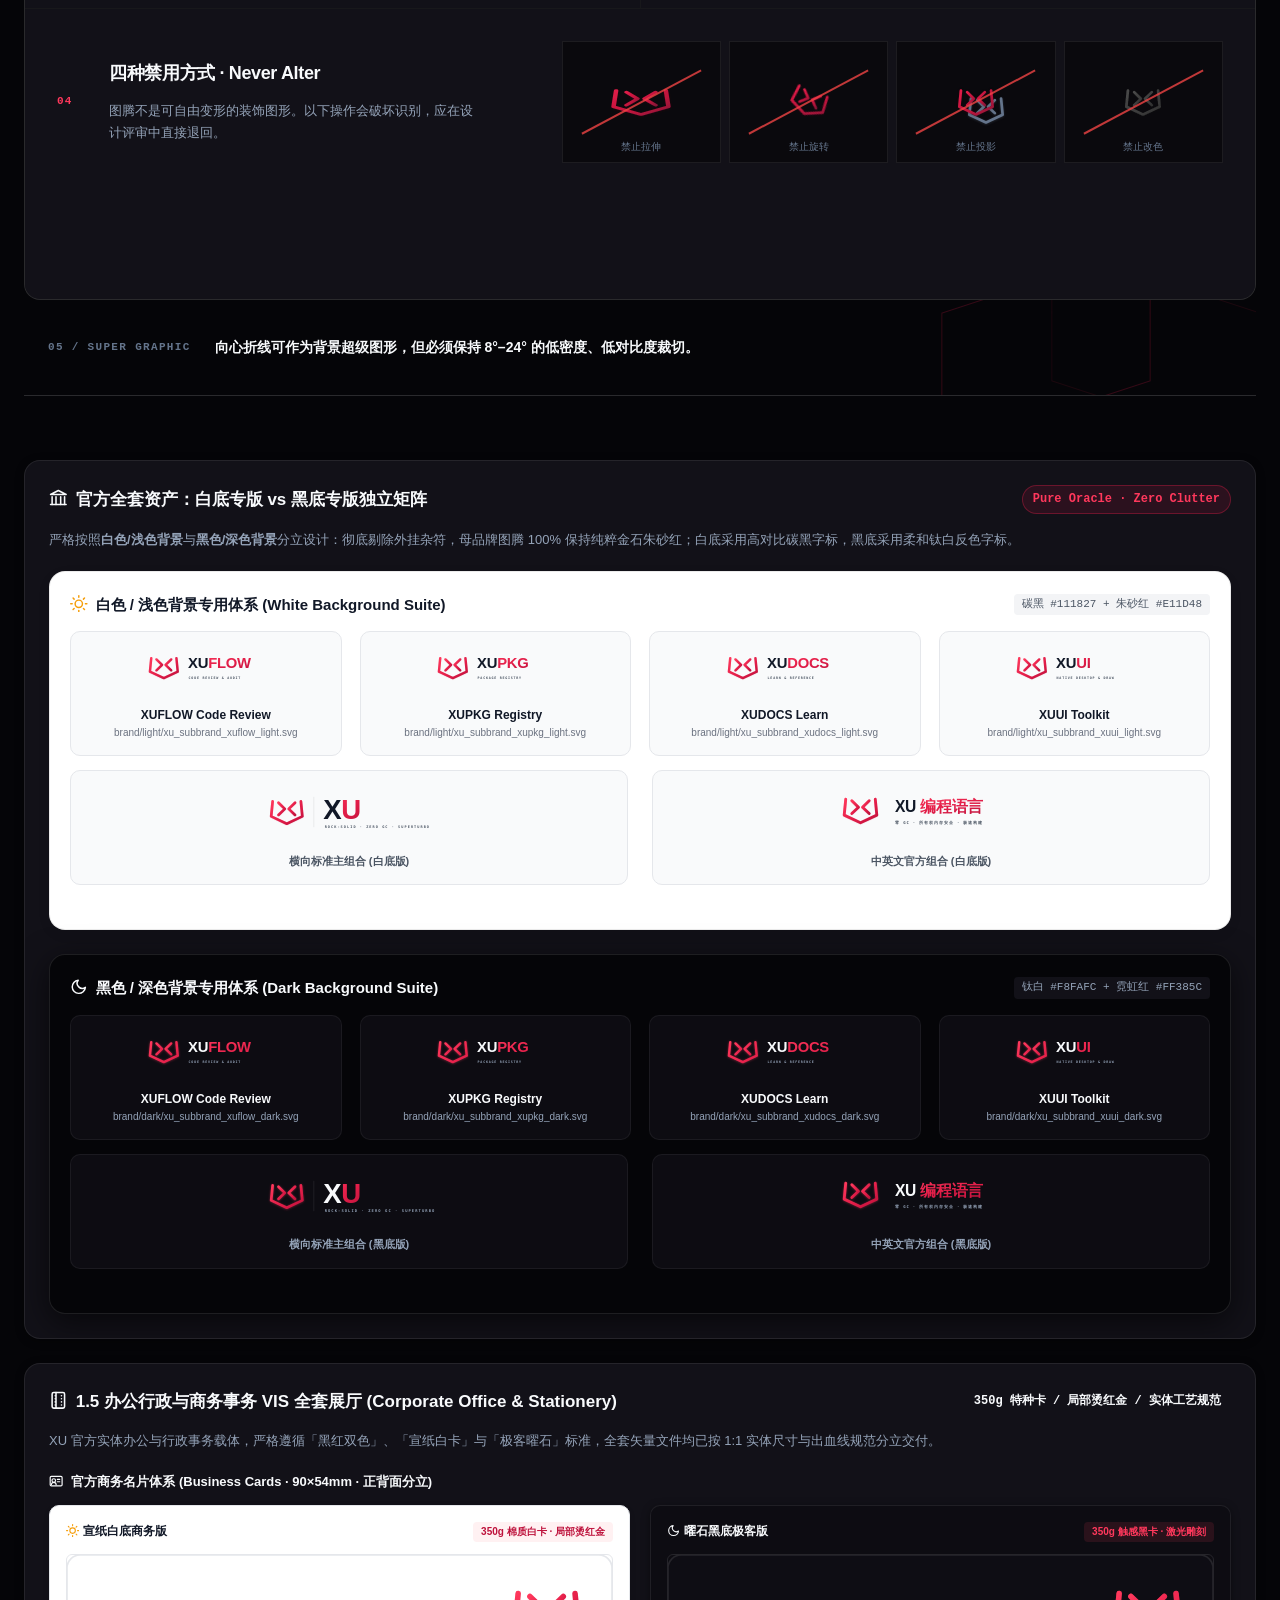
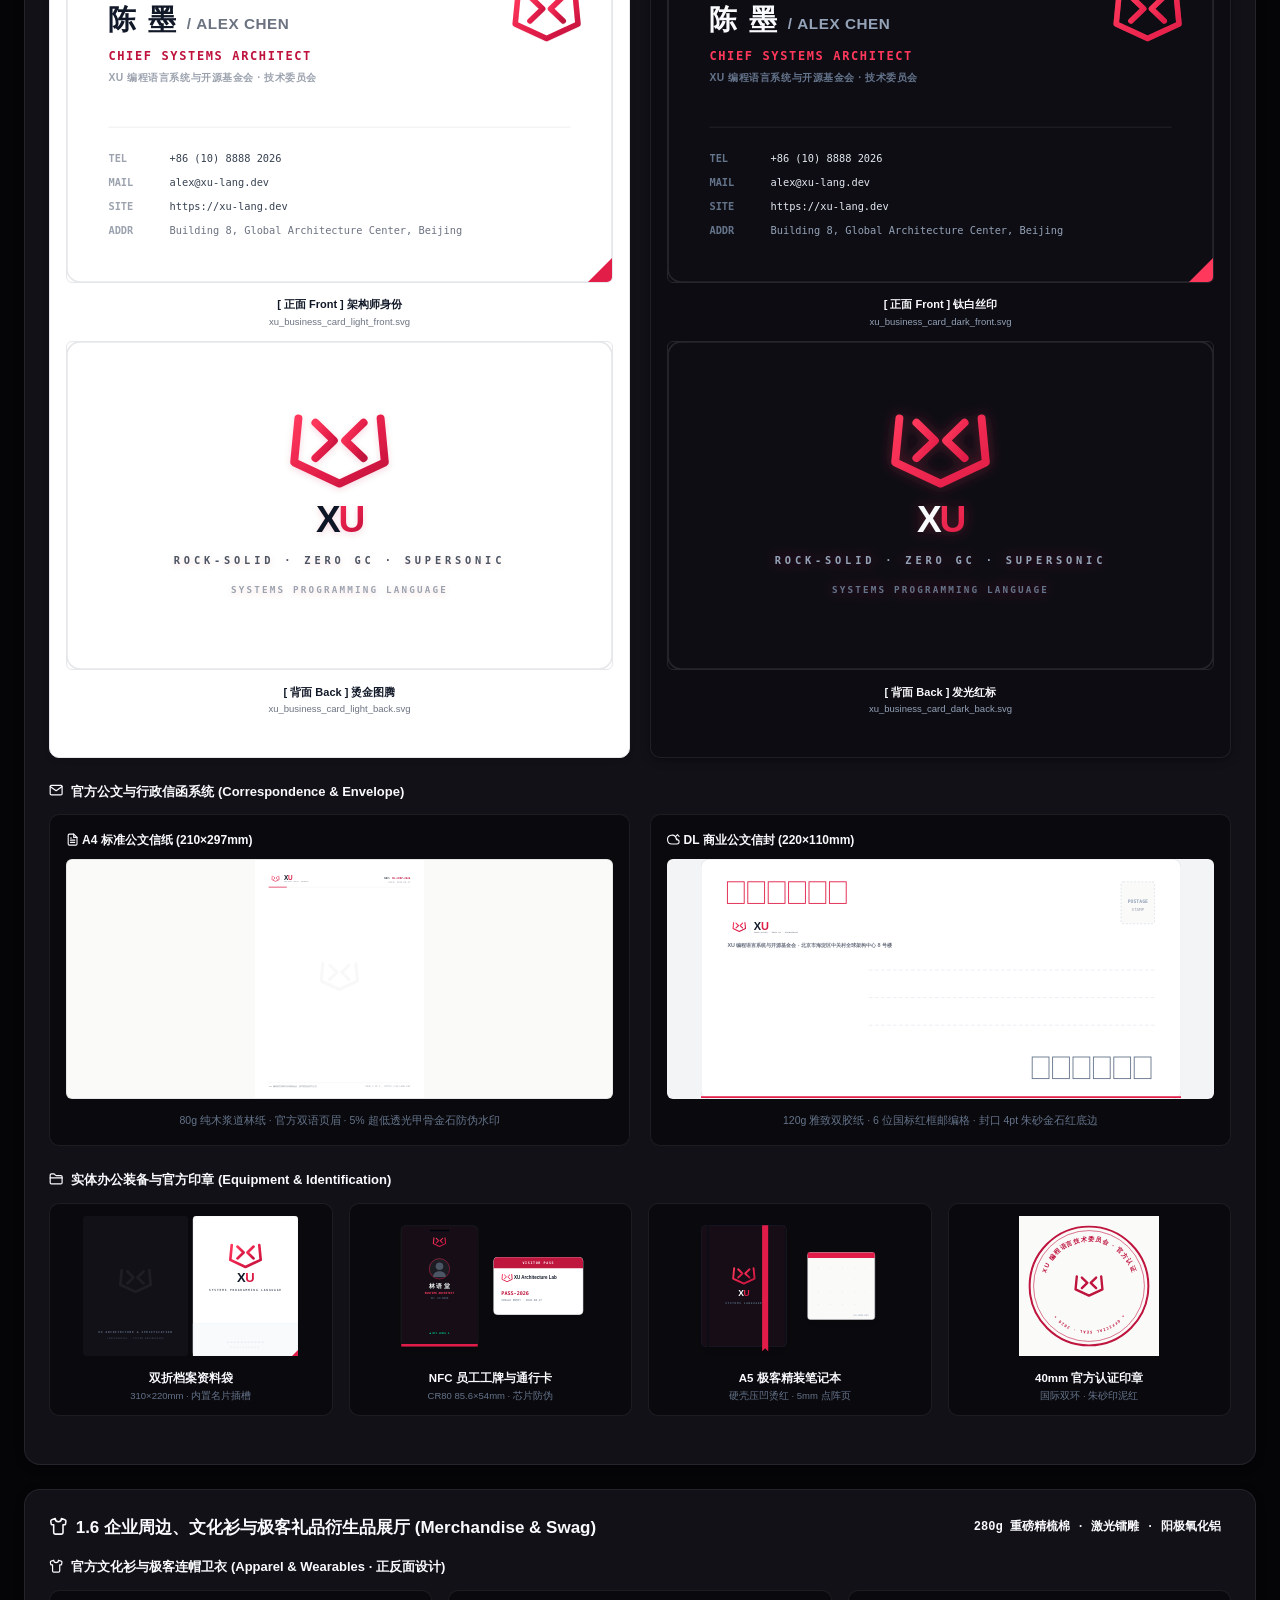
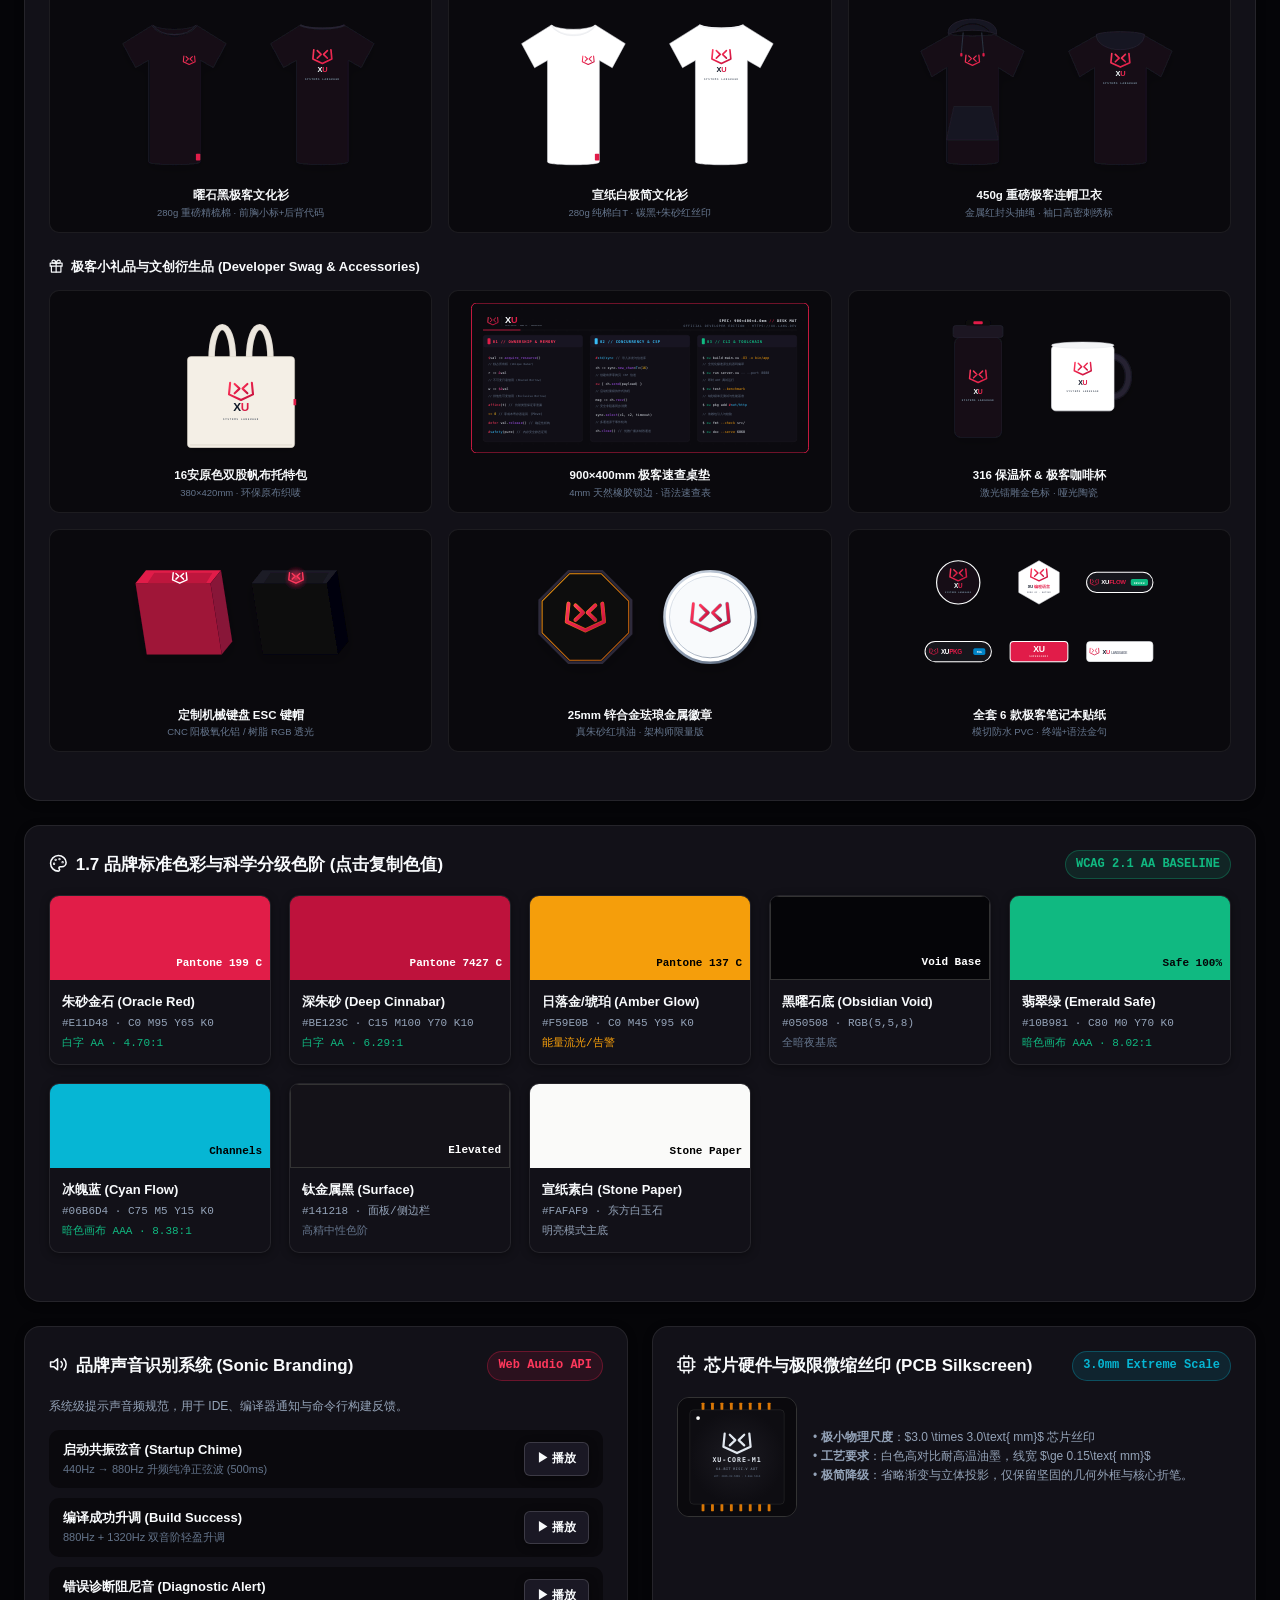
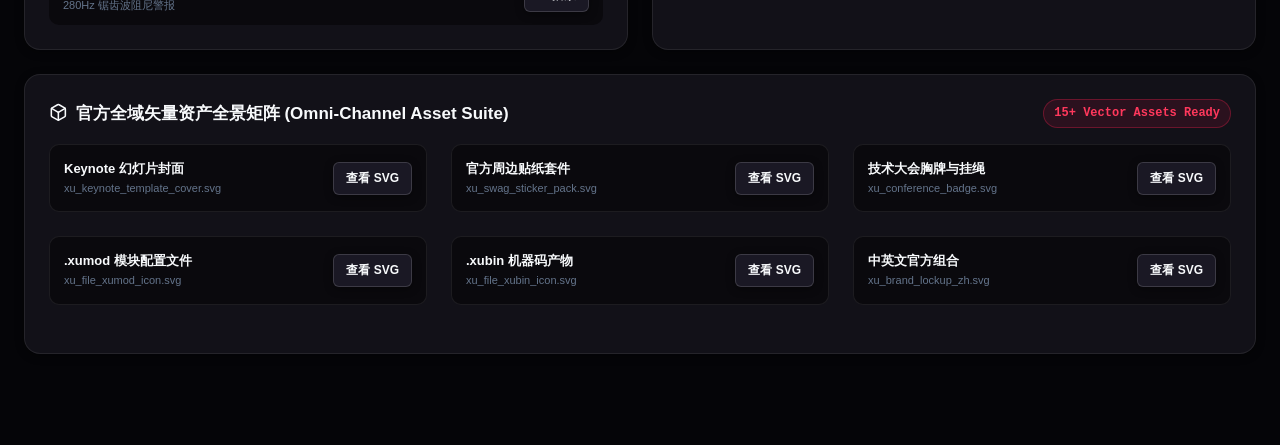
==== commit 49970e11: "syntax: migrate examples to Phase C $name / $& spellings Migrate all legacy mut bindings, &mut types" ====
--- a/examples/16_ui_webview/xu_design_system/index.html
+++ b/examples/16_ui_webview/xu_design_system/index.html
@@ -114,8 +114,8 @@
 <span class="syn-cmt">// 2. 接口与约束声明</span>
 <span class="syn-kw">struct@</span> <span class="syn-trait">Serializable</span> { <span class="syn-kw">fn</span> <span class="syn-fn">to_bytes</span>() []<span class="syn-type">u8</span> }
 
-<span class="syn-cmt">// 3. 函数、独占借用 (&amp;mut) 与流控 (&gt;&gt; / &lt;&lt;)</span>
-<span class="syn-kw">fn</span> <span class="syn-fn">transfer_ownership</span>(<span class="syn-borrow">user &amp;mut User</span>, amount <span class="syn-type">f64</span>) <span class="syn-type">int</span> {
+<span class="syn-cmt">// 3. 函数、独占借用 ($&amp;) 与流控 (&gt;&gt; / &lt;&lt;)</span>
+<span class="syn-kw">fn</span> <span class="syn-fn">transfer_ownership</span>(<span class="syn-borrow">user $&amp;User</span>, amount <span class="syn-type">f64</span>) <span class="syn-type">int</span> {
     <span class="syn-kw">if</span> amount &lt;= <span class="syn-num">0.0</span> {
         <span class="syn-flow">&gt;&gt;</span> errors.new(<span class="syn-str">"invalid amount payload"</span>) <span class="syn-cmt">// &gt;&gt; 抛出错误</span>
     }
@@ -174,7 +174,7 @@
                 </tr>
                 <tr style="border-bottom:1px solid var(--xu-border-subtle);">
                   <td style="padding:8px 10px; font-weight:700;">借用与所有权修饰</td>
-                  <td style="padding:8px 10px; font-family:var(--xu-font-mono);"><span class="syn-borrow">&amp;mut User</span>, <span class="syn-borrow">mut &amp;</span></td>
+                  <td style="padding:8px 10px; font-family:var(--xu-font-mono);"><span class="syn-borrow">$&amp;User</span>, <span class="syn-borrow">$&amp;</span></td>
                   <td style="padding:8px 10px; font-family:var(--xu-font-mono);"><code style="color:#EC4899;">#EC4899</code></td>
                   <td style="padding:8px 10px; font-family:var(--xu-font-mono);"><code style="color:#9D174D;">#9D174D</code></td>
                   <td style="padding:8px 10px; color:var(--xu-success); font-weight:700;">AA (5.77:1+) · 洋红/深莓红</td>
@@ -919,7 +919,7 @@
     <span class="syn-kw">pub</span> age  <span class="syn-type">int</span>
 }
 
-<span class="syn-kw">fn</span> (<span class="syn-borrow">u &amp;mut User</span>) <span class="syn-fn">have_birthday</span>() {
+<span class="syn-kw">fn</span> (<span class="syn-borrow">u $&amp;User</span>) <span class="syn-fn">have_birthday</span>() {
     u.age += <span class="syn-num">1</span>
 }
 
@@ -927,7 +927,7 @@
     <span class="syn-kw">if</span> path == <span class="syn-str">""</span> {
         <span class="syn-flow">&gt;&gt;</span> errors.new(<span class="syn-str">"path cannot be empty"</span>) <span class="syn-cmt">// 抛出错误</span>
     }
-    <span class="syn-kw">mut</span> user := User{name: <span class="syn-str">"Alice"</span>, age: <span class="syn-num">20</span>}
+    <span class="syn-kw">$</span>user := User{name: <span class="syn-str">"Alice"</span>, age: <span class="syn-num">20</span>}
     user.have_birthday()
     <span class="syn-flow">&lt;&lt;</span> user <span class="syn-cmt">// 零成本返回所有权</span>
 }</div>
@@ -1005,7 +1005,7 @@
               </p>
               <div class="flow-node-code">
 <span class="syn-kw">fn</span> <span class="syn-fn">handle_stream</span>(req <span class="syn-borrow">&amp;http.Request</span>) <span class="syn-type">http.Response</span> {
-    <span class="syn-kw">mut</span> buffer := <span class="syn-str">"Stream payload initialized"</span> <span class="inline-borrow-tag">Owner: buffer</span></div>
+    <span class="syn-kw">$</span>buffer := <span class="syn-str">"Stream payload initialized"</span> <span class="inline-borrow-tag">Owner: buffer</span></div>
             </div>
 
             <!-- 向下流程箭头 (分支流) -->
@@ -1023,11 +1023,11 @@
                 <span class="badge badge-warning">EXCLUSIVE BORROW · 0 RACE</span>
               </div>
               <p style="font-size:11.5px; color:var(--xu-text-secondary); margin-bottom:4px;">
-                通过 <code>xu</code> 关键字分发后台轻量级协程，传入排他性可变借用 <code>mut &amp;buffer</code>，生命周期限定在协程执行期内，期间主协程对 buffer 的写操作受限，彻底消除数据竞争。
+                通过 <code>xu</code> 关键字分发后台轻量级协程，传入排他性可变借用 <code>$&amp;buffer</code>，生命周期限定在协程执行期内，期间主协程对 buffer 的写操作受限，彻底消除数据竞争。
               </p>
               <div class="flow-node-code">
     <span class="syn-cmt">// 启动 XU 官方轻量级并发协程</span>
-    <span class="syn-kw">xu</span> worker_coroutine(<span class="syn-borrow">mut &amp;buffer</span>) <span class="inline-borrow-tag">Exclusive Borrow: 40ms</span></div>
+    <span class="syn-kw">xu</span> worker_coroutine(<span class="syn-borrow">$&amp;buffer</span>) <span class="inline-borrow-tag">Exclusive Borrow: 40ms</span></div>
             </div>
 
             <!-- 向下流程箭头 (合并汇聚) -->
@@ -1065,7 +1065,7 @@
               </div>
               <div style="font-size:11.5px; color:var(--xu-text-secondary); line-height:1.6;">
                 • 变量 <code>buffer</code>：节点 2 栈分配<br>
-                • 借用域：节点 3 (独占可变借用 <code>&amp;mut</code>)<br>
+                • 借用域：节点 3 (独占可变借用 <code>$&amp;</code>)<br>
                 • 移交目标：<code>http.ok</code> (节点 4 零拷贝转移)<br>
                 • 数据竞争隐患 (Data Race Hazards)：<b>0</b>
               </div>
@@ -1090,7 +1090,7 @@
                 <span style="font-size:10px; color:var(--xu-text-muted);">10分钟前</span>
               </div>
               <div style="color:var(--xu-text-secondary); font-size:11.5px;">
-                节点 3 的 <code>xu worker_coroutine(mut &amp;buffer)</code> 流程借用域已完成静态生命周期闭环，无泄漏风险，建议合并。
+                节点 3 的 <code>xu worker_coroutine($&amp;buffer)</code> 流程借用域已完成静态生命周期闭环，无泄漏风险，建议合并。
               </div>
             </div>
 
